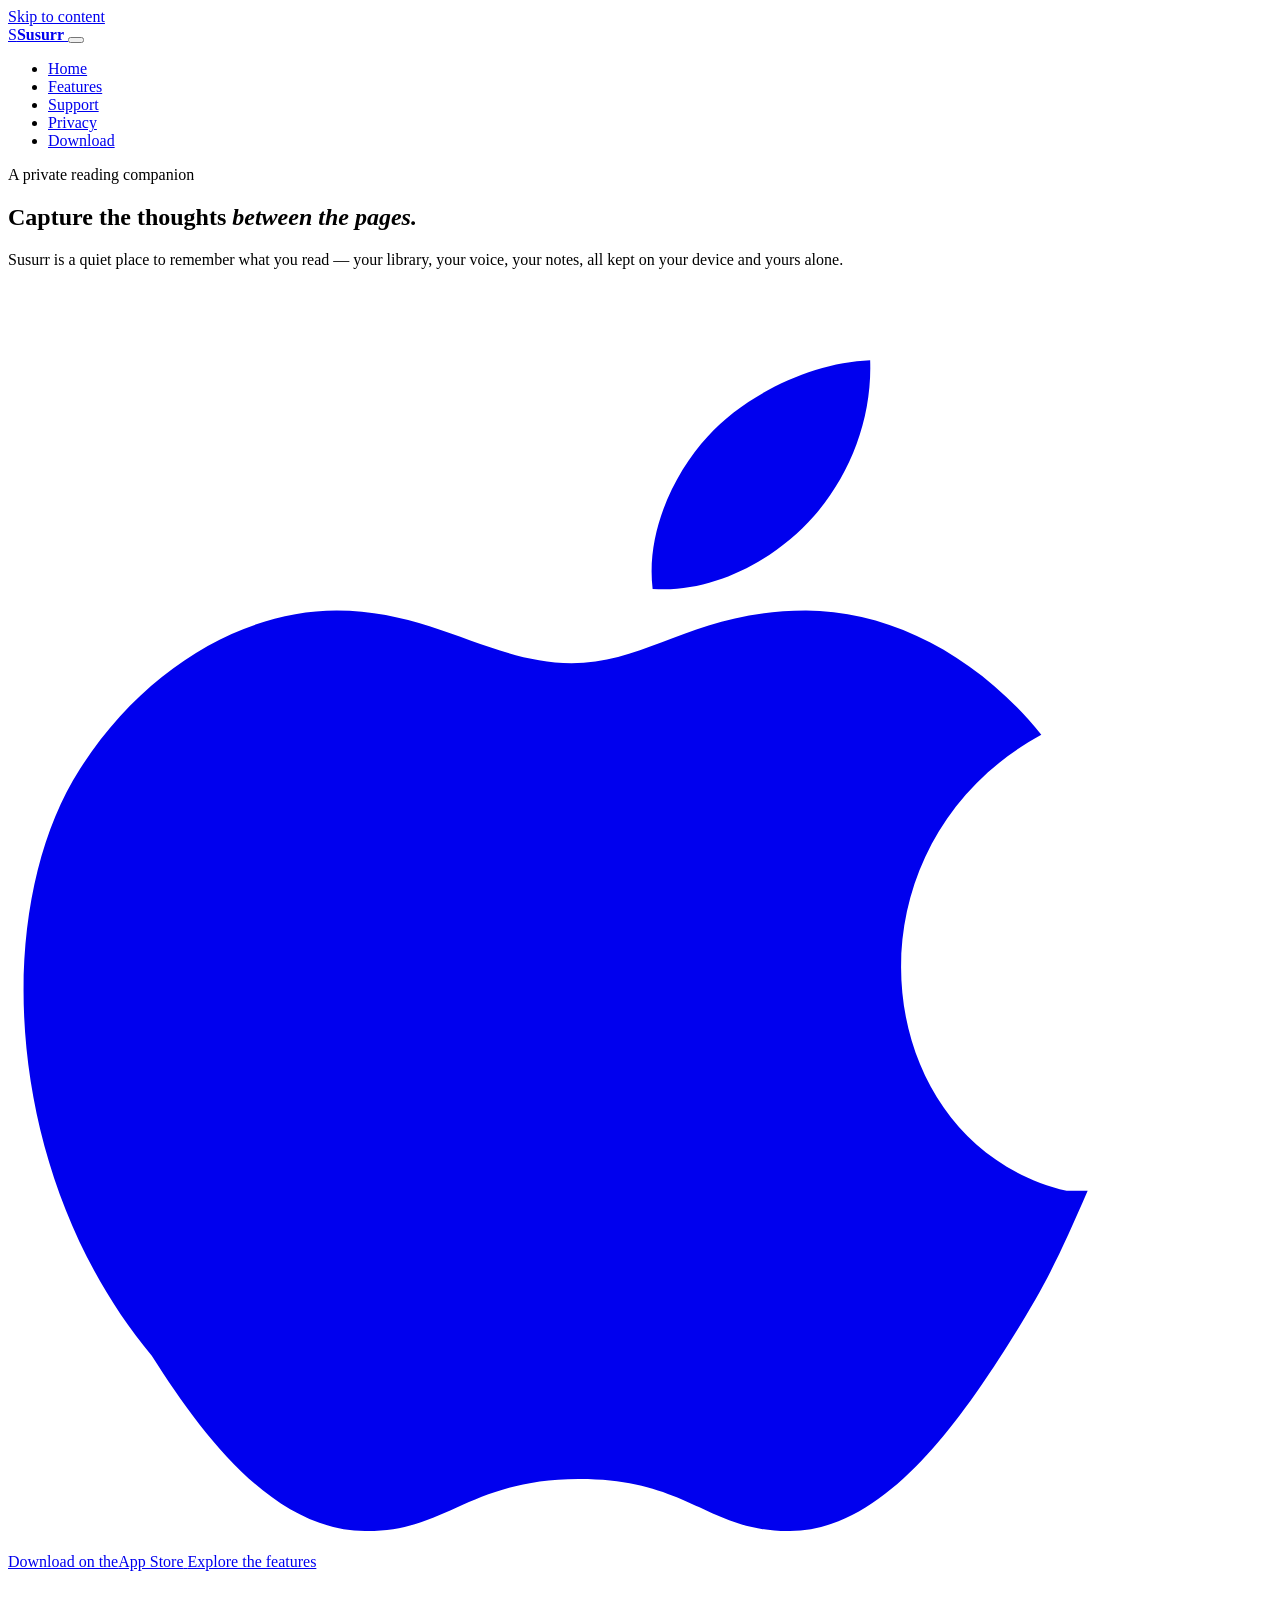
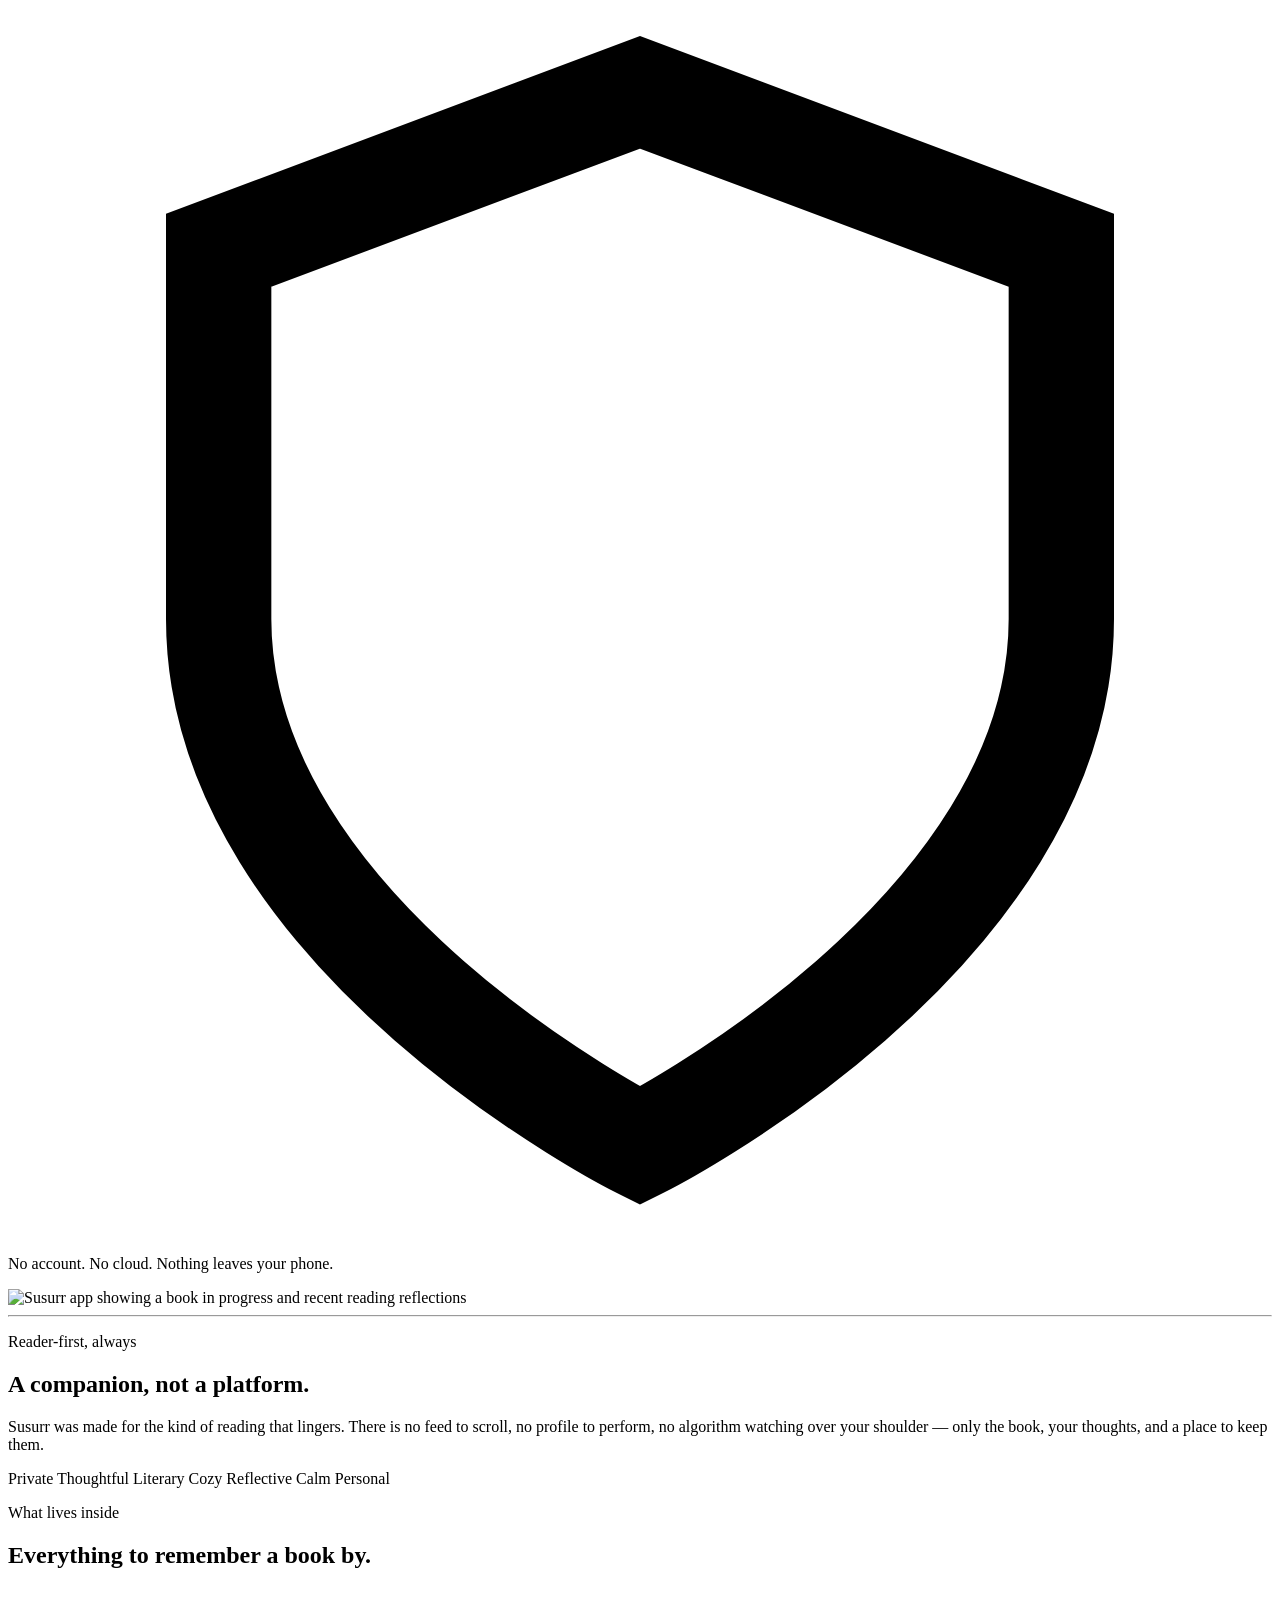
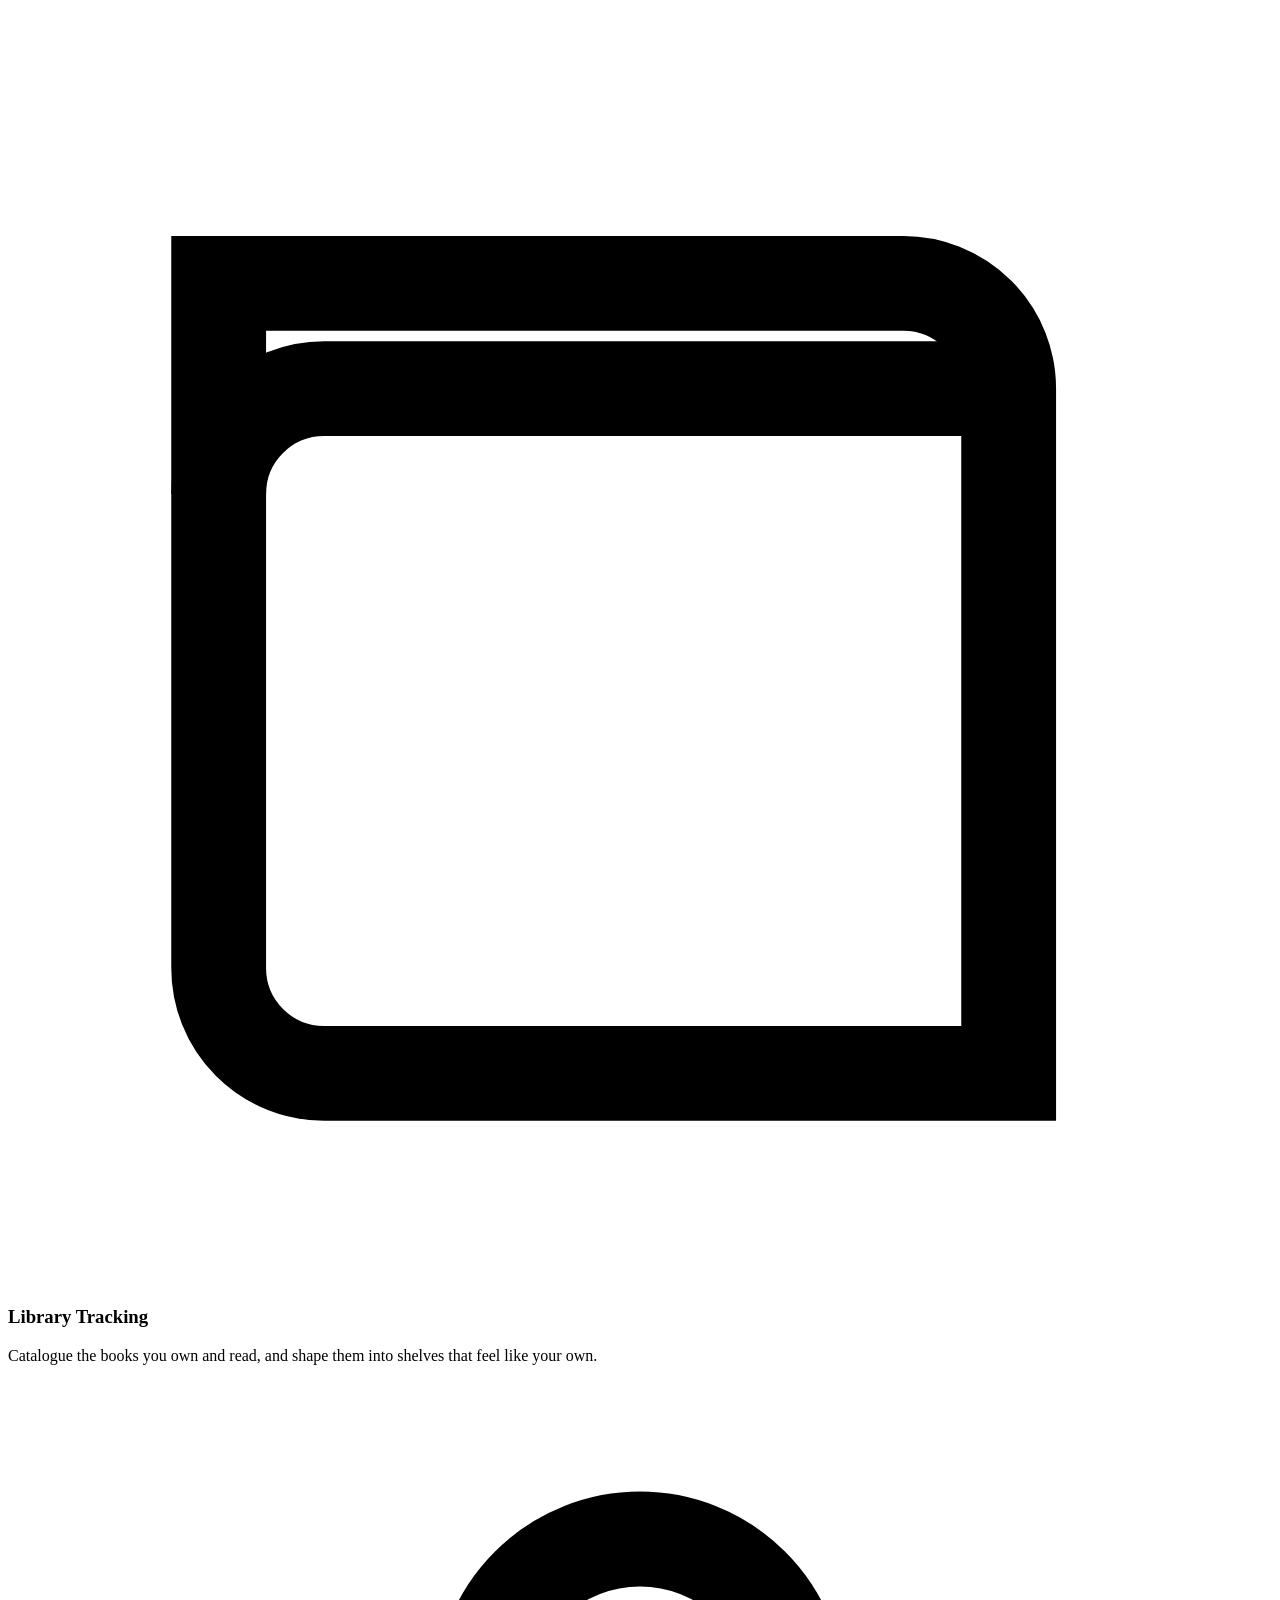
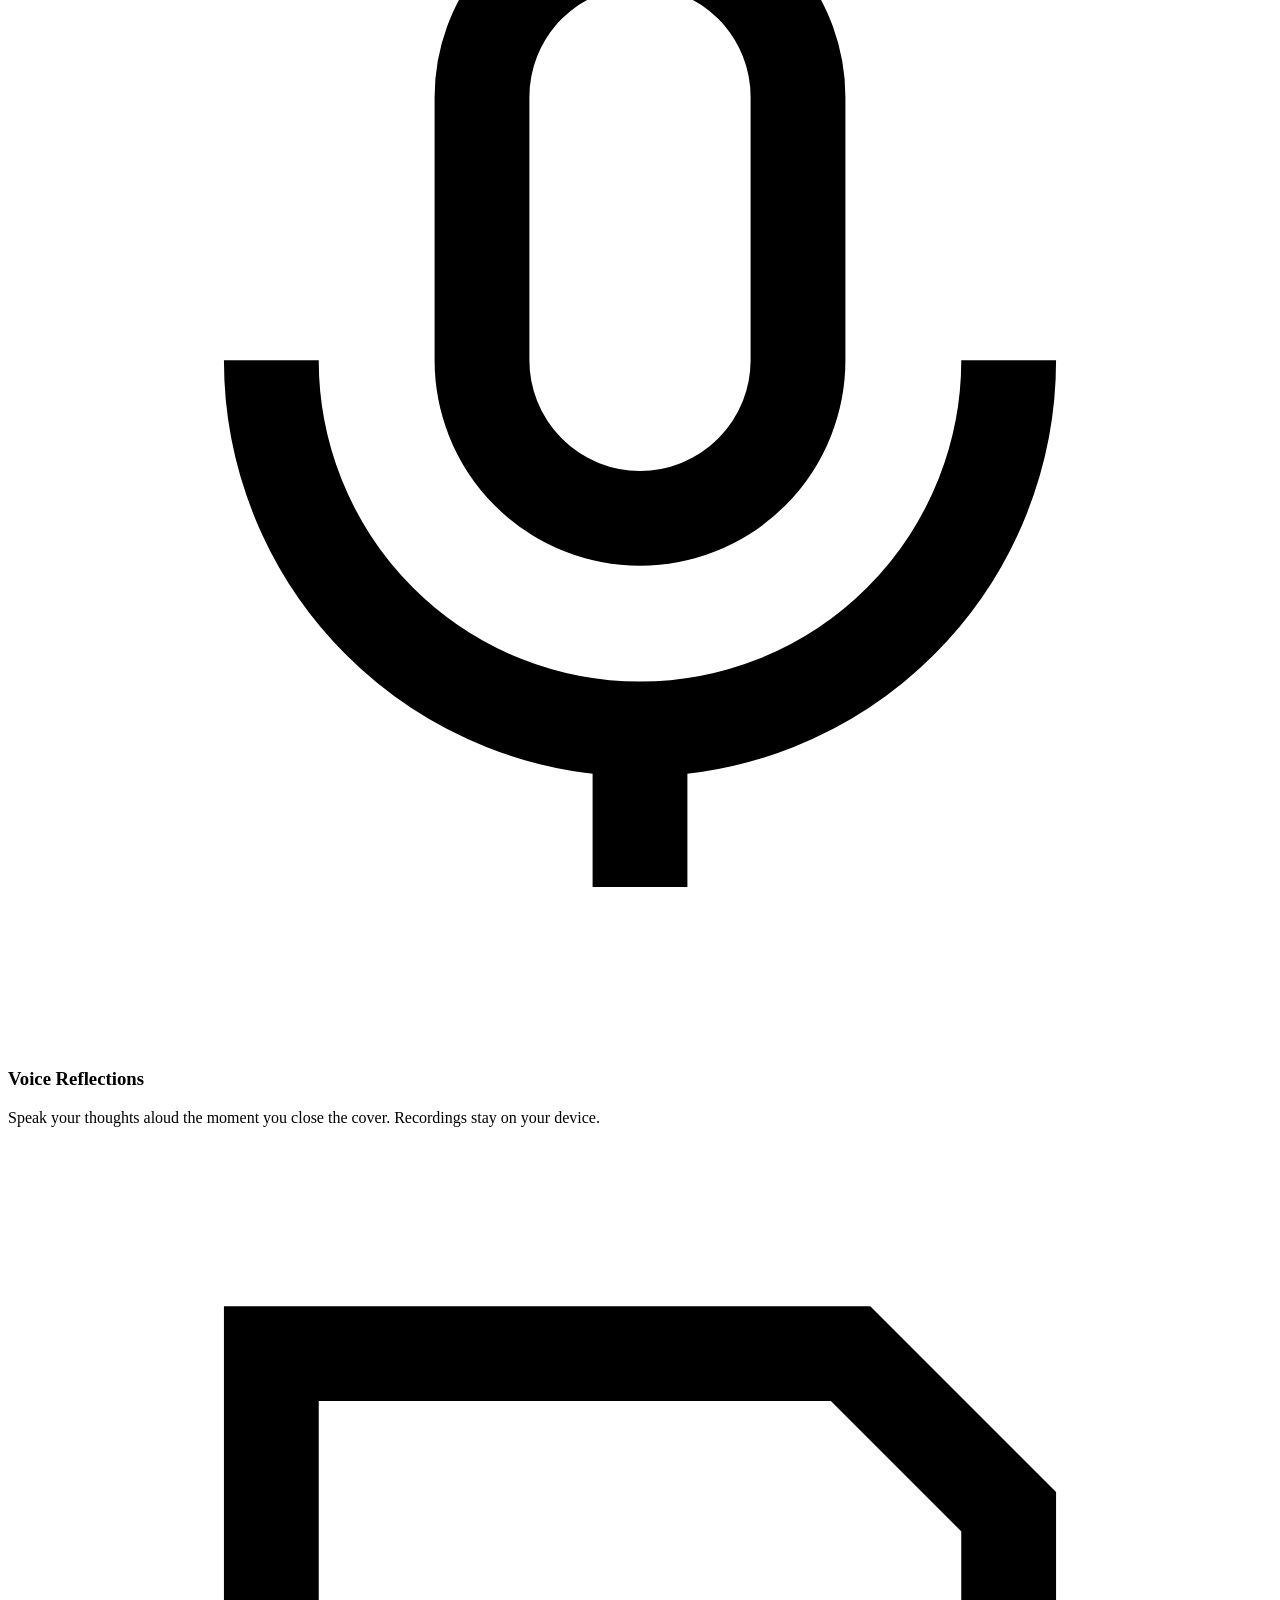
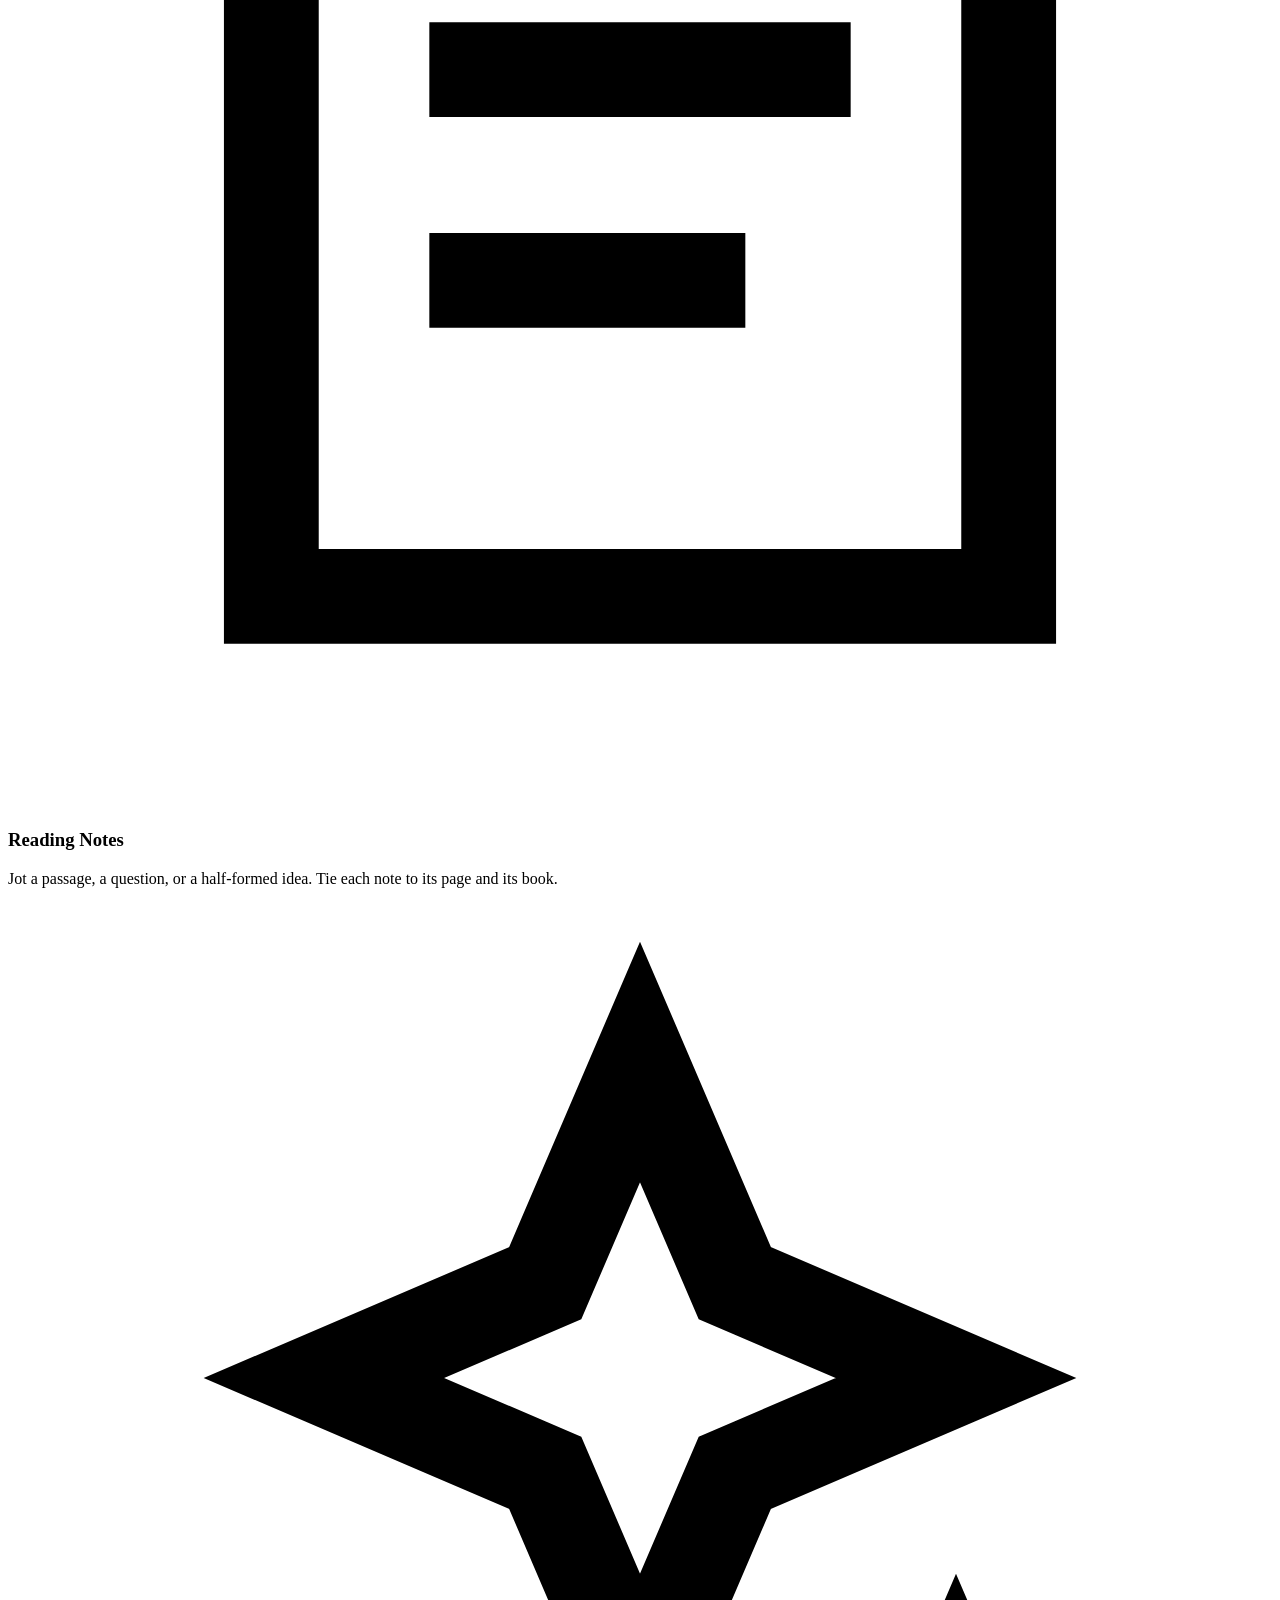
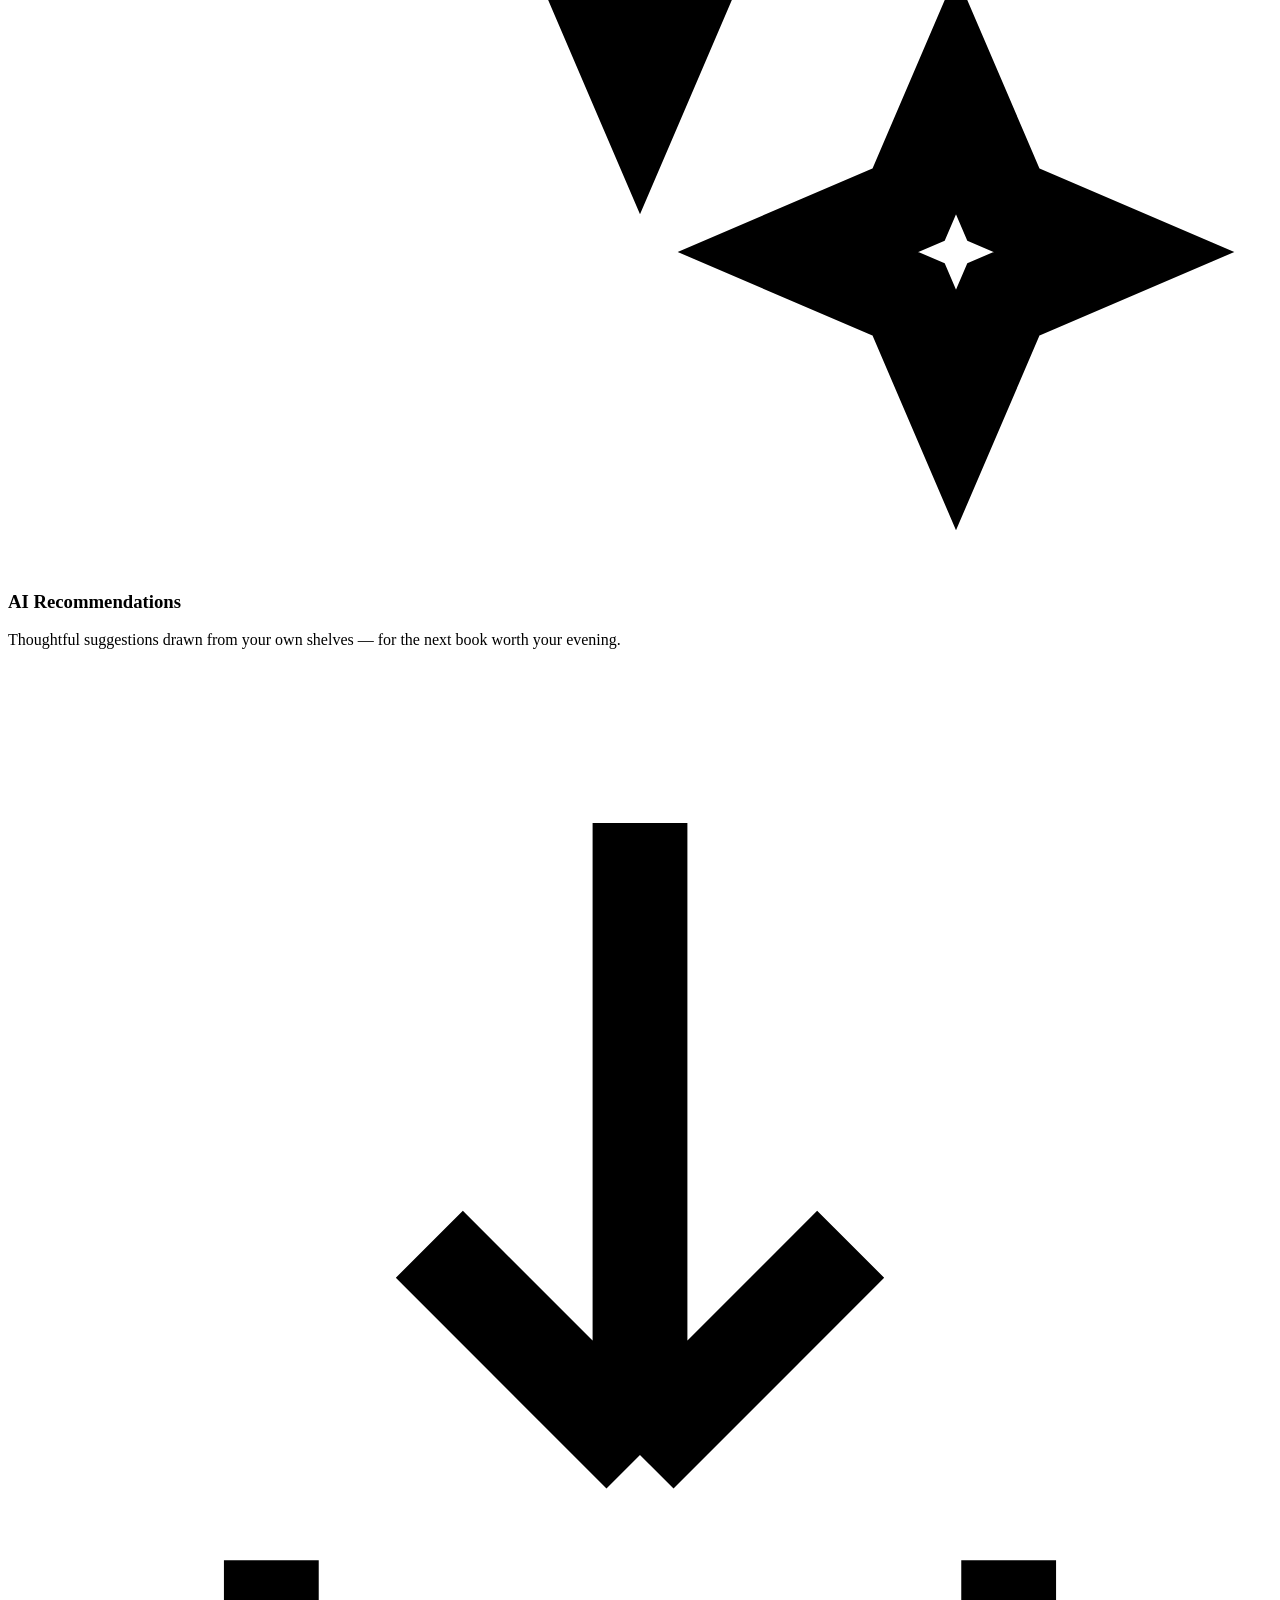
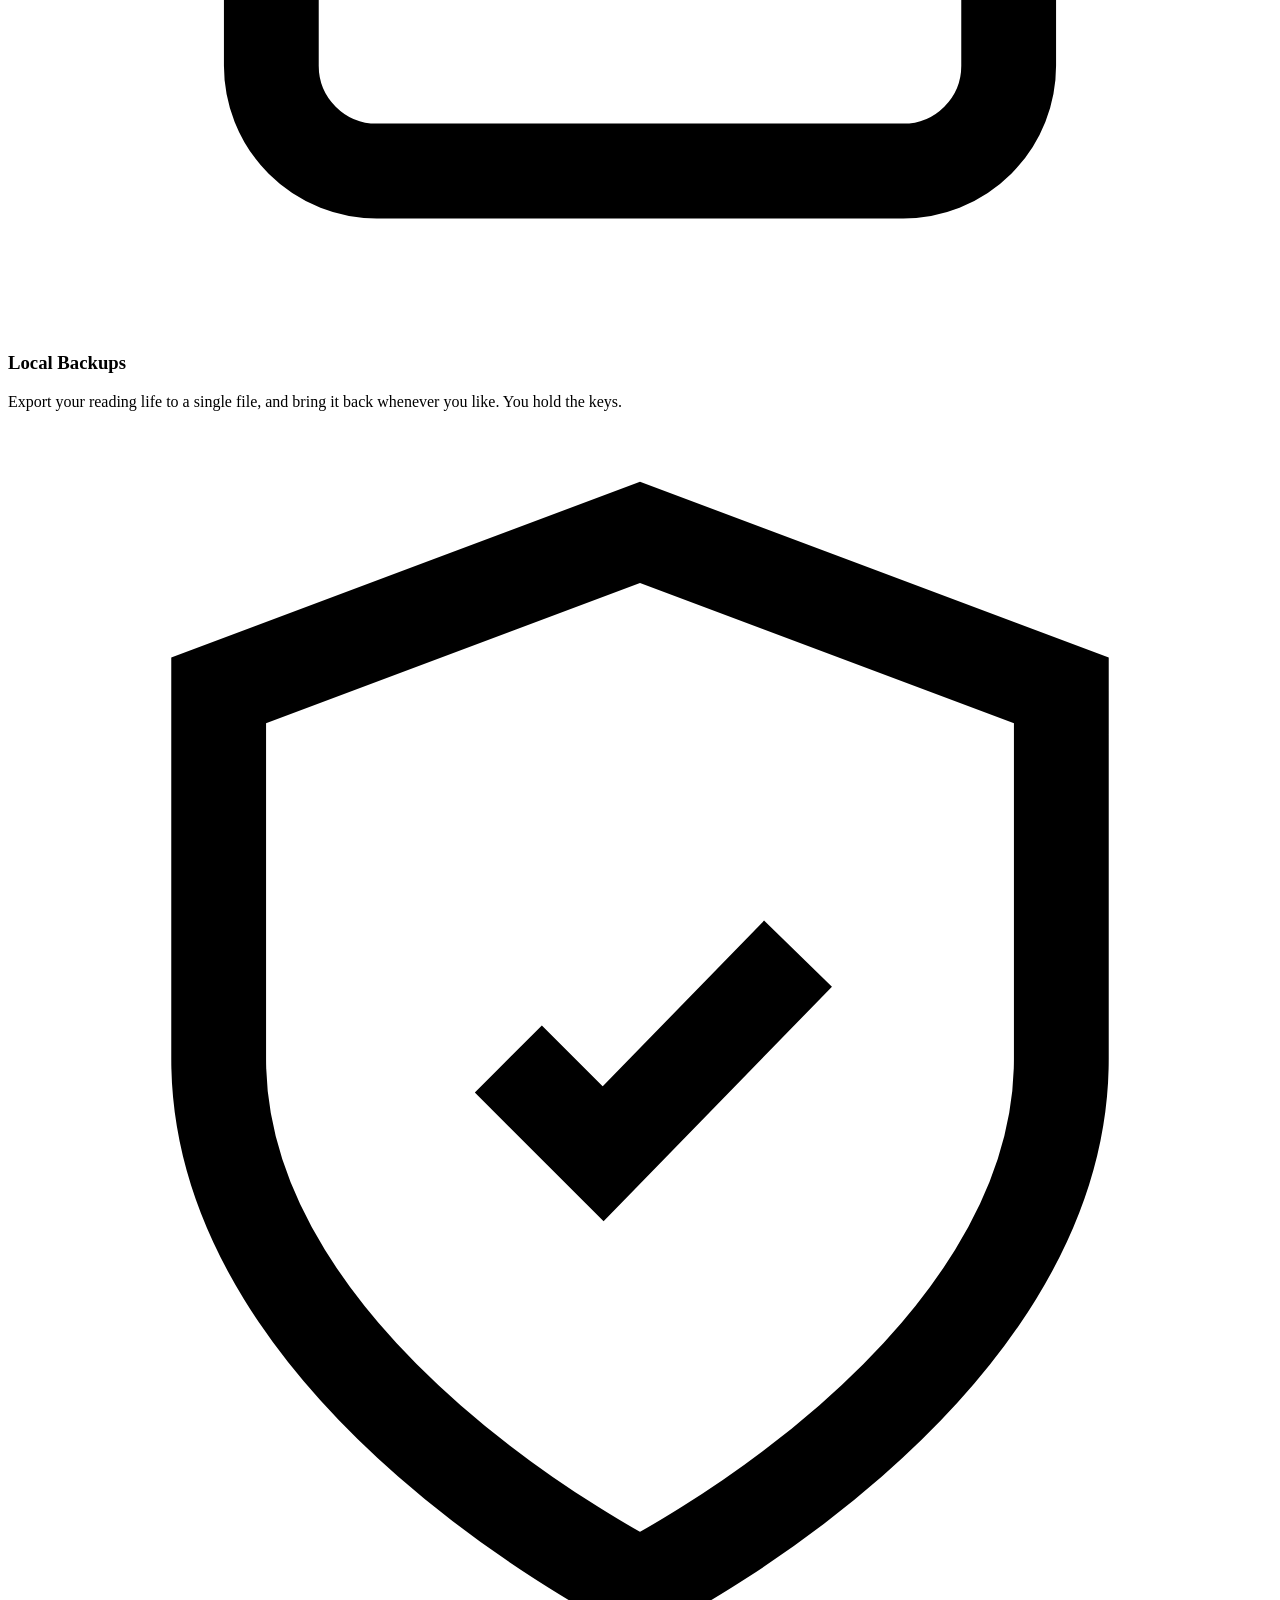
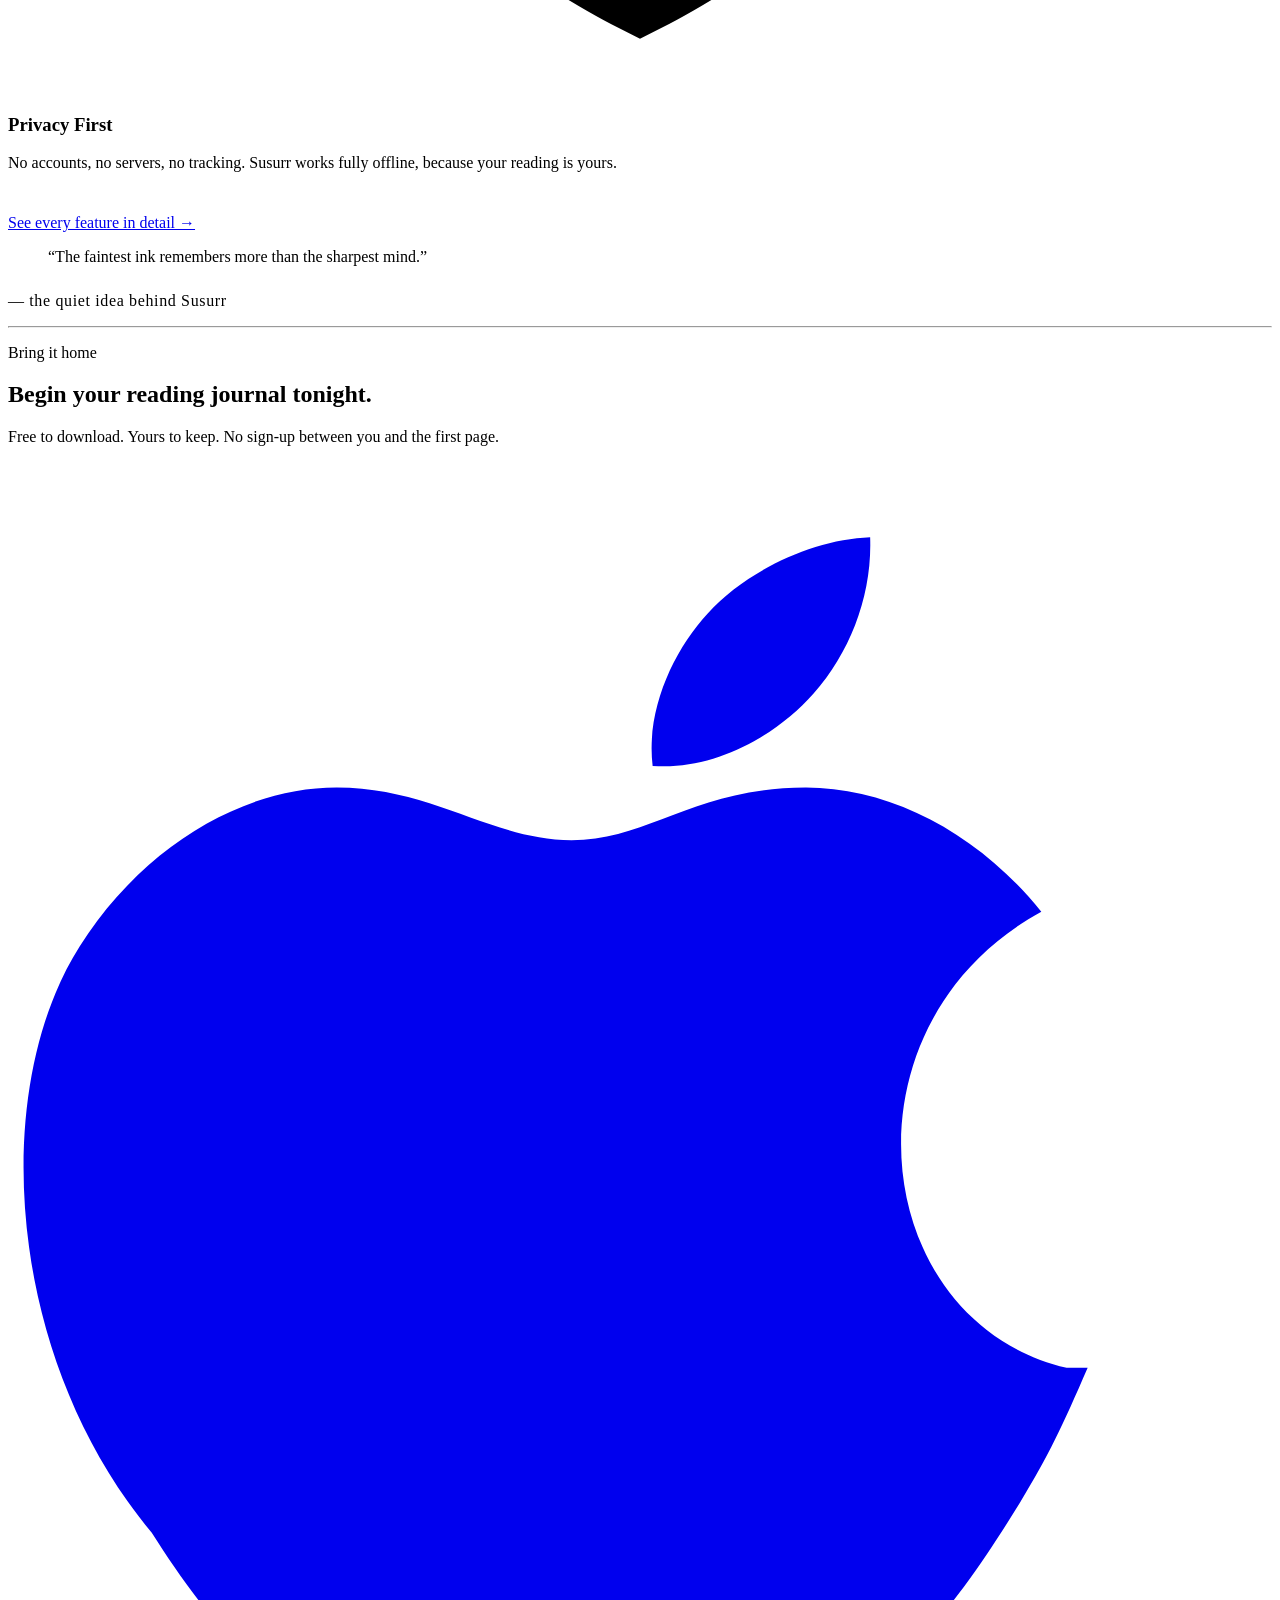
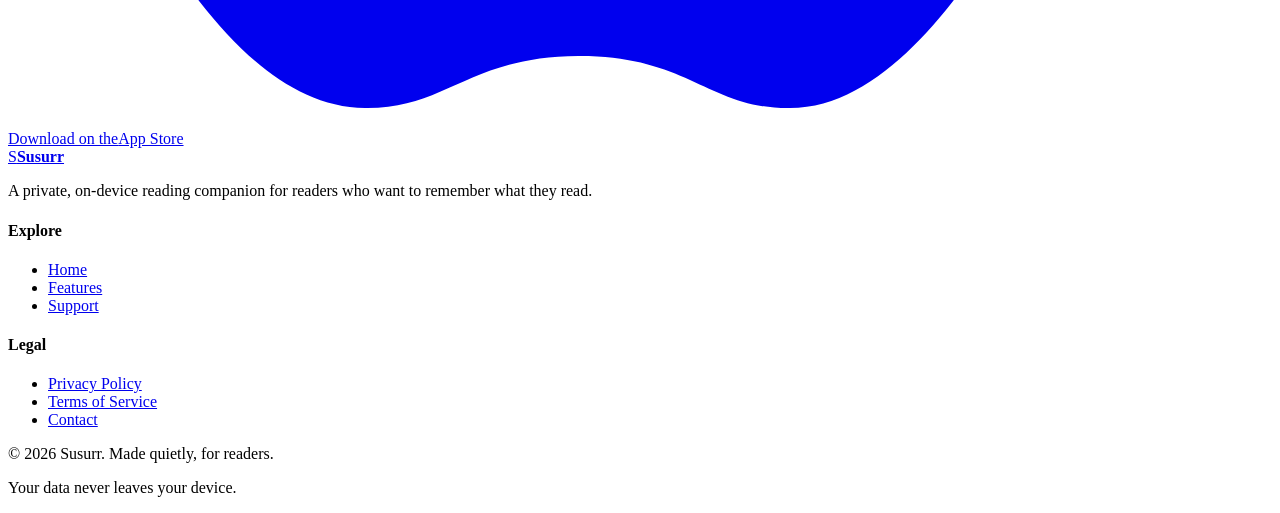
==== features.html @ 5f480835 "Create features.html" ====
<!DOCTYPE html>
<html lang="en">
<head>
  <meta charset="UTF-8" />
  <meta name="viewport" content="width=device-width, initial-scale=1" />
  <title>Susurr — A Private Reading Companion</title>
  <meta name="description" content="Susurr is a private, on-device reading companion. Track your library, record voice reflections, keep written notes, and remember what you read — no account, no cloud." />
  <link rel="canonical" href="https://susurr.app/" />
  <meta name="theme-color" content="#2F231A" />

  <!-- Open Graph -->
  <meta property="og:type" content="website" />
  <meta property="og:title" content="Susurr — A Private Reading Companion" />
  <meta property="og:description" content="Capture the thoughts between the pages. A quiet, private place to remember what you read." />
  <meta property="og:image" content="assets/og-image.svg" />
  <meta property="og:url" content="https://susurr.app/" />
  <meta name="twitter:card" content="summary_large_image" />

  <link rel="icon" href="assets/favicon.svg" type="image/svg+xml" />
  <link rel="preconnect" href="https://fonts.googleapis.com" />
  <link rel="preconnect" href="https://fonts.gstatic.com" crossorigin />
  <link href="https://fonts.googleapis.com/css2?family=Fraunces:ital,opsz,wght@0,9..144,300..600;1,9..144,300..600&family=Hanken+Grotesk:wght@400;500;600;700&display=swap" rel="stylesheet" />
  <link rel="stylesheet" href="styles.css" />

  <script type="application/ld+json">
  {
    "@context": "https://schema.org",
    "@type": "SoftwareApplication",
    "name": "Susurr",
    "applicationCategory": "BookApplication",
    "operatingSystem": "iOS",
    "description": "A private, on-device reading companion for tracking books, recording voice reflections, and keeping reading notes.",
    "offers": { "@type": "Offer", "price": "0", "priceCurrency": "USD" }
  }
  </script>
</head>
<body>
  <a class="skip-link" href="#main">Skip to content</a>

  <!-- ===== HEADER / NAV ===== -->
  <header class="site-header">
    <div class="container">
      <nav class="nav" aria-label="Primary">
        <a class="brand" href="index.html" aria-label="Susurr home">
          <span class="mark" aria-hidden="true">S</span><b>Susurr</b>
        </a>
        <button class="nav-toggle" aria-label="Toggle menu" aria-expanded="false" aria-controls="nav-menu">
          <span></span><span></span><span></span>
        </button>
        <ul class="nav-links" id="nav-menu">
          <li><a href="index.html" class="active" aria-current="page">Home</a></li>
          <li><a href="features.html">Features</a></li>
          <li><a href="support.html">Support</a></li>
          <li><a href="privacy.html">Privacy</a></li>
          <li class="nav-cta"><a class="btn btn--primary" href="#download">Download</a></li>
        </ul>
      </nav>
    </div>
  </header>

  <main id="main">
    <!-- ===== HERO ===== -->
    <section class="hero section">
      <div class="container hero-grid">
        <div class="hero-copy">
          <p class="eyebrow rise rise-1">A private reading companion</p>
          <h1 class="display rise rise-2">Capture the thoughts <em>between the pages.</em></h1>
          <p class="lead rise rise-3">Susurr is a quiet place to remember what you read — your library, your voice, your notes, all kept on your device and yours alone.</p>
          <div class="cta-row rise rise-4">
            <a class="appstore" href="#download" aria-label="Download Susurr on the App Store">
              <svg viewBox="0 0 24 24" fill="currentColor" aria-hidden="true"><path d="M16.37 1.43c.04 1.1-.38 2.18-1.07 2.96-.73.83-1.92 1.47-3.06 1.38-.13-1.07.4-2.2 1.05-2.9.74-.81 2-1.4 3.08-1.44zM20.5 17.2c-.55 1.27-.82 1.83-1.53 2.95-.99 1.56-2.39 3.5-4.12 3.51-1.54.02-1.93-1-4.02-.99-2.08.01-2.51 1.01-4.05.99-1.73-.02-3.06-1.77-4.05-3.33C-.06 16.99-.36 11.9 1.36 9.2c1.2-1.9 3.1-3.02 4.88-3.02 1.82 0 2.96 1 4.46 1 1.46 0 2.35-1 4.45-1 1.59 0 3.27.86 4.47 2.36-3.93 2.15-3.29 7.77.48 8.66z"/></svg>
              <span class="as-text"><span class="as-small">Download on the</span><span class="as-big">App Store</span></span>
            </a>
            <a class="btn btn--ghost" href="features.html">Explore the features</a>
          </div>
          <p class="hero-note rise rise-5">
            <svg viewBox="0 0 24 24" fill="none" stroke="currentColor" stroke-width="2" aria-hidden="true"><path d="M12 22s8-4 8-10V5l-8-3-8 3v7c0 6 8 10 8 10z"/></svg>
            No account. No cloud. Nothing leaves your phone.
          </p>
        </div>
        <div class="hero-visual rise rise-3">
          <!-- Replace with a real screenshot/device mockup later -->
          <img src="assets/hero-shot.svg" width="400" height="820"
               alt="Susurr app showing a book in progress and recent reading reflections" />
        </div>
      </div>
    </section>

    <hr class="rule" />

    <!-- ===== PHILOSOPHY ===== -->
    <section class="philosophy section">
      <div class="container center">
        <p class="eyebrow">Reader-first, always</p>
        <h2>A companion, not a platform.</h2>
        <p class="lead measure">Susurr was made for the kind of reading that lingers. There is no feed to scroll, no profile to perform, no algorithm watching over your shoulder — only the book, your thoughts, and a place to keep them.</p>
        <div class="pill-row">
          <span class="pill">Private</span>
          <span class="pill">Thoughtful</span>
          <span class="pill">Literary</span>
          <span class="pill">Cozy</span>
          <span class="pill">Reflective</span>
          <span class="pill">Calm</span>
          <span class="pill">Personal</span>
        </div>
      </div>
    </section>

    <!-- ===== FEATURE PREVIEW ===== -->
    <section class="section">
      <div class="container">
        <div class="center" style="margin-bottom: clamp(2rem,4vw,3.2rem)">
          <p class="eyebrow">What lives inside</p>
          <h2>Everything to remember a book by.</h2>
        </div>
        <div class="feature-grid">
          <article class="f-card">
            <div class="f-icon" aria-hidden="true"><svg viewBox="0 0 24 24" fill="none" stroke="currentColor" stroke-width="1.8"><path d="M4 5h13a2 2 0 0 1 2 2v13H6a2 2 0 0 1-2-2V5z"/><path d="M19 7H6a2 2 0 0 0-2 2"/></svg></div>
            <h3>Library Tracking</h3>
            <p>Catalogue the books you own and read, and shape them into shelves that feel like your own.</p>
          </article>
          <article class="f-card">
            <div class="f-icon" aria-hidden="true"><svg viewBox="0 0 24 24" fill="none" stroke="currentColor" stroke-width="1.8"><rect x="9" y="3" width="6" height="11" rx="3"/><path d="M5 11a7 7 0 0 0 14 0"/><path d="M12 18v3"/></svg></div>
            <h3>Voice Reflections</h3>
            <p>Speak your thoughts aloud the moment you close the cover. Recordings stay on your device.</p>
          </article>
          <article class="f-card">
            <div class="f-icon" aria-hidden="true"><svg viewBox="0 0 24 24" fill="none" stroke="currentColor" stroke-width="1.8"><path d="M5 4h11l3 3v13H5z"/><path d="M8 10h8M8 14h6"/></svg></div>
            <h3>Reading Notes</h3>
            <p>Jot a passage, a question, or a half-formed idea. Tie each note to its page and its book.</p>
          </article>
          <article class="f-card">
            <div class="f-icon" aria-hidden="true"><svg viewBox="0 0 24 24" fill="none" stroke="currentColor" stroke-width="1.8"><path d="M12 3l1.8 4.2L18 9l-4.2 1.8L12 15l-1.8-4.2L6 9l4.2-1.8z"/><path d="M18 15l.9 2.1L21 18l-2.1.9L18 21l-.9-2.1L15 18l2.1-.9z"/></svg></div>
            <h3>AI Recommendations</h3>
            <p>Thoughtful suggestions drawn from your own shelves — for the next book worth your evening.</p>
          </article>
          <article class="f-card">
            <div class="f-icon" aria-hidden="true"><svg viewBox="0 0 24 24" fill="none" stroke="currentColor" stroke-width="1.8"><path d="M12 3v12m0 0l-4-4m4 4l4-4"/><path d="M5 17v2a2 2 0 0 0 2 2h10a2 2 0 0 0 2-2v-2"/></svg></div>
            <h3>Local Backups</h3>
            <p>Export your reading life to a single file, and bring it back whenever you like. You hold the keys.</p>
          </article>
          <article class="f-card">
            <div class="f-icon" aria-hidden="true"><svg viewBox="0 0 24 24" fill="none" stroke="currentColor" stroke-width="1.8"><path d="M12 22s8-4 8-10V5l-8-3-8 3v7c0 6 8 10 8 10z"/><path d="M9.5 12l1.8 1.8L15 10"/></svg></div>
            <h3>Privacy First</h3>
            <p>No accounts, no servers, no tracking. Susurr works fully offline, because your reading is yours.</p>
          </article>
        </div>
        <p class="center" style="margin-top:2.6rem">
          <a class="btn btn--ghost" href="features.html">See every feature in detail →</a>
        </p>
      </div>
    </section>

    <!-- ===== QUOTE BAND ===== -->
    <section class="quote-band section">
      <div class="container center">
        <blockquote class="pull-quote">
          <span class="dropcap">“</span>The faintest ink remembers more than the sharpest mind.<span class="dropcap">”</span>
        </blockquote>
        <p class="muted" style="margin-top:1.6rem; letter-spacing:0.04em">— the quiet idea behind Susurr</p>
      </div>
    </section>

    <hr class="rule" />

    <!-- ===== DOWNLOAD / CTA ===== -->
    <section class="cta-band section" id="download">
      <div class="container">
        <p class="eyebrow">Bring it home</p>
        <h2 class="display">Begin your reading journal tonight.</h2>
        <p class="lead measure">Free to download. Yours to keep. No sign-up between you and the first page.</p>
        <div class="cta-row">
          <a class="appstore" href="#" aria-label="Download Susurr on the App Store">
            <svg viewBox="0 0 24 24" fill="currentColor" aria-hidden="true"><path d="M16.37 1.43c.04 1.1-.38 2.18-1.07 2.96-.73.83-1.92 1.47-3.06 1.38-.13-1.07.4-2.2 1.05-2.9.74-.81 2-1.4 3.08-1.44zM20.5 17.2c-.55 1.27-.82 1.83-1.53 2.95-.99 1.56-2.39 3.5-4.12 3.51-1.54.02-1.93-1-4.02-.99-2.08.01-2.51 1.01-4.05.99-1.73-.02-3.06-1.77-4.05-3.33C-.06 16.99-.36 11.9 1.36 9.2c1.2-1.9 3.1-3.02 4.88-3.02 1.82 0 2.96 1 4.46 1 1.46 0 2.35-1 4.45-1 1.59 0 3.27.86 4.47 2.36-3.93 2.15-3.29 7.77.48 8.66z"/></svg>
            <span class="as-text"><span class="as-small">Download on the</span><span class="as-big">App Store</span></span>
          </a>
        </div>
      </div>
    </section>
  </main>

  <!-- ===== FOOTER ===== -->
  <footer class="site-footer">
    <div class="container">
      <div class="footer-grid">
        <div>
          <a class="brand" href="index.html"><span class="mark" aria-hidden="true">S</span><b>Susurr</b></a>
          <p class="footer-tag">A private, on-device reading companion for readers who want to remember what they read.</p>
        </div>
        <div class="footer-col">
          <h4>Explore</h4>
          <ul>
            <li><a href="index.html">Home</a></li>
            <li><a href="features.html">Features</a></li>
            <li><a href="support.html">Support</a></li>
          </ul>
        </div>
        <div class="footer-col">
          <h4>Legal</h4>
          <ul>
            <li><a href="privacy.html">Privacy Policy</a></li>
            <li><a href="terms.html">Terms of Service</a></li>
            <li><a href="support.html#contact">Contact</a></li>
          </ul>
        </div>
      </div>
      <div class="footer-bottom">
        <p>&copy; 2026 Susurr. Made quietly, for readers.</p>
        <p>Your data never leaves your device.</p>
      </div>
    </div>
  </footer>

  <script>
    (function () {
      var nav = document.querySelector('.nav');
      var btn = document.querySelector('.nav-toggle');
      if (!nav || !btn) return;
      btn.addEventListener('click', function () {
        var open = nav.getAttribute('data-open') === 'true';
        nav.setAttribute('data-open', String(!open));
        btn.setAttribute('aria-expanded', String(!open));
      });
    })();
  </script>
</body>
</html>
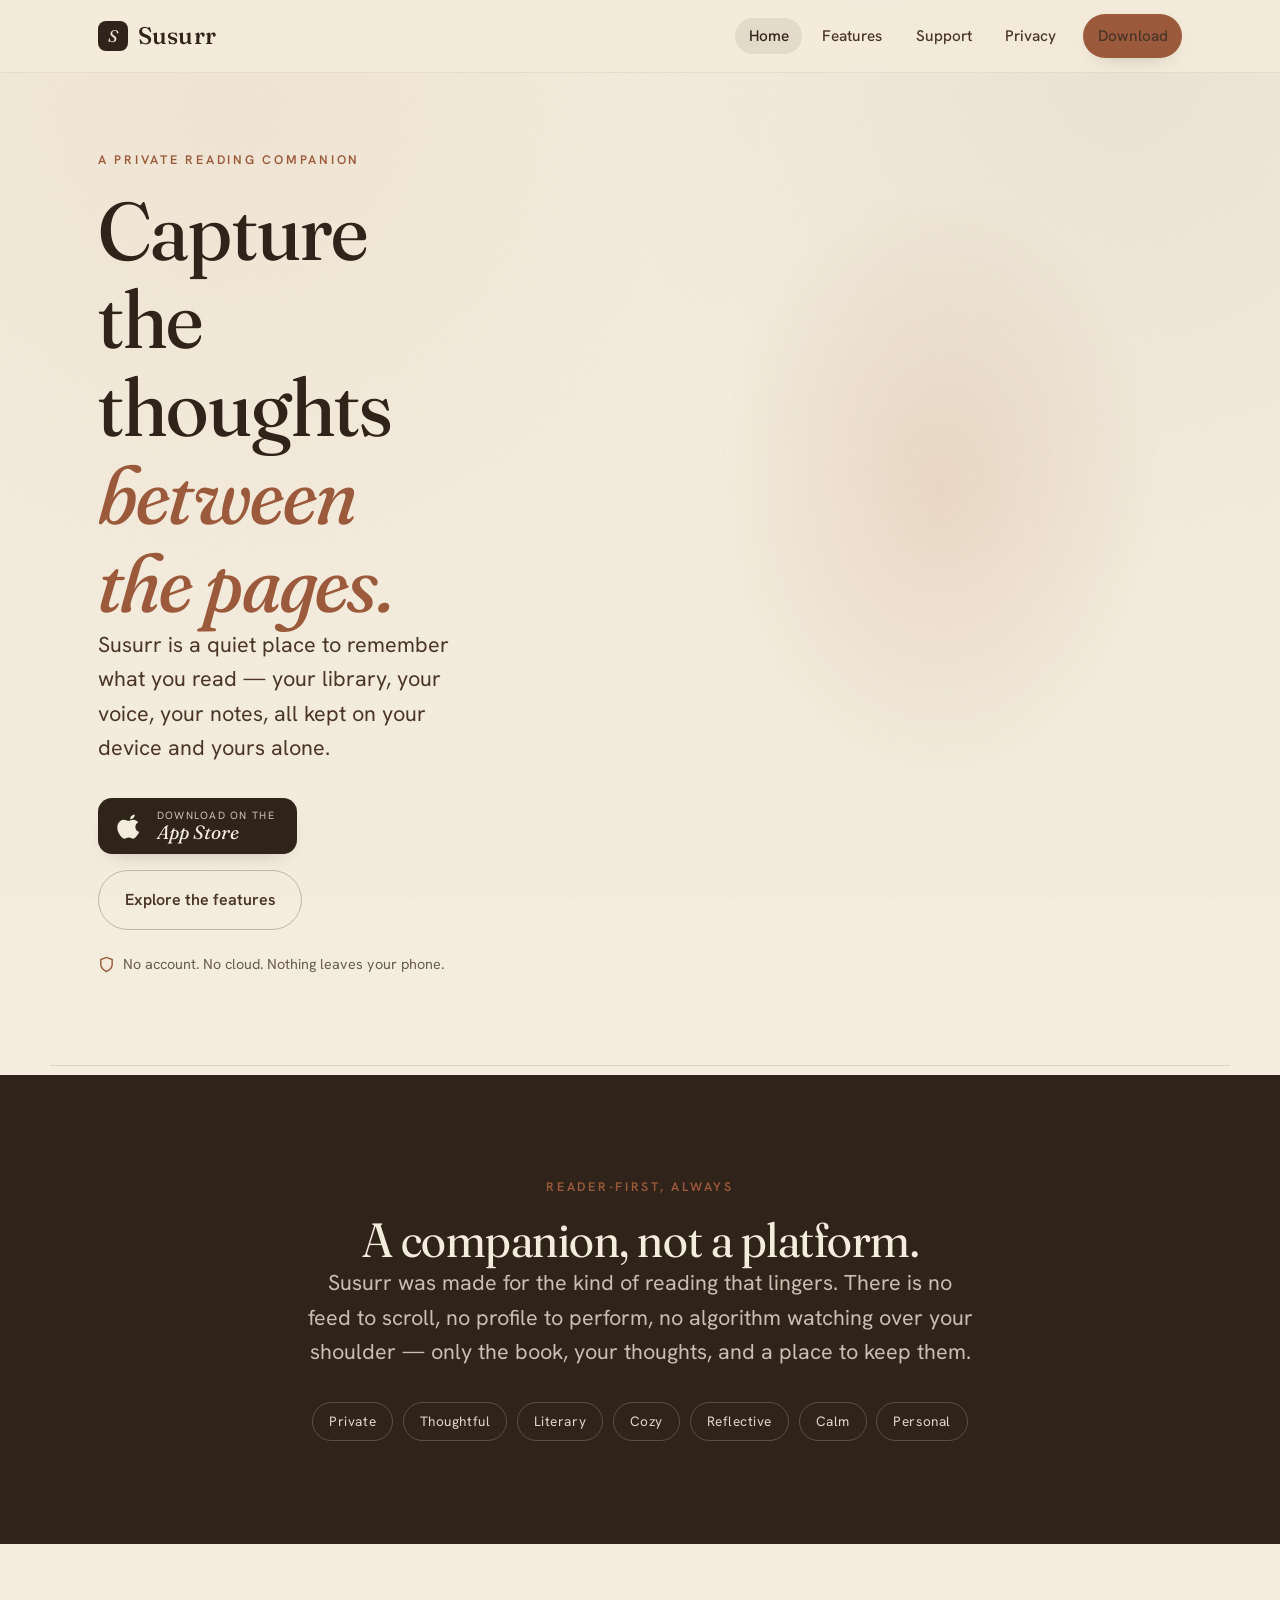
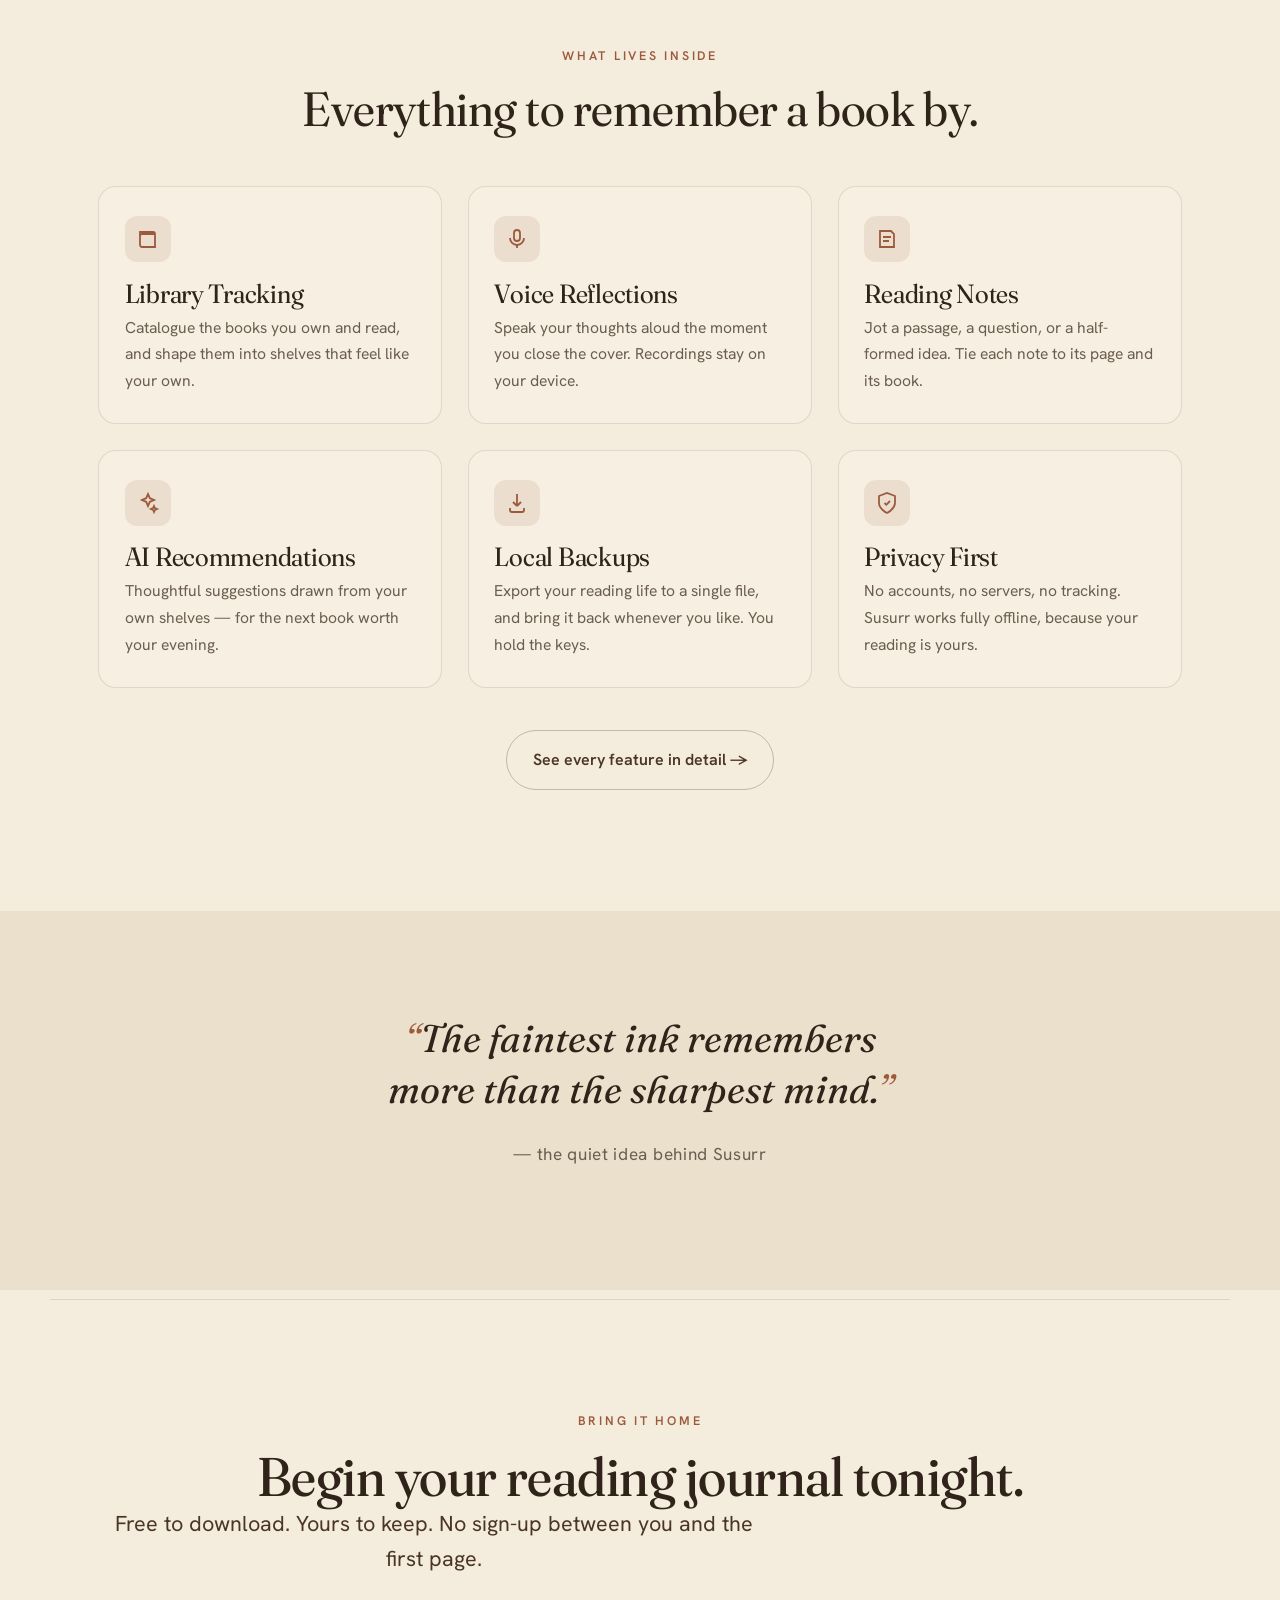
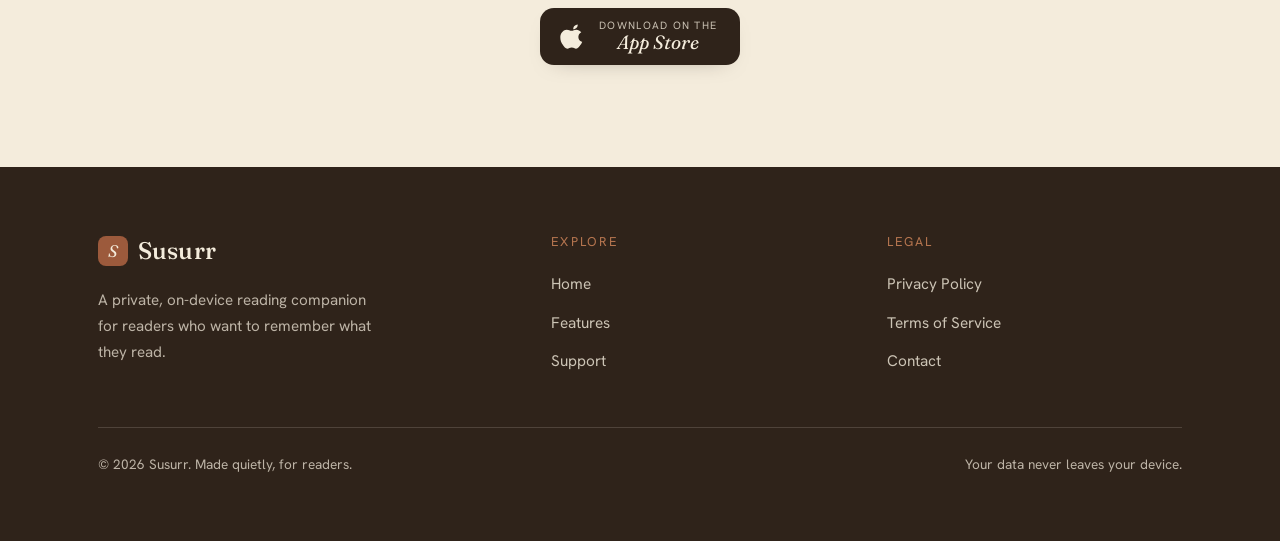
==== commit 4e9722ca: "Update features.html" ====
--- a/features.html
+++ b/features.html
@@ -16,7 +16,7 @@
   <meta property="og:url" content="https://susurr.app/" />
   <meta name="twitter:card" content="summary_large_image" />
 
-  <link rel="icon" href="assets/favicon.svg" type="image/svg+xml" />
+  <link rel="icon" href="assets/susurr_logo.svg" type="image/svg+xml" />
   <link rel="preconnect" href="https://fonts.googleapis.com" />
   <link rel="preconnect" href="https://fonts.gstatic.com" crossorigin />
   <link href="https://fonts.googleapis.com/css2?family=Fraunces:ital,opsz,wght@0,9..144,300..600;1,9..144,300..600&family=Hanken+Grotesk:wght@400;500;600;700&display=swap" rel="stylesheet" />
--- a/styles.css
+++ b/styles.css
@@ -0,0 +1,373 @@
+/* =========================================================================
+   Susurr — shared stylesheet
+   Warm dark-academia / cozy-bookstore aesthetic
+   Fraunces (display serif) + Hanken Grotesk (body sans)
+   ========================================================================= */
+
+:root {
+  /* Paper & ink */
+  --paper:      #F4ECDC;
+  --paper-deep: #EBE0CB;
+  --paper-card: #F7F0E2;
+  --ink:        #2A211A;
+  --cocoa:      #4A3526;
+  --espresso:   #2F231A;
+  --muted:      #6B5D4F;
+  --ember:      #9C5A3C;
+  --ember-soft: #B5754F;
+  --line:       rgba(42, 33, 26, 0.12);
+  --line-soft:  rgba(42, 33, 26, 0.07);
+
+  /* Type */
+  --serif: "Fraunces", "Georgia", "Times New Roman", serif;
+  --sans:  "Hanken Grotesk", -apple-system, BlinkMacSystemFont, "Segoe UI", sans-serif;
+
+  /* Rhythm */
+  --maxw: 1180px;
+  --gutter: clamp(1.25rem, 4vw, 3rem);
+  --radius: 18px;
+  --shadow: 0 22px 48px -28px rgba(42, 33, 26, 0.45);
+  --shadow-sm: 0 8px 22px -16px rgba(42, 33, 26, 0.5);
+}
+
+/* ---------- Reset ---------- */
+*, *::before, *::after { box-sizing: border-box; }
+html { -webkit-text-size-adjust: 100%; scroll-behavior: smooth; }
+body {
+  margin: 0;
+  font-family: var(--sans);
+  font-size: clamp(1rem, 0.55vw + 0.9rem, 1.075rem);
+  line-height: 1.7;
+  color: var(--ink);
+  background-color: var(--paper);
+  /* layered paper texture */
+  background-image:
+    radial-gradient(circle at 18% 12%, rgba(181, 117, 79, 0.06), transparent 42%),
+    radial-gradient(circle at 88% 8%, rgba(74, 53, 38, 0.05), transparent 38%),
+    url("data:image/svg+xml,%3Csvg xmlns='http://www.w3.org/2000/svg' width='160' height='160'%3E%3Cfilter id='n'%3E%3CfeTurbulence type='fractalNoise' baseFrequency='0.85' numOctaves='2' stitchTiles='stitch'/%3E%3CfeColorMatrix type='saturate' values='0'/%3E%3C/filter%3E%3Crect width='160' height='160' filter='url(%23n)' opacity='0.035'/%3E%3C/svg%3E");
+  background-attachment: fixed;
+  -webkit-font-smoothing: antialiased;
+  text-rendering: optimizeLegibility;
+}
+img, svg { max-width: 100%; height: auto; display: block; }
+a { color: inherit; text-decoration: none; }
+button { font: inherit; cursor: pointer; }
+h1, h2, h3, h4 { margin: 0; font-weight: 400; }
+
+/* ---------- Typography ---------- */
+h1, h2, h3 {
+  font-family: var(--serif);
+  color: var(--espresso);
+  line-height: 1.08;
+  letter-spacing: -0.01em;
+  font-variation-settings: "opsz" 80, "SOFT" 30, "WONK" 0;
+}
+.display {
+  font-size: clamp(2.6rem, 6vw + 1rem, 5.1rem);
+  font-weight: 460;
+}
+.display em { font-style: italic; color: var(--ember); font-variation-settings: "opsz" 90, "SOFT" 60; }
+h2 { font-size: clamp(1.9rem, 3vw + 0.8rem, 3rem); }
+h3 { font-size: clamp(1.3rem, 1.4vw + 0.9rem, 1.65rem); }
+p { margin: 0 0 1.1em; }
+.lead {
+  font-size: clamp(1.1rem, 0.8vw + 1rem, 1.35rem);
+  color: var(--cocoa);
+  line-height: 1.6;
+}
+.eyebrow {
+  font-family: var(--sans);
+  font-size: 0.78rem;
+  font-weight: 600;
+  letter-spacing: 0.22em;
+  text-transform: uppercase;
+  color: var(--ember);
+  margin: 0 0 1rem;
+}
+.muted { color: var(--muted); }
+
+/* ---------- Layout helpers ---------- */
+.container { width: 100%; max-width: var(--maxw); margin-inline: auto; padding-inline: var(--gutter); }
+.section { padding-block: clamp(3.5rem, 8vw, 7rem); }
+.section--tight { padding-block: clamp(2.5rem, 5vw, 4rem); }
+.center { text-align: center; }
+.measure { max-width: 56ch; }
+.measure-narrow { max-width: 44ch; }
+.center .measure, .center .measure-narrow { margin-inline: auto; }
+
+.rule {
+  border: 0;
+  height: 1px;
+  background: var(--line);
+  max-width: var(--maxw);
+  margin-inline: auto;
+}
+.divider-mark {
+  display: flex; align-items: center; justify-content: center;
+  gap: 0.9rem; color: var(--ember); margin: 0 auto;
+}
+.divider-mark::before, .divider-mark::after {
+  content: ""; height: 1px; width: min(28vw, 220px); background: var(--line);
+}
+
+/* ---------- Buttons ---------- */
+.btn {
+  display: inline-flex; align-items: center; gap: 0.6rem;
+  font-family: var(--sans); font-weight: 600; font-size: 1rem;
+  padding: 0.95rem 1.6rem; border-radius: 999px; border: 1.5px solid transparent;
+  transition: transform 0.18s ease, box-shadow 0.18s ease, background 0.18s ease, color 0.18s ease;
+  will-change: transform;
+}
+.btn--primary { background: var(--ember); color: var(--paper); box-shadow: var(--shadow-sm); }
+.btn--primary:hover { transform: translateY(-2px); background: #8a4d31; box-shadow: 0 16px 30px -18px rgba(156,90,60,0.9); }
+.btn--ghost { background: transparent; color: var(--cocoa); border-color: rgba(42,33,26,0.25); }
+.btn--ghost:hover { transform: translateY(-2px); border-color: var(--cocoa); background: rgba(74,53,38,0.05); }
+
+/* App Store button (custom — not the trademarked Apple badge) */
+.appstore {
+  display: inline-flex; align-items: center; gap: 0.85rem;
+  background: var(--espresso); color: var(--paper);
+  padding: 0.7rem 1.4rem 0.7rem 1.2rem; border-radius: 14px;
+  box-shadow: var(--shadow-sm);
+  transition: transform 0.18s ease, box-shadow 0.18s ease;
+}
+.appstore:hover { transform: translateY(-2px); box-shadow: 0 18px 32px -18px rgba(47,35,26,0.8); }
+.appstore svg { width: 26px; height: 26px; flex: none; }
+.appstore .as-text { display: flex; flex-direction: column; line-height: 1.15; }
+.appstore .as-small { font-size: 0.66rem; letter-spacing: 0.12em; text-transform: uppercase; opacity: 0.78; }
+.appstore .as-big { font-family: var(--serif); font-size: 1.2rem; font-style: italic; }
+
+/* ---------- Header / nav ---------- */
+.site-header {
+  position: sticky; top: 0; z-index: 50;
+  background: rgba(244, 236, 220, 0.82);
+  backdrop-filter: saturate(1.2) blur(10px);
+  -webkit-backdrop-filter: saturate(1.2) blur(10px);
+  border-bottom: 1px solid var(--line-soft);
+}
+.nav { display: flex; align-items: center; justify-content: space-between; min-height: 72px; }
+.brand { display: inline-flex; align-items: center; gap: 0.6rem; font-family: var(--serif); font-size: 1.5rem; color: var(--espresso); }
+.brand .mark {
+  width: 30px; height: 30px; border-radius: 8px; background: var(--espresso);
+  color: var(--paper); display: grid; place-items: center; font-style: italic; font-size: 1.05rem;
+}
+.brand b { font-weight: 500; letter-spacing: 0.01em; }
+.nav-links { display: flex; align-items: center; gap: 0.4rem; list-style: none; margin: 0; padding: 0; }
+.nav-links a {
+  padding: 0.5rem 0.85rem; border-radius: 999px; font-size: 0.96rem; font-weight: 500;
+  color: var(--cocoa); transition: background 0.16s ease, color 0.16s ease;
+}
+.nav-links a:hover { background: rgba(74,53,38,0.07); }
+.nav-links a.active { color: var(--espresso); background: rgba(74,53,38,0.09); }
+.nav-cta { margin-left: 0.4rem; }
+
+.nav-toggle {
+  display: none; background: none; border: 0; padding: 0.4rem; border-radius: 8px;
+}
+.nav-toggle span { display: block; width: 24px; height: 2px; background: var(--espresso); margin: 5px 0; transition: transform 0.25s ease, opacity 0.25s ease; }
+
+/* ---------- Hero ---------- */
+.hero { position: relative; overflow: hidden; padding-top: clamp(3rem, 6vw, 5rem); padding-bottom: clamp(2rem, 5vw, 4rem); }
+.hero-grid { display: grid; grid-template-columns: 1.05fr 0.95fr; gap: clamp(2rem, 5vw, 4rem); align-items: center; }
+.hero-copy { max-width: 36ch; }
+.hero .cta-row { display: flex; flex-wrap: wrap; gap: 1rem; margin-top: 2rem; align-items: center; }
+.hero-note { font-size: 0.9rem; color: var(--muted); margin-top: 1.4rem; display: flex; align-items: center; gap: 0.5rem; }
+.hero-note svg { width: 17px; height: 17px; color: var(--ember); }
+.hero-visual { position: relative; display: grid; place-items: center; }
+.hero-visual::before {
+  content: ""; position: absolute; inset: -8% -4% -4% -4%;
+  background: radial-gradient(60% 60% at 50% 40%, rgba(181,117,79,0.16), transparent 70%);
+  filter: blur(6px); z-index: 0;
+}
+.hero-visual img { position: relative; z-index: 1; width: min(310px, 78%); filter: drop-shadow(0 30px 50px rgba(42,33,26,0.3)); }
+
+/* staggered load-in */
+@keyframes rise { from { opacity: 0; transform: translateY(16px); } to { opacity: 1; transform: none; } }
+.rise { opacity: 0; animation: rise 0.8s cubic-bezier(0.2,0.7,0.2,1) forwards; }
+.rise-1 { animation-delay: 0.05s; }
+.rise-2 { animation-delay: 0.18s; }
+.rise-3 { animation-delay: 0.31s; }
+.rise-4 { animation-delay: 0.44s; }
+.rise-5 { animation-delay: 0.57s; }
+
+/* ---------- Philosophy strip ---------- */
+.philosophy { background: var(--espresso); color: var(--paper); }
+.philosophy h2 { color: var(--paper); }
+.philosophy .lead { color: rgba(244,236,220,0.78); }
+.pill-row { display: flex; flex-wrap: wrap; gap: 0.6rem; justify-content: center; margin-top: 2rem; }
+.pill {
+  font-size: 0.85rem; letter-spacing: 0.04em; padding: 0.45rem 1rem; border-radius: 999px;
+  border: 1px solid rgba(244,236,220,0.22); color: rgba(244,236,220,0.9);
+}
+
+/* ---------- Feature grid (home preview) ---------- */
+.feature-grid { display: grid; grid-template-columns: repeat(3, 1fr); gap: clamp(1rem, 2vw, 1.6rem); }
+.f-card {
+  background: var(--paper-card); border: 1px solid var(--line); border-radius: var(--radius);
+  padding: 1.8rem 1.6rem; transition: transform 0.2s ease, box-shadow 0.2s ease, border-color 0.2s ease;
+}
+.f-card:hover { transform: translateY(-4px); box-shadow: var(--shadow); border-color: rgba(156,90,60,0.35); }
+.f-icon {
+  width: 46px; height: 46px; border-radius: 12px; display: grid; place-items: center;
+  background: rgba(156,90,60,0.12); color: var(--ember); margin-bottom: 1.1rem;
+}
+.f-icon svg { width: 24px; height: 24px; }
+.f-card h3 { margin-bottom: 0.4rem; }
+.f-card p { color: var(--muted); font-size: 0.98rem; margin: 0; }
+
+/* ---------- Quote band ---------- */
+.quote-band { background: var(--paper-deep); }
+.pull-quote {
+  font-family: var(--serif); font-style: italic; font-size: clamp(1.5rem, 2.6vw + 0.6rem, 2.4rem);
+  line-height: 1.32; color: var(--espresso); max-width: 22ch; margin: 0 auto; position: relative;
+}
+.pull-quote .dropcap { color: var(--ember); }
+
+/* ---------- Detailed feature rows (features page) ---------- */
+.feature-row { display: grid; grid-template-columns: 1fr 1fr; gap: clamp(2rem, 5vw, 4.5rem); align-items: center; }
+.feature-row + .feature-row { margin-top: clamp(3.5rem, 7vw, 6rem); }
+.feature-row:nth-child(even) .feature-media { order: -1; }
+.feature-media { display: grid; place-items: center; position: relative; }
+.feature-media::before {
+  content: ""; position: absolute; width: 78%; aspect-ratio: 1; border-radius: 50%;
+  background: radial-gradient(circle, rgba(181,117,79,0.14), transparent 68%);
+}
+.feature-media img { position: relative; width: min(280px, 72%); filter: drop-shadow(0 24px 44px rgba(42,33,26,0.28)); }
+.feature-text .num {
+  font-family: var(--serif); font-style: italic; font-size: 1.1rem; color: var(--ember); display: block; margin-bottom: 0.5rem;
+}
+.feature-text ul { list-style: none; padding: 0; margin: 1.2rem 0 0; }
+.feature-text li { display: flex; gap: 0.7rem; align-items: flex-start; padding: 0.4rem 0; color: var(--cocoa); }
+.feature-text li svg { width: 18px; height: 18px; color: var(--ember); flex: none; margin-top: 0.35em; }
+
+/* ---------- Support / FAQ ---------- */
+.support-grid { display: grid; grid-template-columns: 0.85fr 1.15fr; gap: clamp(2rem, 5vw, 4rem); align-items: start; }
+.contact-card {
+  background: var(--espresso); color: var(--paper); border-radius: var(--radius);
+  padding: 2rem 1.9rem; box-shadow: var(--shadow); position: sticky; top: 96px;
+}
+.contact-card h3 { color: var(--paper); }
+.contact-card p { color: rgba(244,236,220,0.75); }
+.contact-card a.email {
+  display: inline-flex; align-items: center; gap: 0.5rem; margin-top: 0.6rem;
+  font-family: var(--serif); font-style: italic; font-size: 1.3rem; color: var(--ember-soft);
+}
+.contact-card a.email:hover { color: var(--paper); }
+.contact-meta { margin-top: 1.6rem; padding-top: 1.4rem; border-top: 1px solid rgba(244,236,220,0.18); font-size: 0.9rem; }
+
+.faq-section + .faq-section { margin-top: 2.6rem; }
+.faq-section h3 { margin-bottom: 0.4rem; }
+.faq-section > p.muted { margin-top: 0; }
+details.faq {
+  border-bottom: 1px solid var(--line); padding: 0.2rem 0;
+}
+details.faq summary {
+  list-style: none; cursor: pointer; padding: 1.05rem 2.2rem 1.05rem 0; position: relative;
+  font-weight: 600; color: var(--espresso); font-size: 1.04rem;
+}
+details.faq summary::-webkit-details-marker { display: none; }
+details.faq summary::after {
+  content: "+"; position: absolute; right: 0.2rem; top: 50%; transform: translateY(-50%);
+  font-size: 1.5rem; color: var(--ember); transition: transform 0.25s ease; font-weight: 400;
+}
+details.faq[open] summary::after { transform: translateY(-50%) rotate(45deg); }
+details.faq .answer { padding: 0 0 1.2rem; color: var(--muted); max-width: 64ch; }
+details.faq .answer p:last-child { margin-bottom: 0; }
+
+/* ---------- Legal / prose pages ---------- */
+.legal { max-width: 72ch; margin-inline: auto; }
+.legal .placeholder-note {
+  background: rgba(156,90,60,0.08); border: 1px dashed rgba(156,90,60,0.45);
+  border-radius: 12px; padding: 1rem 1.2rem; color: var(--cocoa); font-size: 0.95rem; margin-bottom: 2.4rem;
+}
+.legal h2 { margin-top: 2.4rem; margin-bottom: 0.6rem; font-size: 1.5rem; scroll-margin-top: 90px; }
+.legal h2:first-of-type { margin-top: 0; }
+.legal h3 { font-family: var(--serif); color: var(--espresso); font-size: 1.2rem; margin-top: 1.8rem; margin-bottom: 0.4rem; scroll-margin-top: 90px; }
+.legal p { color: var(--cocoa); }
+.legal .updated { font-size: 0.85rem; letter-spacing: 0.04em; color: var(--muted); }
+.legal a { color: var(--ember); text-decoration: underline; text-underline-offset: 2px; word-break: break-word; }
+.legal a:hover { color: var(--cocoa); }
+.legal ul { margin: 0.4rem 0 1.2em; padding-left: 1.3rem; color: var(--cocoa); }
+.legal li { margin-bottom: 0.45rem; }
+.legal li > ul { margin-top: 0.45rem; }
+.legal .toc { list-style: none; padding-left: 0; }
+.legal .toc li { margin-bottom: 0.55rem; }
+.legal .lead-note {
+  background: var(--paper-deep); border-left: 3px solid var(--ember);
+  border-radius: 0 10px 10px 0; padding: 0.9rem 1.1rem; margin: 1.2rem 0;
+}
+.legal table { width: 100%; border-collapse: collapse; margin: 1.4rem 0; font-size: 0.92rem; }
+.legal th, .legal td { border: 1px solid var(--line); padding: 0.7rem 0.85rem; text-align: left; vertical-align: top; color: var(--cocoa); }
+.legal th { background: var(--paper-deep); color: var(--espresso); font-family: var(--sans); font-weight: 600; }
+.legal td.yn { text-align: center; font-weight: 600; color: var(--espresso); white-space: nowrap; }
+.legal .back-to-top { font-size: 0.82rem; }
+
+/* ---------- CTA band ---------- */
+.cta-band { text-align: center; }
+.cta-band .display { font-size: clamp(2rem, 4vw + 0.8rem, 3.4rem); }
+.cta-band .cta-row { display: flex; justify-content: center; flex-wrap: wrap; gap: 1rem; margin-top: 2rem; }
+
+/* ---------- Footer ---------- */
+.site-footer { background: var(--espresso); color: rgba(244,236,220,0.72); padding-block: clamp(2.6rem, 5vw, 4rem); }
+.footer-grid { display: grid; grid-template-columns: 1.4fr 1fr 1fr; gap: 2.5rem; }
+.site-footer .brand { color: var(--paper); }
+.site-footer .brand .mark { background: var(--ember); }
+.footer-tag { max-width: 32ch; margin-top: 1rem; font-size: 0.95rem; }
+.footer-col h4 { font-family: var(--sans); font-size: 0.8rem; letter-spacing: 0.16em; text-transform: uppercase; color: var(--ember-soft); margin-bottom: 1rem; }
+.footer-col ul { list-style: none; margin: 0; padding: 0; }
+.footer-col li { margin-bottom: 0.6rem; }
+.footer-col a { color: rgba(244,236,220,0.8); font-size: 0.96rem; }
+.footer-col a:hover { color: var(--paper); }
+.footer-bottom { display: flex; flex-wrap: wrap; gap: 0.6rem; justify-content: space-between; align-items: center; margin-top: 2.6rem; padding-top: 1.6rem; border-top: 1px solid rgba(244,236,220,0.16); font-size: 0.85rem; }
+.footer-bottom p { margin: 0; }
+
+/* ---------- Responsive ---------- */
+@media (max-width: 880px) {
+  .hero-grid { grid-template-columns: 1fr; text-align: center; }
+  .hero-copy { max-width: 100%; }
+  .hero .cta-row, .hero-note { justify-content: center; }
+  .hero-visual { order: -1; margin-bottom: 1rem; }
+  .hero-copy .eyebrow { margin-inline: auto; }
+  .feature-grid { grid-template-columns: 1fr 1fr; }
+  .feature-row { grid-template-columns: 1fr; text-align: center; }
+  .feature-row .feature-media { order: -1 !important; margin-bottom: 0.5rem; }
+  .feature-text ul { display: inline-block; text-align: left; }
+  .support-grid { grid-template-columns: 1fr; }
+  .contact-card { position: static; }
+  .footer-grid { grid-template-columns: 1fr 1fr; }
+
+  .nav-toggle { display: block; }
+  .nav-links {
+    position: absolute; top: 100%; left: 0; right: 0;
+    flex-direction: column; align-items: stretch; gap: 0.2rem;
+    background: var(--paper); border-bottom: 1px solid var(--line);
+    padding: 0.8rem var(--gutter) 1.2rem;
+    box-shadow: var(--shadow-sm);
+    transform: translateY(-10px); opacity: 0; pointer-events: none;
+    transition: transform 0.22s ease, opacity 0.22s ease;
+  }
+  .nav-links a { padding: 0.8rem 0.6rem; border-radius: 10px; }
+  .nav[data-open="true"] .nav-links { transform: none; opacity: 1; pointer-events: auto; }
+  .nav[data-open="true"] .nav-toggle span:nth-child(1) { transform: translateY(7px) rotate(45deg); }
+  .nav[data-open="true"] .nav-toggle span:nth-child(2) { opacity: 0; }
+  .nav[data-open="true"] .nav-toggle span:nth-child(3) { transform: translateY(-7px) rotate(-45deg); }
+  .nav-cta { margin: 0.4rem 0 0; }
+}
+
+@media (max-width: 520px) {
+  .feature-grid { grid-template-columns: 1fr; }
+  .footer-grid { grid-template-columns: 1fr; gap: 1.8rem; }
+  .divider-mark::before, .divider-mark::after { width: 22vw; }
+}
+
+/* ---------- Accessibility ---------- */
+@media (prefers-reduced-motion: reduce) {
+  *, *::before, *::after { animation-duration: 0.001ms !important; animation-iteration-count: 1 !important; transition-duration: 0.001ms !important; scroll-behavior: auto !important; }
+  .rise { opacity: 1; }
+}
+:focus-visible { outline: 2.5px solid var(--ember); outline-offset: 3px; border-radius: 4px; }
+.skip-link {
+  position: absolute; left: 1rem; top: -3rem; background: var(--espresso); color: var(--paper);
+  padding: 0.6rem 1rem; border-radius: 8px; z-index: 100; transition: top 0.2s ease;
+}
+.skip-link:focus { top: 1rem; }
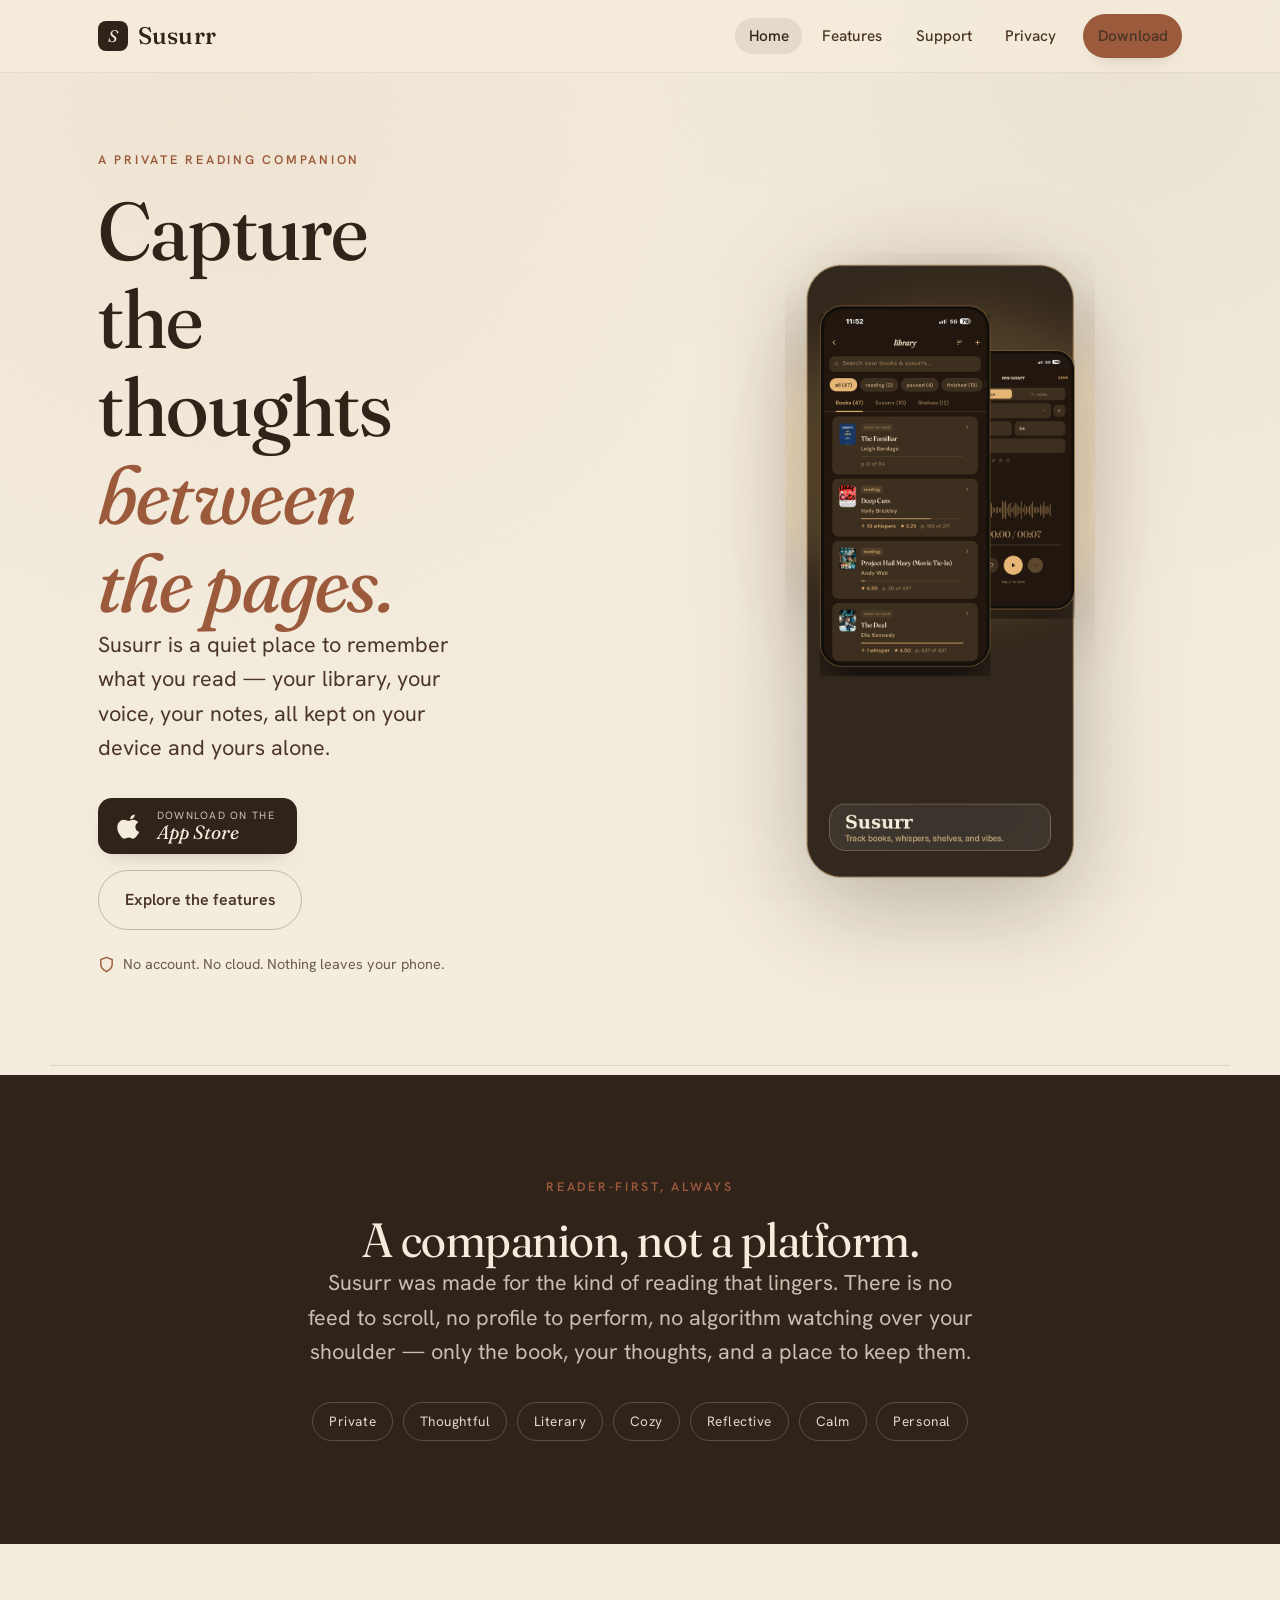
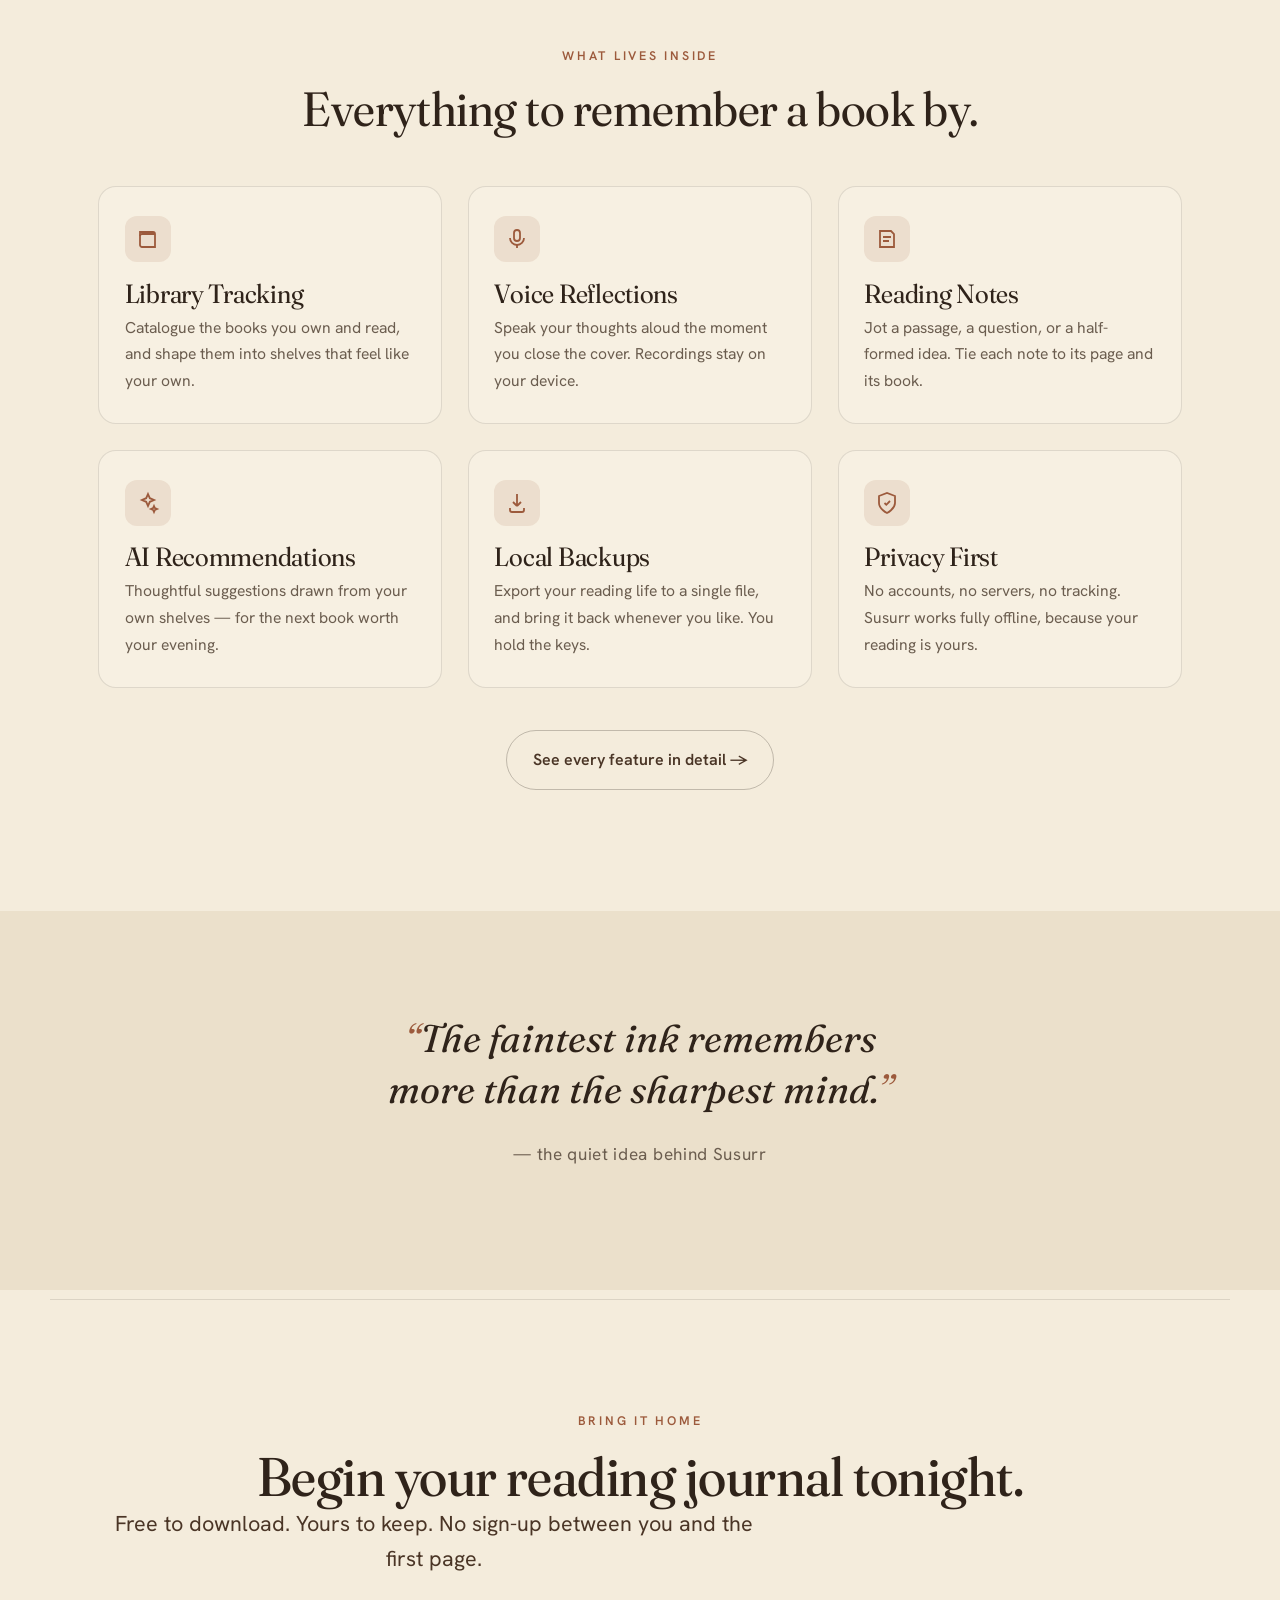
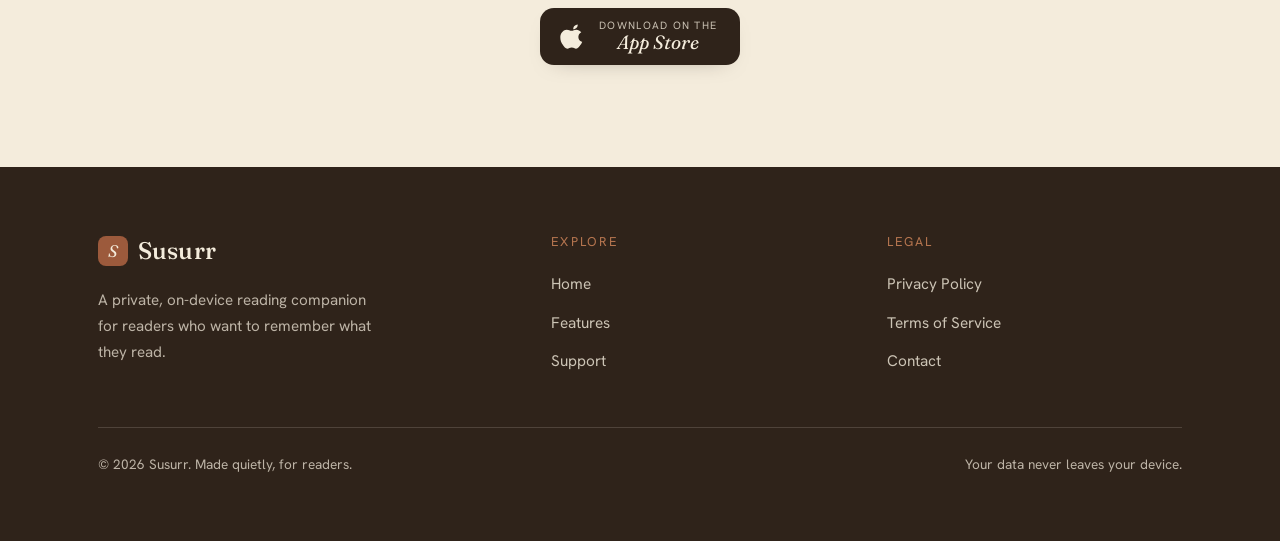
==== commit a8c824d4: "Update features.html" ====
--- a/features.html
+++ b/features.html
@@ -80,8 +80,8 @@
         </div>
         <div class="hero-visual rise rise-3">
           <!-- Replace with a real screenshot/device mockup later -->
-          <img src="assets/hero-shot.svg" width="400" height="820"
-               alt="Susurr app showing a book in progress and recent reading reflections" />
+          <img src="assets/hero-shot.png" width="400" height="820"
+     alt="Susurr app showing the reading library and voice reflections" />
         </div>
       </div>
     </section>
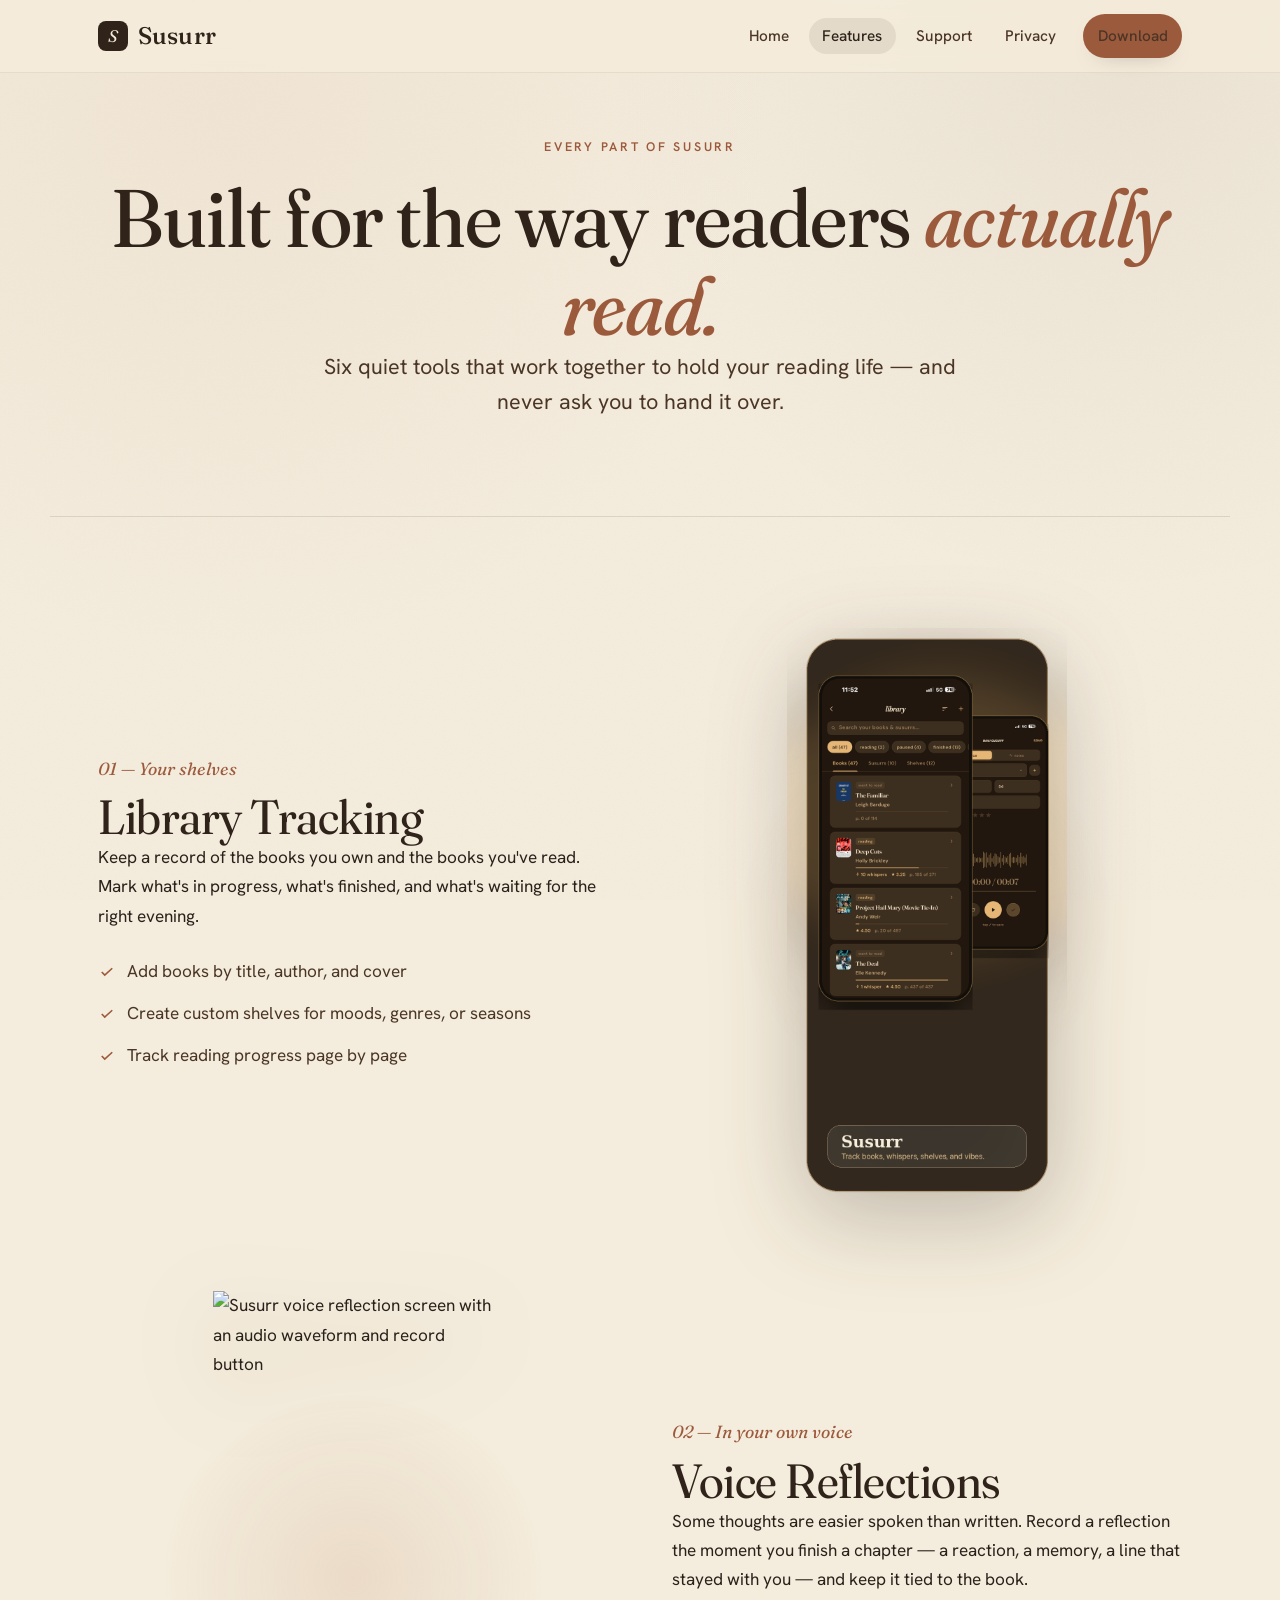
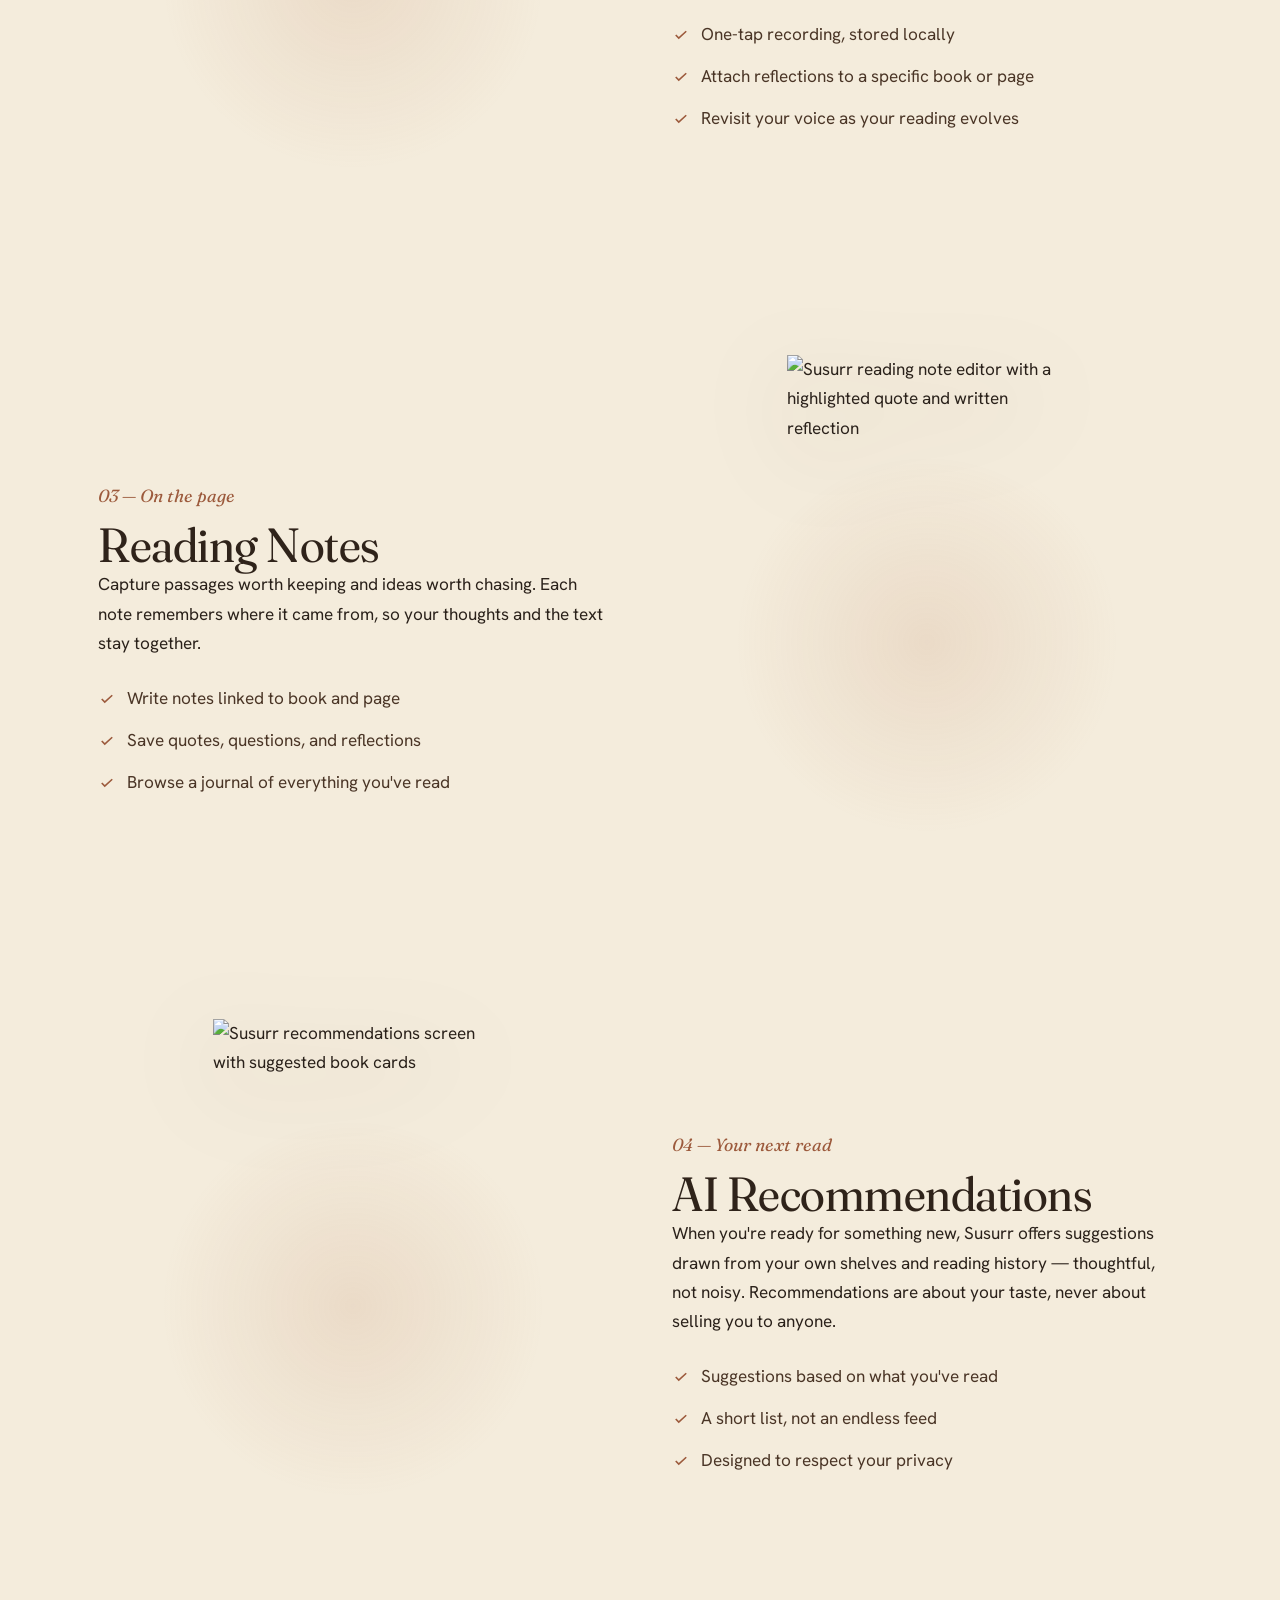
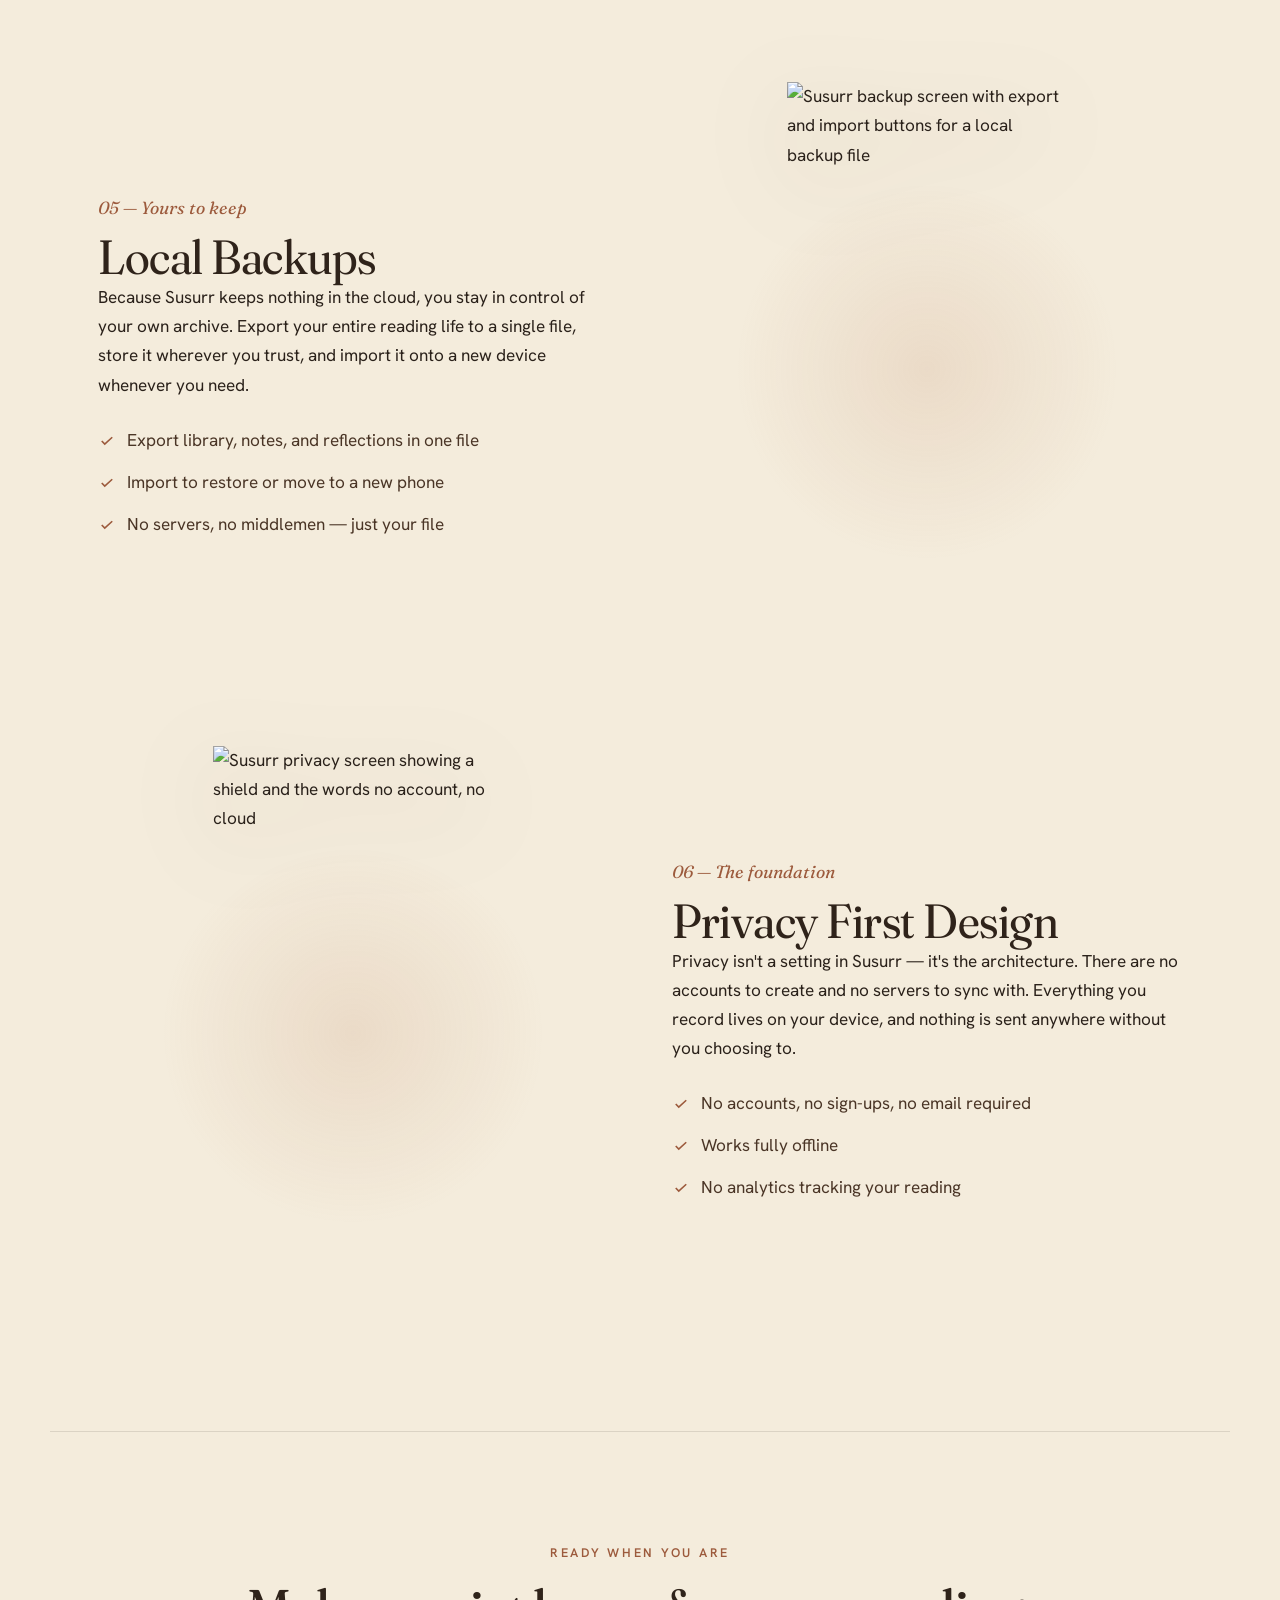
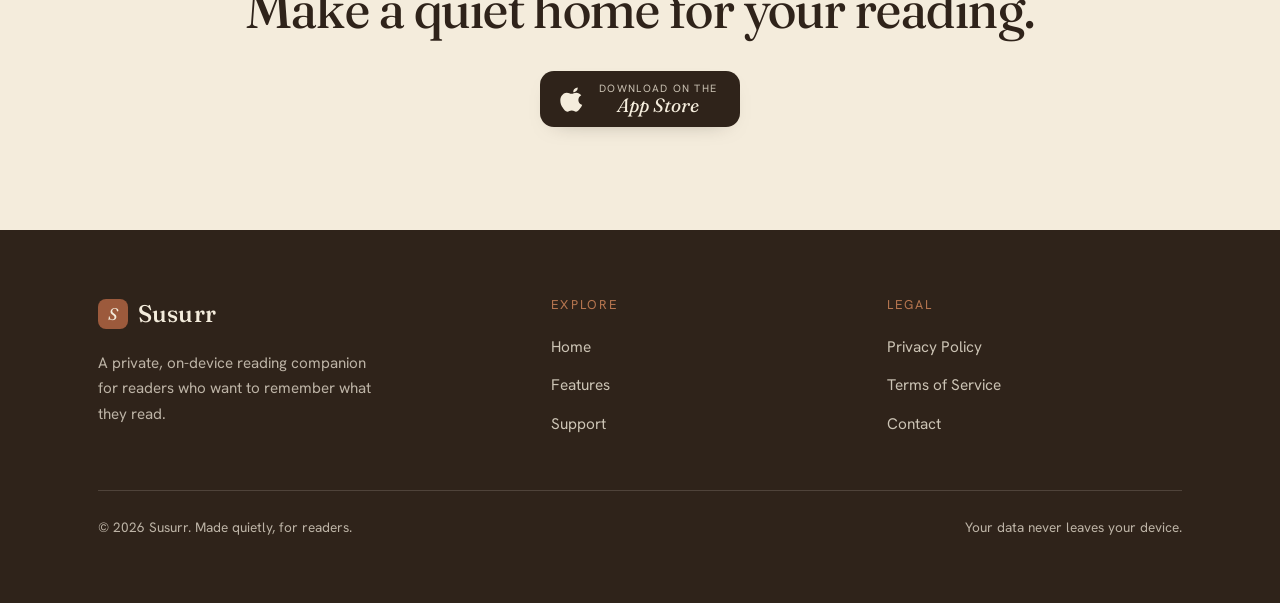
==== commit 73920b24: "Update features.html" ====
--- a/features.html
+++ b/features.html
@@ -3,41 +3,29 @@
 <head>
   <meta charset="UTF-8" />
   <meta name="viewport" content="width=device-width, initial-scale=1" />
-  <title>Susurr — A Private Reading Companion</title>
-  <meta name="description" content="Susurr is a private, on-device reading companion. Track your library, record voice reflections, keep written notes, and remember what you read — no account, no cloud." />
-  <link rel="canonical" href="https://susurr.app/" />
+  <title>Features — Susurr</title>
+  <meta name="description" content="Explore Susurr's features: library tracking, voice reflections, reading notes, AI recommendations, local backups, and a privacy-first design that keeps everything on your device." />
+  <link rel="canonical" href="https://susurrapp.com/features.html" />
   <meta name="theme-color" content="#2F231A" />
 
-  <!-- Open Graph -->
   <meta property="og:type" content="website" />
-  <meta property="og:title" content="Susurr — A Private Reading Companion" />
-  <meta property="og:description" content="Capture the thoughts between the pages. A quiet, private place to remember what you read." />
-  <meta property="og:image" content="assets/og-image.svg" />
-  <meta property="og:url" content="https://susurr.app/" />
+  <meta property="og:title" content="Features — Susurr" />
+  <meta property="og:description" content="Library tracking, voice reflections, notes, recommendations, and backups — all private, all on-device." />
+  <meta property="og:image" content="https://susurrapp.com/assets/og-image.png" />
+  <meta property="og:url" content="https://susurrapp.com/features.html" />
   <meta name="twitter:card" content="summary_large_image" />
 
+  <link rel="icon" href="favicon.ico" sizes="any" />
   <link rel="icon" href="assets/susurr_logo.svg" type="image/svg+xml" />
+  <link rel="apple-touch-icon" href="apple-touch-icon.png" />
   <link rel="preconnect" href="https://fonts.googleapis.com" />
   <link rel="preconnect" href="https://fonts.gstatic.com" crossorigin />
   <link href="https://fonts.googleapis.com/css2?family=Fraunces:ital,opsz,wght@0,9..144,300..600;1,9..144,300..600&family=Hanken+Grotesk:wght@400;500;600;700&display=swap" rel="stylesheet" />
   <link rel="stylesheet" href="styles.css" />
-
-  <script type="application/ld+json">
-  {
-    "@context": "https://schema.org",
-    "@type": "SoftwareApplication",
-    "name": "Susurr",
-    "applicationCategory": "BookApplication",
-    "operatingSystem": "iOS",
-    "description": "A private, on-device reading companion for tracking books, recording voice reflections, and keeping reading notes.",
-    "offers": { "@type": "Offer", "price": "0", "priceCurrency": "USD" }
-  }
-  </script>
 </head>
 <body>
   <a class="skip-link" href="#main">Skip to content</a>
 
-  <!-- ===== HEADER / NAV ===== -->
   <header class="site-header">
     <div class="container">
       <nav class="nav" aria-label="Primary">
@@ -48,129 +36,147 @@
           <span></span><span></span><span></span>
         </button>
         <ul class="nav-links" id="nav-menu">
-          <li><a href="index.html" class="active" aria-current="page">Home</a></li>
-          <li><a href="features.html">Features</a></li>
+          <li><a href="index.html">Home</a></li>
+          <li><a href="features.html" class="active" aria-current="page">Features</a></li>
           <li><a href="support.html">Support</a></li>
           <li><a href="privacy.html">Privacy</a></li>
-          <li class="nav-cta"><a class="btn btn--primary" href="#download">Download</a></li>
+          <li class="nav-cta"><a class="btn btn--primary" href="index.html#download">Download</a></li>
         </ul>
       </nav>
     </div>
   </header>
 
   <main id="main">
-    <!-- ===== HERO ===== -->
-    <section class="hero section">
-      <div class="container hero-grid">
-        <div class="hero-copy">
-          <p class="eyebrow rise rise-1">A private reading companion</p>
-          <h1 class="display rise rise-2">Capture the thoughts <em>between the pages.</em></h1>
-          <p class="lead rise rise-3">Susurr is a quiet place to remember what you read — your library, your voice, your notes, all kept on your device and yours alone.</p>
-          <div class="cta-row rise rise-4">
-            <a class="appstore" href="#download" aria-label="Download Susurr on the App Store">
-              <svg viewBox="0 0 24 24" fill="currentColor" aria-hidden="true"><path d="M16.37 1.43c.04 1.1-.38 2.18-1.07 2.96-.73.83-1.92 1.47-3.06 1.38-.13-1.07.4-2.2 1.05-2.9.74-.81 2-1.4 3.08-1.44zM20.5 17.2c-.55 1.27-.82 1.83-1.53 2.95-.99 1.56-2.39 3.5-4.12 3.51-1.54.02-1.93-1-4.02-.99-2.08.01-2.51 1.01-4.05.99-1.73-.02-3.06-1.77-4.05-3.33C-.06 16.99-.36 11.9 1.36 9.2c1.2-1.9 3.1-3.02 4.88-3.02 1.82 0 2.96 1 4.46 1 1.46 0 2.35-1 4.45-1 1.59 0 3.27.86 4.47 2.36-3.93 2.15-3.29 7.77.48 8.66z"/></svg>
-              <span class="as-text"><span class="as-small">Download on the</span><span class="as-big">App Store</span></span>
-            </a>
-            <a class="btn btn--ghost" href="features.html">Explore the features</a>
-          </div>
-          <p class="hero-note rise rise-5">
-            <svg viewBox="0 0 24 24" fill="none" stroke="currentColor" stroke-width="2" aria-hidden="true"><path d="M12 22s8-4 8-10V5l-8-3-8 3v7c0 6 8 10 8 10z"/></svg>
-            No account. No cloud. Nothing leaves your phone.
-          </p>
-        </div>
-        <div class="hero-visual rise rise-3">
-          <!-- Replace with a real screenshot/device mockup later -->
-          <img src="assets/hero-shot.png" width="400" height="820"
-     alt="Susurr app showing the reading library and voice reflections" />
-        </div>
+    <!-- ===== PAGE HEADER ===== -->
+    <section class="section section--tight">
+      <div class="container center">
+        <p class="eyebrow rise rise-1">Every part of Susurr</p>
+        <h1 class="display rise rise-2">Built for the way readers <em>actually read.</em></h1>
+        <p class="lead measure rise rise-3">Six quiet tools that work together to hold your reading life — and never ask you to hand it over.</p>
       </div>
     </section>
 
     <hr class="rule" />
 
-    <!-- ===== PHILOSOPHY ===== -->
-    <section class="philosophy section">
-      <div class="container center">
-        <p class="eyebrow">Reader-first, always</p>
-        <h2>A companion, not a platform.</h2>
-        <p class="lead measure">Susurr was made for the kind of reading that lingers. There is no feed to scroll, no profile to perform, no algorithm watching over your shoulder — only the book, your thoughts, and a place to keep them.</p>
-        <div class="pill-row">
-          <span class="pill">Private</span>
-          <span class="pill">Thoughtful</span>
-          <span class="pill">Literary</span>
-          <span class="pill">Cozy</span>
-          <span class="pill">Reflective</span>
-          <span class="pill">Calm</span>
-          <span class="pill">Personal</span>
-        </div>
-      </div>
-    </section>
-
-    <!-- ===== FEATURE PREVIEW ===== -->
+    <!-- ===== FEATURE ROWS ===== -->
     <section class="section">
       <div class="container">
-        <div class="center" style="margin-bottom: clamp(2rem,4vw,3.2rem)">
-          <p class="eyebrow">What lives inside</p>
-          <h2>Everything to remember a book by.</h2>
-        </div>
-        <div class="feature-grid">
-          <article class="f-card">
-            <div class="f-icon" aria-hidden="true"><svg viewBox="0 0 24 24" fill="none" stroke="currentColor" stroke-width="1.8"><path d="M4 5h13a2 2 0 0 1 2 2v13H6a2 2 0 0 1-2-2V5z"/><path d="M19 7H6a2 2 0 0 0-2 2"/></svg></div>
-            <h3>Library Tracking</h3>
-            <p>Catalogue the books you own and read, and shape them into shelves that feel like your own.</p>
-          </article>
-          <article class="f-card">
-            <div class="f-icon" aria-hidden="true"><svg viewBox="0 0 24 24" fill="none" stroke="currentColor" stroke-width="1.8"><rect x="9" y="3" width="6" height="11" rx="3"/><path d="M5 11a7 7 0 0 0 14 0"/><path d="M12 18v3"/></svg></div>
-            <h3>Voice Reflections</h3>
-            <p>Speak your thoughts aloud the moment you close the cover. Recordings stay on your device.</p>
-          </article>
-          <article class="f-card">
-            <div class="f-icon" aria-hidden="true"><svg viewBox="0 0 24 24" fill="none" stroke="currentColor" stroke-width="1.8"><path d="M5 4h11l3 3v13H5z"/><path d="M8 10h8M8 14h6"/></svg></div>
-            <h3>Reading Notes</h3>
-            <p>Jot a passage, a question, or a half-formed idea. Tie each note to its page and its book.</p>
-          </article>
-          <article class="f-card">
-            <div class="f-icon" aria-hidden="true"><svg viewBox="0 0 24 24" fill="none" stroke="currentColor" stroke-width="1.8"><path d="M12 3l1.8 4.2L18 9l-4.2 1.8L12 15l-1.8-4.2L6 9l4.2-1.8z"/><path d="M18 15l.9 2.1L21 18l-2.1.9L18 21l-.9-2.1L15 18l2.1-.9z"/></svg></div>
-            <h3>AI Recommendations</h3>
-            <p>Thoughtful suggestions drawn from your own shelves — for the next book worth your evening.</p>
-          </article>
-          <article class="f-card">
-            <div class="f-icon" aria-hidden="true"><svg viewBox="0 0 24 24" fill="none" stroke="currentColor" stroke-width="1.8"><path d="M12 3v12m0 0l-4-4m4 4l4-4"/><path d="M5 17v2a2 2 0 0 0 2 2h10a2 2 0 0 0 2-2v-2"/></svg></div>
-            <h3>Local Backups</h3>
-            <p>Export your reading life to a single file, and bring it back whenever you like. You hold the keys.</p>
-          </article>
-          <article class="f-card">
-            <div class="f-icon" aria-hidden="true"><svg viewBox="0 0 24 24" fill="none" stroke="currentColor" stroke-width="1.8"><path d="M12 22s8-4 8-10V5l-8-3-8 3v7c0 6 8 10 8 10z"/><path d="M9.5 12l1.8 1.8L15 10"/></svg></div>
-            <h3>Privacy First</h3>
-            <p>No accounts, no servers, no tracking. Susurr works fully offline, because your reading is yours.</p>
-          </article>
-        </div>
-        <p class="center" style="margin-top:2.6rem">
-          <a class="btn btn--ghost" href="features.html">See every feature in detail →</a>
-        </p>
+
+        <!-- 1. Library -->
+        <article class="feature-row">
+          <div class="feature-text">
+            <span class="num">01 — Your shelves</span>
+            <h2>Library Tracking</h2>
+            <p>Keep a record of the books you own and the books you've read. Mark what's in progress, what's finished, and what's waiting for the right evening.</p>
+            <ul>
+              <li><svg viewBox="0 0 24 24" fill="none" stroke="currentColor" stroke-width="2.2"><path d="M5 12l4 4L19 7"/></svg>Add books by title, author, and cover</li>
+              <li><svg viewBox="0 0 24 24" fill="none" stroke="currentColor" stroke-width="2.2"><path d="M5 12l4 4L19 7"/></svg>Create custom shelves for moods, genres, or seasons</li>
+              <li><svg viewBox="0 0 24 24" fill="none" stroke="currentColor" stroke-width="2.2"><path d="M5 12l4 4L19 7"/></svg>Track reading progress page by page</li>
+            </ul>
+          </div>
+          <div class="feature-media">
+            <img src="assets/hero-shot.png" width="400" height="820"
+     alt="Susurr app showing the reading library and voice reflections" />
+          </div>
+        </article>
+
+        <!-- 2. Voice -->
+        <article class="feature-row">
+          <div class="feature-text">
+            <span class="num">02 — In your own voice</span>
+            <h2>Voice Reflections</h2>
+            <p>Some thoughts are easier spoken than written. Record a reflection the moment you finish a chapter — a reaction, a memory, a line that stayed with you — and keep it tied to the book.</p>
+            <ul>
+              <li><svg viewBox="0 0 24 24" fill="none" stroke="currentColor" stroke-width="2.2"><path d="M5 12l4 4L19 7"/></svg>One-tap recording, stored locally</li>
+              <li><svg viewBox="0 0 24 24" fill="none" stroke="currentColor" stroke-width="2.2"><path d="M5 12l4 4L19 7"/></svg>Attach reflections to a specific book or page</li>
+              <li><svg viewBox="0 0 24 24" fill="none" stroke="currentColor" stroke-width="2.2"><path d="M5 12l4 4L19 7"/></svg>Revisit your voice as your reading evolves</li>
+            </ul>
+          </div>
+          <div class="feature-media">
+            <img src="assets/shot-voice.svg" width="400" height="820" alt="Susurr voice reflection screen with an audio waveform and record button" loading="lazy" />
+          </div>
+        </article>
+
+        <!-- 3. Notes -->
+        <article class="feature-row">
+          <div class="feature-text">
+            <span class="num">03 — On the page</span>
+            <h2>Reading Notes</h2>
+            <p>Capture passages worth keeping and ideas worth chasing. Each note remembers where it came from, so your thoughts and the text stay together.</p>
+            <ul>
+              <li><svg viewBox="0 0 24 24" fill="none" stroke="currentColor" stroke-width="2.2"><path d="M5 12l4 4L19 7"/></svg>Write notes linked to book and page</li>
+              <li><svg viewBox="0 0 24 24" fill="none" stroke="currentColor" stroke-width="2.2"><path d="M5 12l4 4L19 7"/></svg>Save quotes, questions, and reflections</li>
+              <li><svg viewBox="0 0 24 24" fill="none" stroke="currentColor" stroke-width="2.2"><path d="M5 12l4 4L19 7"/></svg>Browse a journal of everything you've read</li>
+            </ul>
+          </div>
+          <div class="feature-media">
+            <img src="assets/shot-notes.svg" width="400" height="820" alt="Susurr reading note editor with a highlighted quote and written reflection" loading="lazy" />
+          </div>
+        </article>
+
+        <!-- 4. AI -->
+        <article class="feature-row">
+          <div class="feature-text">
+            <span class="num">04 — Your next read</span>
+            <h2>AI Recommendations</h2>
+            <p>When you're ready for something new, Susurr offers suggestions drawn from your own shelves and reading history — thoughtful, not noisy. Recommendations are about your taste, never about selling you to anyone.</p>
+            <ul>
+              <li><svg viewBox="0 0 24 24" fill="none" stroke="currentColor" stroke-width="2.2"><path d="M5 12l4 4L19 7"/></svg>Suggestions based on what you've read</li>
+              <li><svg viewBox="0 0 24 24" fill="none" stroke="currentColor" stroke-width="2.2"><path d="M5 12l4 4L19 7"/></svg>A short list, not an endless feed</li>
+              <li><svg viewBox="0 0 24 24" fill="none" stroke="currentColor" stroke-width="2.2"><path d="M5 12l4 4L19 7"/></svg>Designed to respect your privacy</li>
+            </ul>
+          </div>
+          <div class="feature-media">
+            <img src="assets/shot-ai.svg" width="400" height="820" alt="Susurr recommendations screen with suggested book cards" loading="lazy" />
+          </div>
+        </article>
+
+        <!-- 5. Backups -->
+        <article class="feature-row">
+          <div class="feature-text">
+            <span class="num">05 — Yours to keep</span>
+            <h2>Local Backups</h2>
+            <p>Because Susurr keeps nothing in the cloud, you stay in control of your own archive. Export your entire reading life to a single file, store it wherever you trust, and import it onto a new device whenever you need.</p>
+            <ul>
+              <li><svg viewBox="0 0 24 24" fill="none" stroke="currentColor" stroke-width="2.2"><path d="M5 12l4 4L19 7"/></svg>Export library, notes, and reflections in one file</li>
+              <li><svg viewBox="0 0 24 24" fill="none" stroke="currentColor" stroke-width="2.2"><path d="M5 12l4 4L19 7"/></svg>Import to restore or move to a new phone</li>
+              <li><svg viewBox="0 0 24 24" fill="none" stroke="currentColor" stroke-width="2.2"><path d="M5 12l4 4L19 7"/></svg>No servers, no middlemen — just your file</li>
+            </ul>
+          </div>
+          <div class="feature-media">
+            <img src="assets/shot-backup.svg" width="400" height="820" alt="Susurr backup screen with export and import buttons for a local backup file" loading="lazy" />
+          </div>
+        </article>
+
+        <!-- 6. Privacy -->
+        <article class="feature-row">
+          <div class="feature-text">
+            <span class="num">06 — The foundation</span>
+            <h2>Privacy First Design</h2>
+            <p>Privacy isn't a setting in Susurr — it's the architecture. There are no accounts to create and no servers to sync with. Everything you record lives on your device, and nothing is sent anywhere without you choosing to.</p>
+            <ul>
+              <li><svg viewBox="0 0 24 24" fill="none" stroke="currentColor" stroke-width="2.2"><path d="M5 12l4 4L19 7"/></svg>No accounts, no sign-ups, no email required</li>
+              <li><svg viewBox="0 0 24 24" fill="none" stroke="currentColor" stroke-width="2.2"><path d="M5 12l4 4L19 7"/></svg>Works fully offline</li>
+              <li><svg viewBox="0 0 24 24" fill="none" stroke="currentColor" stroke-width="2.2"><path d="M5 12l4 4L19 7"/></svg>No analytics tracking your reading</li>
+            </ul>
+          </div>
+          <div class="feature-media">
+            <img src="assets/shot-privacy.svg" width="400" height="820" alt="Susurr privacy screen showing a shield and the words no account, no cloud" loading="lazy" />
+          </div>
+        </article>
+
       </div>
     </section>
 
-    <!-- ===== QUOTE BAND ===== -->
-    <section class="quote-band section">
-      <div class="container center">
-        <blockquote class="pull-quote">
-          <span class="dropcap">“</span>The faintest ink remembers more than the sharpest mind.<span class="dropcap">”</span>
-        </blockquote>
-        <p class="muted" style="margin-top:1.6rem; letter-spacing:0.04em">— the quiet idea behind Susurr</p>
-      </div>
-    </section>
-
     <hr class="rule" />
 
-    <!-- ===== DOWNLOAD / CTA ===== -->
-    <section class="cta-band section" id="download">
+    <!-- ===== CTA ===== -->
+    <section class="cta-band section">
       <div class="container">
-        <p class="eyebrow">Bring it home</p>
-        <h2 class="display">Begin your reading journal tonight.</h2>
-        <p class="lead measure">Free to download. Yours to keep. No sign-up between you and the first page.</p>
+        <p class="eyebrow">Ready when you are</p>
+        <h2 class="display">Make a quiet home for your reading.</h2>
         <div class="cta-row">
-          <a class="appstore" href="#" aria-label="Download Susurr on the App Store">
+          <a class="appstore" href="index.html#download" aria-label="Download Susurr on the App Store">
             <svg viewBox="0 0 24 24" fill="currentColor" aria-hidden="true"><path d="M16.37 1.43c.04 1.1-.38 2.18-1.07 2.96-.73.83-1.92 1.47-3.06 1.38-.13-1.07.4-2.2 1.05-2.9.74-.81 2-1.4 3.08-1.44zM20.5 17.2c-.55 1.27-.82 1.83-1.53 2.95-.99 1.56-2.39 3.5-4.12 3.51-1.54.02-1.93-1-4.02-.99-2.08.01-2.51 1.01-4.05.99-1.73-.02-3.06-1.77-4.05-3.33C-.06 16.99-.36 11.9 1.36 9.2c1.2-1.9 3.1-3.02 4.88-3.02 1.82 0 2.96 1 4.46 1 1.46 0 2.35-1 4.45-1 1.59 0 3.27.86 4.47 2.36-3.93 2.15-3.29 7.77.48 8.66z"/></svg>
             <span class="as-text"><span class="as-small">Download on the</span><span class="as-big">App Store</span></span>
           </a>
@@ -179,7 +185,6 @@
     </section>
   </main>
 
-  <!-- ===== FOOTER ===== -->
   <footer class="site-footer">
     <div class="container">
       <div class="footer-grid">
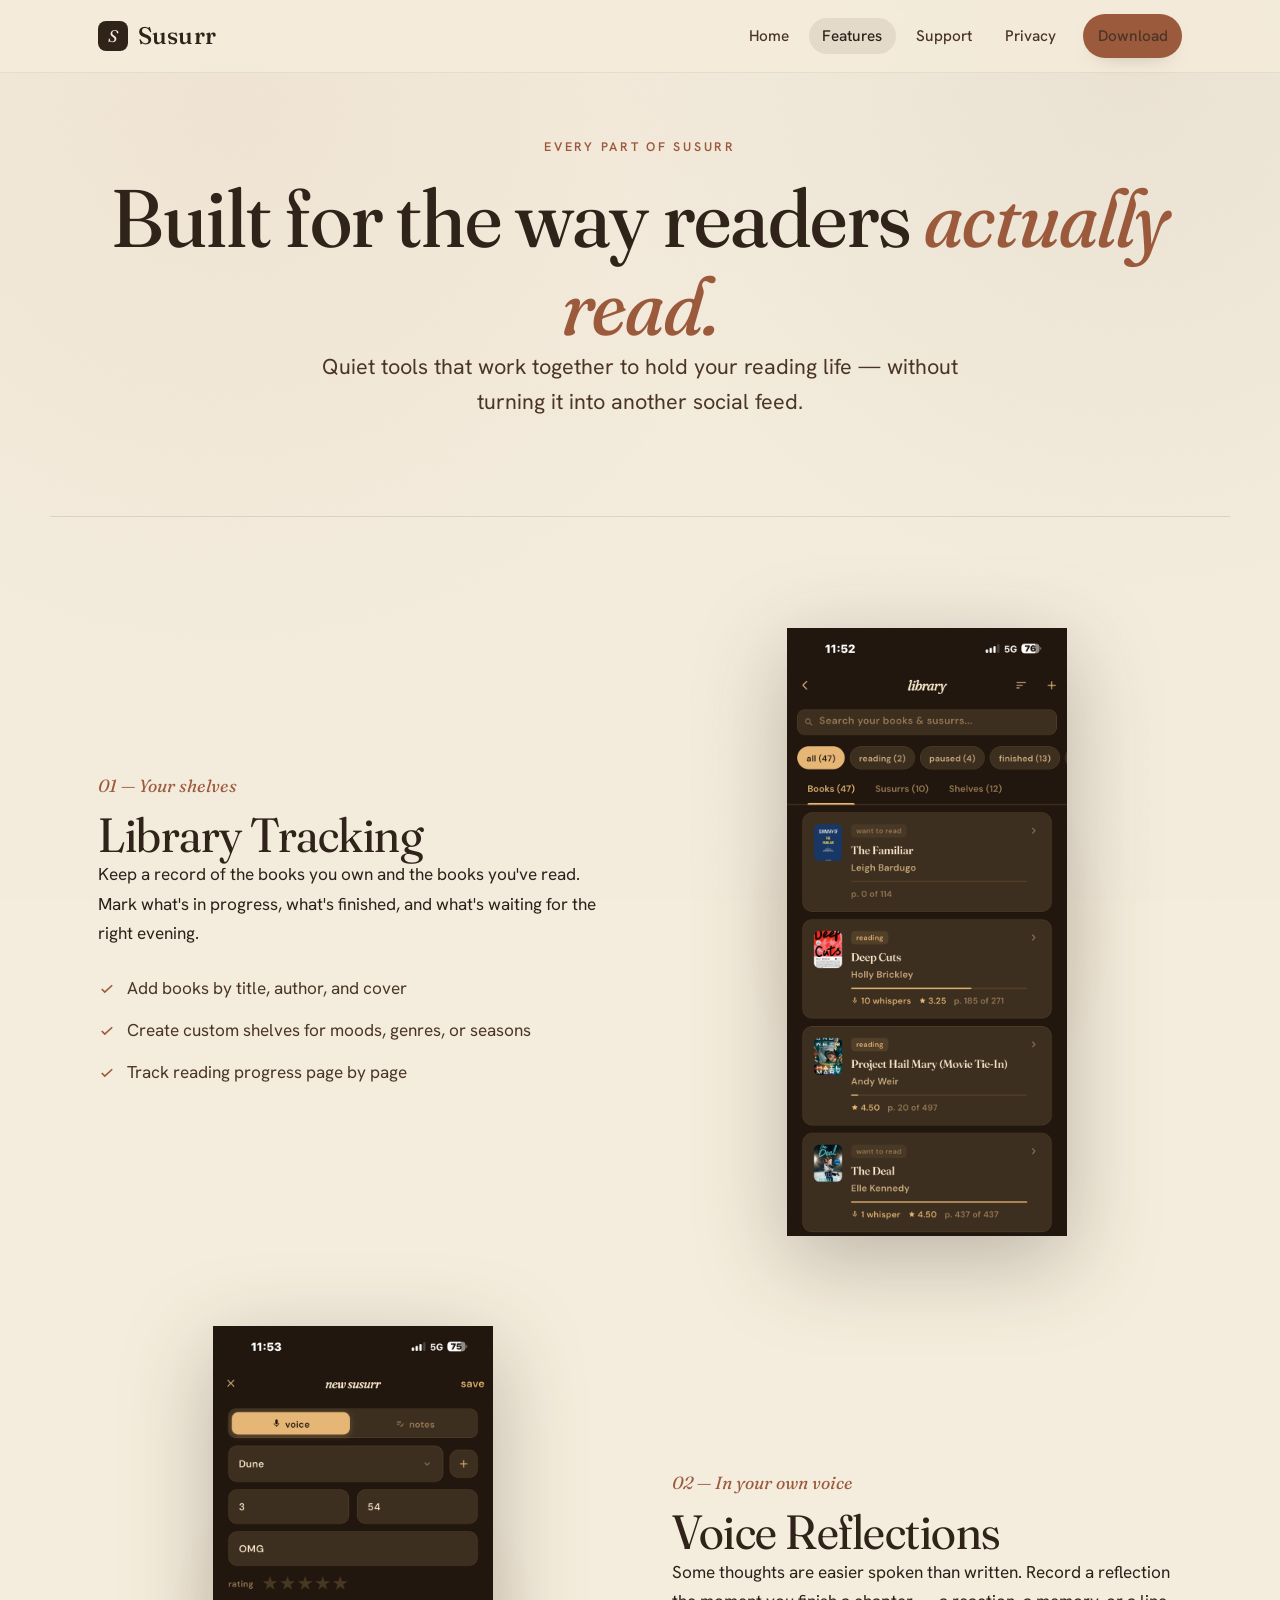
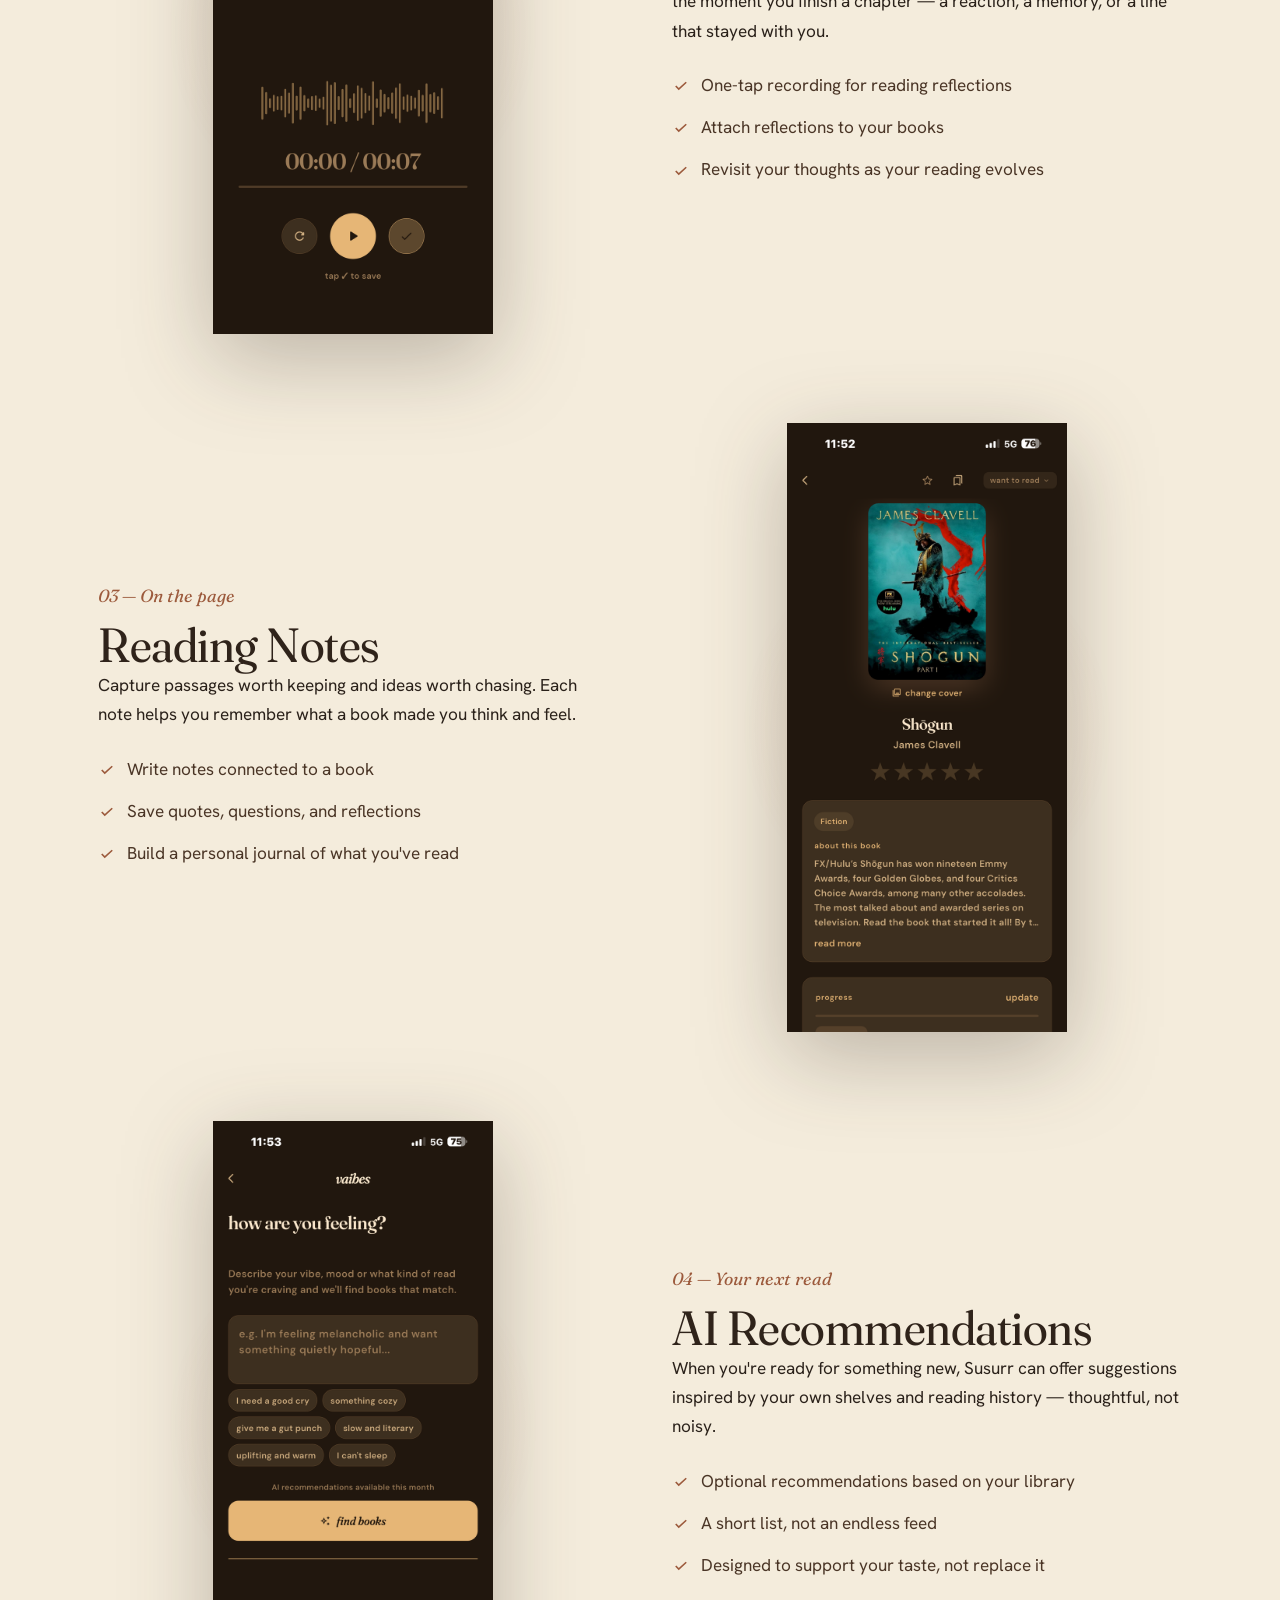
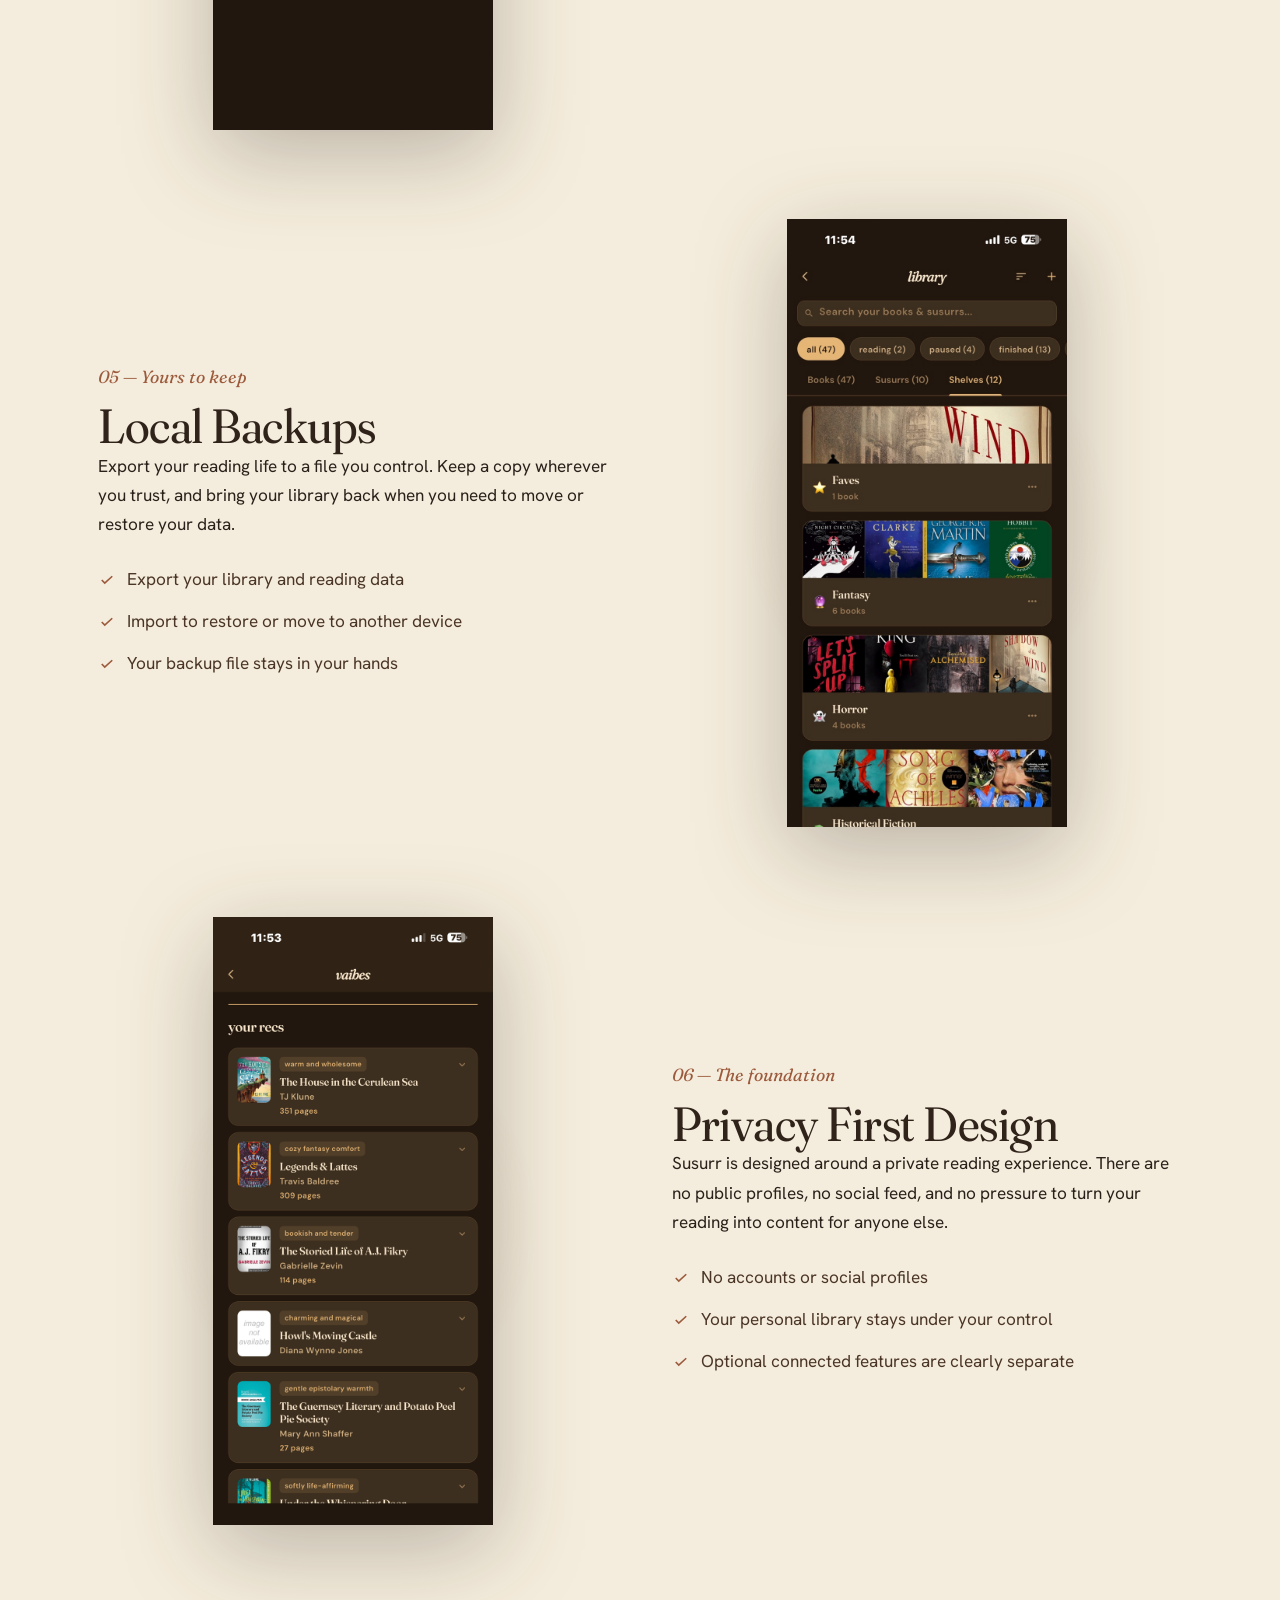
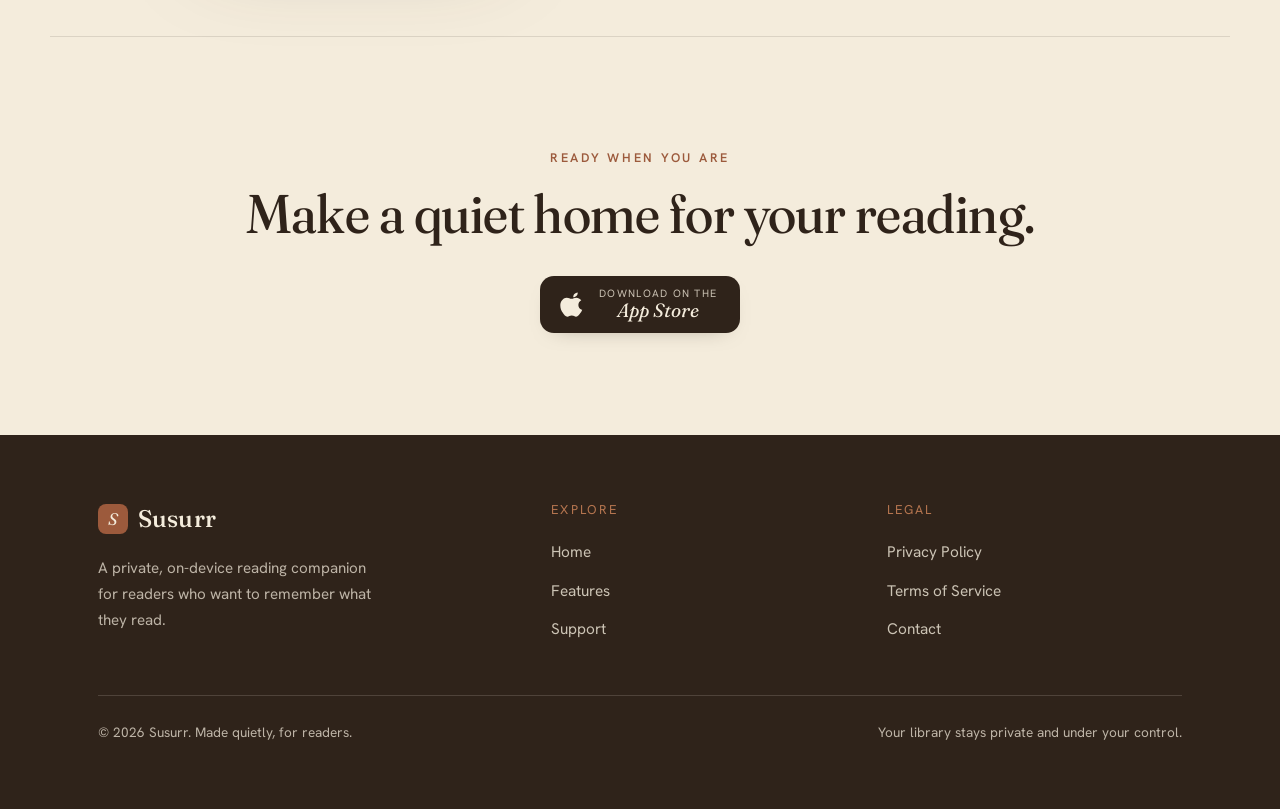
==== commit 8b631e2a: "Update features.html" ====
--- a/features.html
+++ b/features.html
@@ -4,20 +4,21 @@
   <meta charset="UTF-8" />
   <meta name="viewport" content="width=device-width, initial-scale=1" />
   <title>Features — Susurr</title>
-  <meta name="description" content="Explore Susurr's features: library tracking, voice reflections, reading notes, AI recommendations, local backups, and a privacy-first design that keeps everything on your device." />
+  <meta name="description" content="Explore Susurr's features: library tracking, voice reflections, reading notes, AI recommendations, local backups, and a privacy-first design for your personal reading life." />
   <link rel="canonical" href="https://susurrapp.com/features.html" />
   <meta name="theme-color" content="#2F231A" />
 
   <meta property="og:type" content="website" />
   <meta property="og:title" content="Features — Susurr" />
-  <meta property="og:description" content="Library tracking, voice reflections, notes, recommendations, and backups — all private, all on-device." />
+  <meta property="og:description" content="Library tracking, voice reflections, notes, recommendations, and backups — all designed around a private reading experience." />
   <meta property="og:image" content="https://susurrapp.com/assets/og-image.png" />
   <meta property="og:url" content="https://susurrapp.com/features.html" />
   <meta name="twitter:card" content="summary_large_image" />
 
   <link rel="icon" href="favicon.ico" sizes="any" />
-  <link rel="icon" href="assets/susurr_logo.svg" type="image/svg+xml" />
+  <link rel="icon" href="assets/susurr.logo.svg" type="image/svg+xml" />
   <link rel="apple-touch-icon" href="apple-touch-icon.png" />
+
   <link rel="preconnect" href="https://fonts.googleapis.com" />
   <link rel="preconnect" href="https://fonts.gstatic.com" crossorigin />
   <link href="https://fonts.googleapis.com/css2?family=Fraunces:ital,opsz,wght@0,9..144,300..600;1,9..144,300..600&family=Hanken+Grotesk:wght@400;500;600;700&display=swap" rel="stylesheet" />
@@ -32,9 +33,11 @@
         <a class="brand" href="index.html" aria-label="Susurr home">
           <span class="mark" aria-hidden="true">S</span><b>Susurr</b>
         </a>
+
         <button class="nav-toggle" aria-label="Toggle menu" aria-expanded="false" aria-controls="nav-menu">
           <span></span><span></span><span></span>
         </button>
+
         <ul class="nav-links" id="nav-menu">
           <li><a href="index.html">Home</a></li>
           <li><a href="features.html" class="active" aria-current="page">Features</a></li>
@@ -52,7 +55,7 @@
       <div class="container center">
         <p class="eyebrow rise rise-1">Every part of Susurr</p>
         <h1 class="display rise rise-2">Built for the way readers <em>actually read.</em></h1>
-        <p class="lead measure rise rise-3">Six quiet tools that work together to hold your reading life — and never ask you to hand it over.</p>
+        <p class="lead measure rise rise-3">Quiet tools that work together to hold your reading life — without turning it into another social feed.</p>
       </div>
     </section>
 
@@ -75,8 +78,7 @@
             </ul>
           </div>
           <div class="feature-media">
-            <img src="assets/hero-shot.png" width="400" height="820"
-     alt="Susurr app showing the reading library and voice reflections" />
+            <img src="assets/shot-library.png" width="400" height="820" alt="Susurr library screen showing saved books and reading progress" loading="lazy" />
           </div>
         </article>
 
@@ -85,15 +87,15 @@
           <div class="feature-text">
             <span class="num">02 — In your own voice</span>
             <h2>Voice Reflections</h2>
-            <p>Some thoughts are easier spoken than written. Record a reflection the moment you finish a chapter — a reaction, a memory, a line that stayed with you — and keep it tied to the book.</p>
-            <ul>
-              <li><svg viewBox="0 0 24 24" fill="none" stroke="currentColor" stroke-width="2.2"><path d="M5 12l4 4L19 7"/></svg>One-tap recording, stored locally</li>
-              <li><svg viewBox="0 0 24 24" fill="none" stroke="currentColor" stroke-width="2.2"><path d="M5 12l4 4L19 7"/></svg>Attach reflections to a specific book or page</li>
-              <li><svg viewBox="0 0 24 24" fill="none" stroke="currentColor" stroke-width="2.2"><path d="M5 12l4 4L19 7"/></svg>Revisit your voice as your reading evolves</li>
-            </ul>
-          </div>
-          <div class="feature-media">
-            <img src="assets/shot-voice.svg" width="400" height="820" alt="Susurr voice reflection screen with an audio waveform and record button" loading="lazy" />
+            <p>Some thoughts are easier spoken than written. Record a reflection the moment you finish a chapter — a reaction, a memory, or a line that stayed with you.</p>
+            <ul>
+              <li><svg viewBox="0 0 24 24" fill="none" stroke="currentColor" stroke-width="2.2"><path d="M5 12l4 4L19 7"/></svg>One-tap recording for reading reflections</li>
+              <li><svg viewBox="0 0 24 24" fill="none" stroke="currentColor" stroke-width="2.2"><path d="M5 12l4 4L19 7"/></svg>Attach reflections to your books</li>
+              <li><svg viewBox="0 0 24 24" fill="none" stroke="currentColor" stroke-width="2.2"><path d="M5 12l4 4L19 7"/></svg>Revisit your thoughts as your reading evolves</li>
+            </ul>
+          </div>
+          <div class="feature-media">
+            <img src="assets/shot-voice.png" width="400" height="820" alt="Susurr voice reflection screen" loading="lazy" />
           </div>
         </article>
 
@@ -102,15 +104,15 @@
           <div class="feature-text">
             <span class="num">03 — On the page</span>
             <h2>Reading Notes</h2>
-            <p>Capture passages worth keeping and ideas worth chasing. Each note remembers where it came from, so your thoughts and the text stay together.</p>
-            <ul>
-              <li><svg viewBox="0 0 24 24" fill="none" stroke="currentColor" stroke-width="2.2"><path d="M5 12l4 4L19 7"/></svg>Write notes linked to book and page</li>
+            <p>Capture passages worth keeping and ideas worth chasing. Each note helps you remember what a book made you think and feel.</p>
+            <ul>
+              <li><svg viewBox="0 0 24 24" fill="none" stroke="currentColor" stroke-width="2.2"><path d="M5 12l4 4L19 7"/></svg>Write notes connected to a book</li>
               <li><svg viewBox="0 0 24 24" fill="none" stroke="currentColor" stroke-width="2.2"><path d="M5 12l4 4L19 7"/></svg>Save quotes, questions, and reflections</li>
-              <li><svg viewBox="0 0 24 24" fill="none" stroke="currentColor" stroke-width="2.2"><path d="M5 12l4 4L19 7"/></svg>Browse a journal of everything you've read</li>
-            </ul>
-          </div>
-          <div class="feature-media">
-            <img src="assets/shot-notes.svg" width="400" height="820" alt="Susurr reading note editor with a highlighted quote and written reflection" loading="lazy" />
+              <li><svg viewBox="0 0 24 24" fill="none" stroke="currentColor" stroke-width="2.2"><path d="M5 12l4 4L19 7"/></svg>Build a personal journal of what you've read</li>
+            </ul>
+          </div>
+          <div class="feature-media">
+            <img src="assets/shot-book-detail.png" width="400" height="820" alt="Susurr book detail screen with reading notes and reflections" loading="lazy" />
           </div>
         </article>
 
@@ -119,15 +121,15 @@
           <div class="feature-text">
             <span class="num">04 — Your next read</span>
             <h2>AI Recommendations</h2>
-            <p>When you're ready for something new, Susurr offers suggestions drawn from your own shelves and reading history — thoughtful, not noisy. Recommendations are about your taste, never about selling you to anyone.</p>
-            <ul>
-              <li><svg viewBox="0 0 24 24" fill="none" stroke="currentColor" stroke-width="2.2"><path d="M5 12l4 4L19 7"/></svg>Suggestions based on what you've read</li>
+            <p>When you're ready for something new, Susurr can offer suggestions inspired by your own shelves and reading history — thoughtful, not noisy.</p>
+            <ul>
+              <li><svg viewBox="0 0 24 24" fill="none" stroke="currentColor" stroke-width="2.2"><path d="M5 12l4 4L19 7"/></svg>Optional recommendations based on your library</li>
               <li><svg viewBox="0 0 24 24" fill="none" stroke="currentColor" stroke-width="2.2"><path d="M5 12l4 4L19 7"/></svg>A short list, not an endless feed</li>
-              <li><svg viewBox="0 0 24 24" fill="none" stroke="currentColor" stroke-width="2.2"><path d="M5 12l4 4L19 7"/></svg>Designed to respect your privacy</li>
-            </ul>
-          </div>
-          <div class="feature-media">
-            <img src="assets/shot-ai.svg" width="400" height="820" alt="Susurr recommendations screen with suggested book cards" loading="lazy" />
+              <li><svg viewBox="0 0 24 24" fill="none" stroke="currentColor" stroke-width="2.2"><path d="M5 12l4 4L19 7"/></svg>Designed to support your taste, not replace it</li>
+            </ul>
+          </div>
+          <div class="feature-media">
+            <img src="assets/shot-ai.png" width="400" height="820" alt="Susurr AI recommendations screen with suggested books" loading="lazy" />
           </div>
         </article>
 
@@ -136,15 +138,15 @@
           <div class="feature-text">
             <span class="num">05 — Yours to keep</span>
             <h2>Local Backups</h2>
-            <p>Because Susurr keeps nothing in the cloud, you stay in control of your own archive. Export your entire reading life to a single file, store it wherever you trust, and import it onto a new device whenever you need.</p>
-            <ul>
-              <li><svg viewBox="0 0 24 24" fill="none" stroke="currentColor" stroke-width="2.2"><path d="M5 12l4 4L19 7"/></svg>Export library, notes, and reflections in one file</li>
-              <li><svg viewBox="0 0 24 24" fill="none" stroke="currentColor" stroke-width="2.2"><path d="M5 12l4 4L19 7"/></svg>Import to restore or move to a new phone</li>
-              <li><svg viewBox="0 0 24 24" fill="none" stroke="currentColor" stroke-width="2.2"><path d="M5 12l4 4L19 7"/></svg>No servers, no middlemen — just your file</li>
-            </ul>
-          </div>
-          <div class="feature-media">
-            <img src="assets/shot-backup.svg" width="400" height="820" alt="Susurr backup screen with export and import buttons for a local backup file" loading="lazy" />
+            <p>Export your reading life to a file you control. Keep a copy wherever you trust, and bring your library back when you need to move or restore your data.</p>
+            <ul>
+              <li><svg viewBox="0 0 24 24" fill="none" stroke="currentColor" stroke-width="2.2"><path d="M5 12l4 4L19 7"/></svg>Export your library and reading data</li>
+              <li><svg viewBox="0 0 24 24" fill="none" stroke="currentColor" stroke-width="2.2"><path d="M5 12l4 4L19 7"/></svg>Import to restore or move to another device</li>
+              <li><svg viewBox="0 0 24 24" fill="none" stroke="currentColor" stroke-width="2.2"><path d="M5 12l4 4L19 7"/></svg>Your backup file stays in your hands</li>
+            </ul>
+          </div>
+          <div class="feature-media">
+            <img src="assets/shot-shelves.png" width="400" height="820" alt="Susurr shelves screen showing organized reading collections" loading="lazy" />
           </div>
         </article>
 
@@ -153,15 +155,15 @@
           <div class="feature-text">
             <span class="num">06 — The foundation</span>
             <h2>Privacy First Design</h2>
-            <p>Privacy isn't a setting in Susurr — it's the architecture. There are no accounts to create and no servers to sync with. Everything you record lives on your device, and nothing is sent anywhere without you choosing to.</p>
-            <ul>
-              <li><svg viewBox="0 0 24 24" fill="none" stroke="currentColor" stroke-width="2.2"><path d="M5 12l4 4L19 7"/></svg>No accounts, no sign-ups, no email required</li>
-              <li><svg viewBox="0 0 24 24" fill="none" stroke="currentColor" stroke-width="2.2"><path d="M5 12l4 4L19 7"/></svg>Works fully offline</li>
-              <li><svg viewBox="0 0 24 24" fill="none" stroke="currentColor" stroke-width="2.2"><path d="M5 12l4 4L19 7"/></svg>No analytics tracking your reading</li>
-            </ul>
-          </div>
-          <div class="feature-media">
-            <img src="assets/shot-privacy.svg" width="400" height="820" alt="Susurr privacy screen showing a shield and the words no account, no cloud" loading="lazy" />
+            <p>Susurr is designed around a private reading experience. There are no public profiles, no social feed, and no pressure to turn your reading into content for anyone else.</p>
+            <ul>
+              <li><svg viewBox="0 0 24 24" fill="none" stroke="currentColor" stroke-width="2.2"><path d="M5 12l4 4L19 7"/></svg>No accounts or social profiles</li>
+              <li><svg viewBox="0 0 24 24" fill="none" stroke="currentColor" stroke-width="2.2"><path d="M5 12l4 4L19 7"/></svg>Your personal library stays under your control</li>
+              <li><svg viewBox="0 0 24 24" fill="none" stroke="currentColor" stroke-width="2.2"><path d="M5 12l4 4L19 7"/></svg>Optional connected features are clearly separate</li>
+            </ul>
+          </div>
+          <div class="feature-media">
+            <img src="assets/shot-recommendations.png" width="400" height="820" alt="Susurr recommendations and reading suggestions screen" loading="lazy" />
           </div>
         </article>
 
@@ -192,6 +194,7 @@
           <a class="brand" href="index.html"><span class="mark" aria-hidden="true">S</span><b>Susurr</b></a>
           <p class="footer-tag">A private, on-device reading companion for readers who want to remember what they read.</p>
         </div>
+
         <div class="footer-col">
           <h4>Explore</h4>
           <ul>
@@ -200,6 +203,7 @@
             <li><a href="support.html">Support</a></li>
           </ul>
         </div>
+
         <div class="footer-col">
           <h4>Legal</h4>
           <ul>
@@ -209,9 +213,10 @@
           </ul>
         </div>
       </div>
+
       <div class="footer-bottom">
         <p>&copy; 2026 Susurr. Made quietly, for readers.</p>
-        <p>Your data never leaves your device.</p>
+        <p>Your library stays private and under your control.</p>
       </div>
     </div>
   </footer>
@@ -221,6 +226,7 @@
       var nav = document.querySelector('.nav');
       var btn = document.querySelector('.nav-toggle');
       if (!nav || !btn) return;
+
       btn.addEventListener('click', function () {
         var open = nav.getAttribute('data-open') === 'true';
         nav.setAttribute('data-open', String(!open));
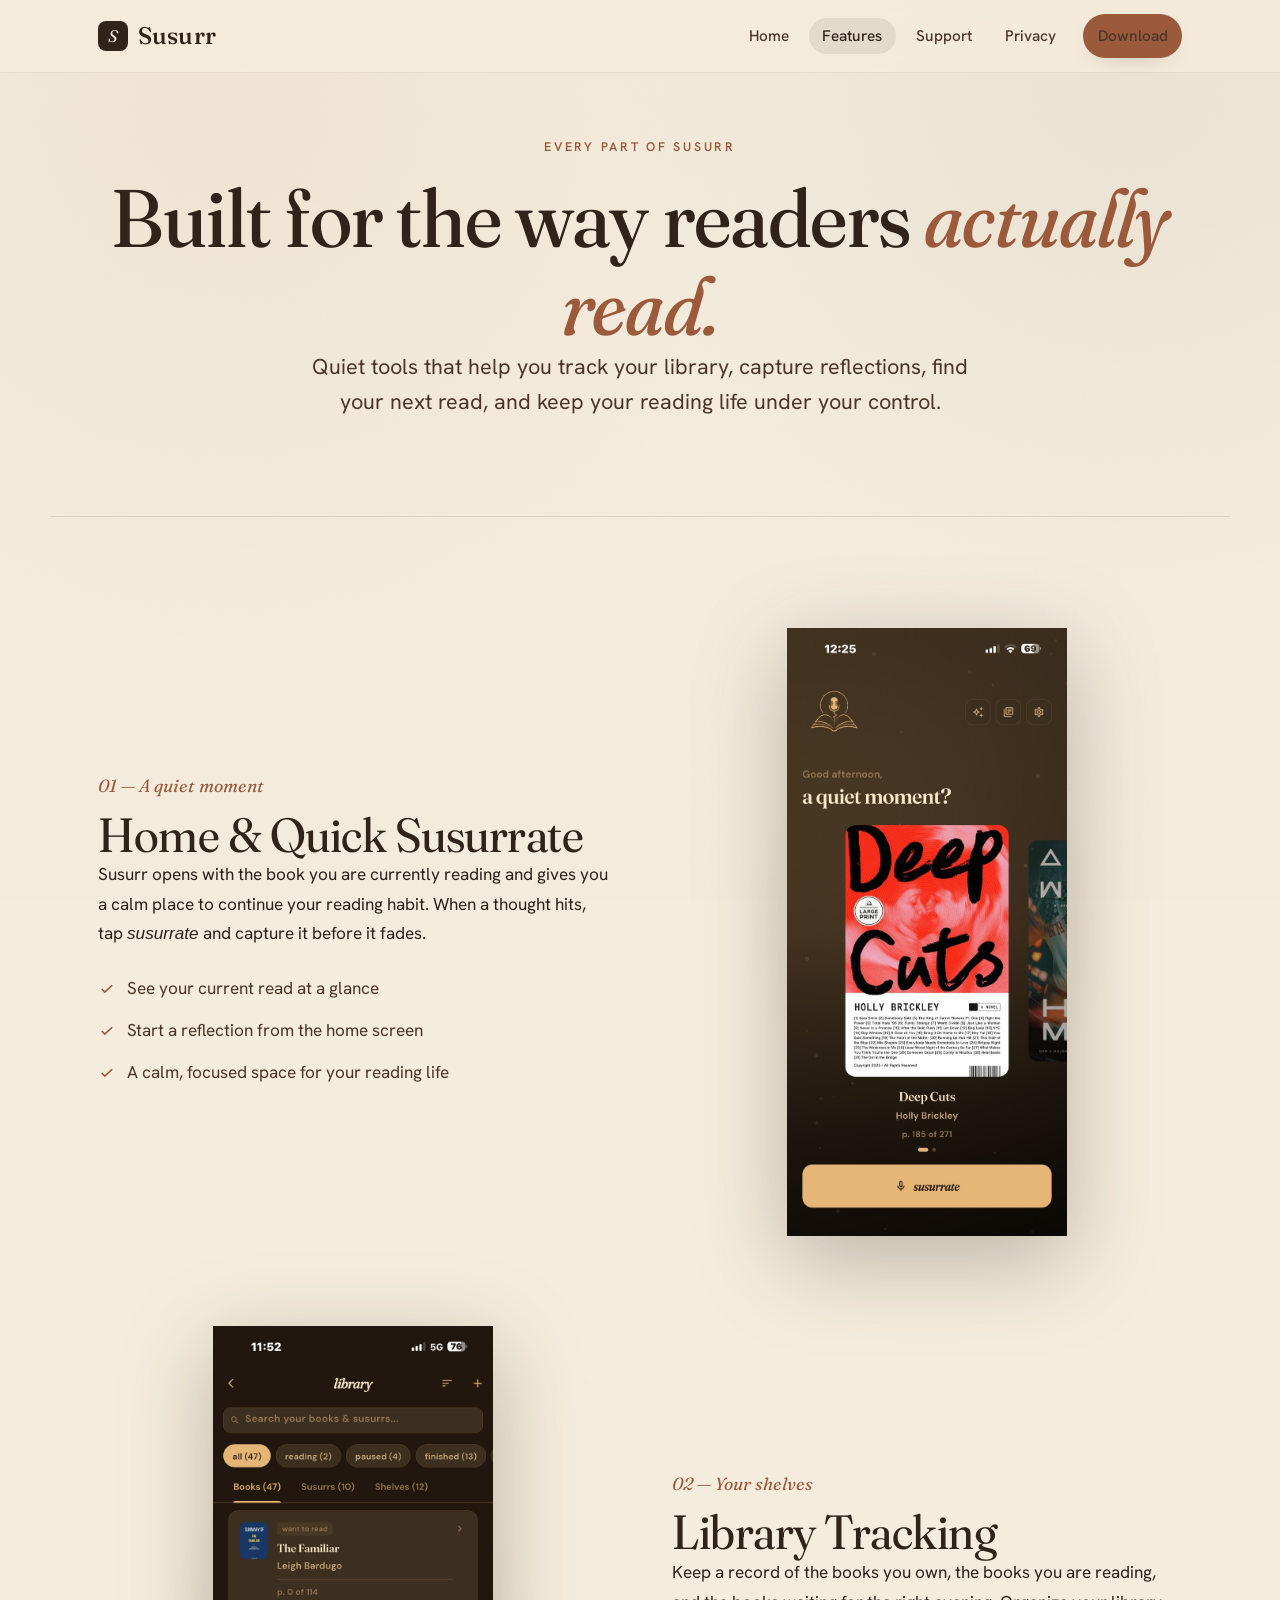
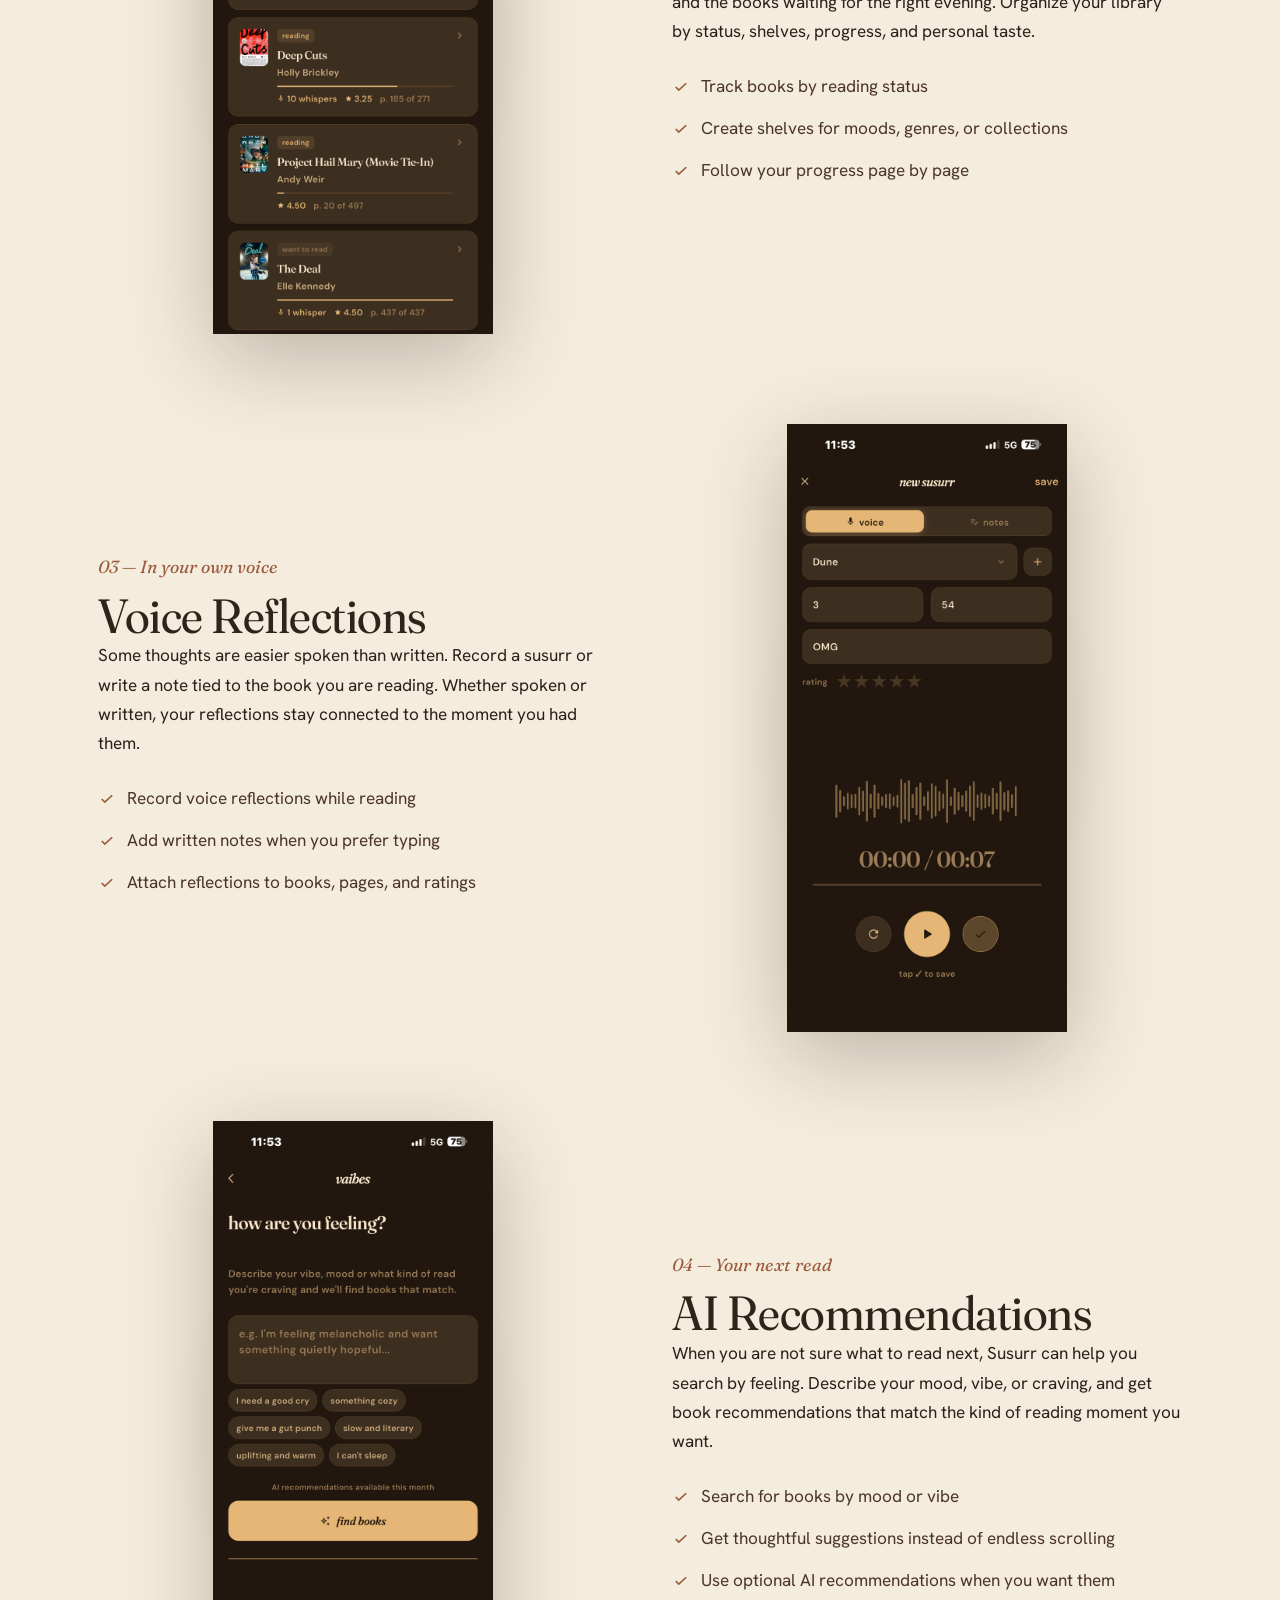
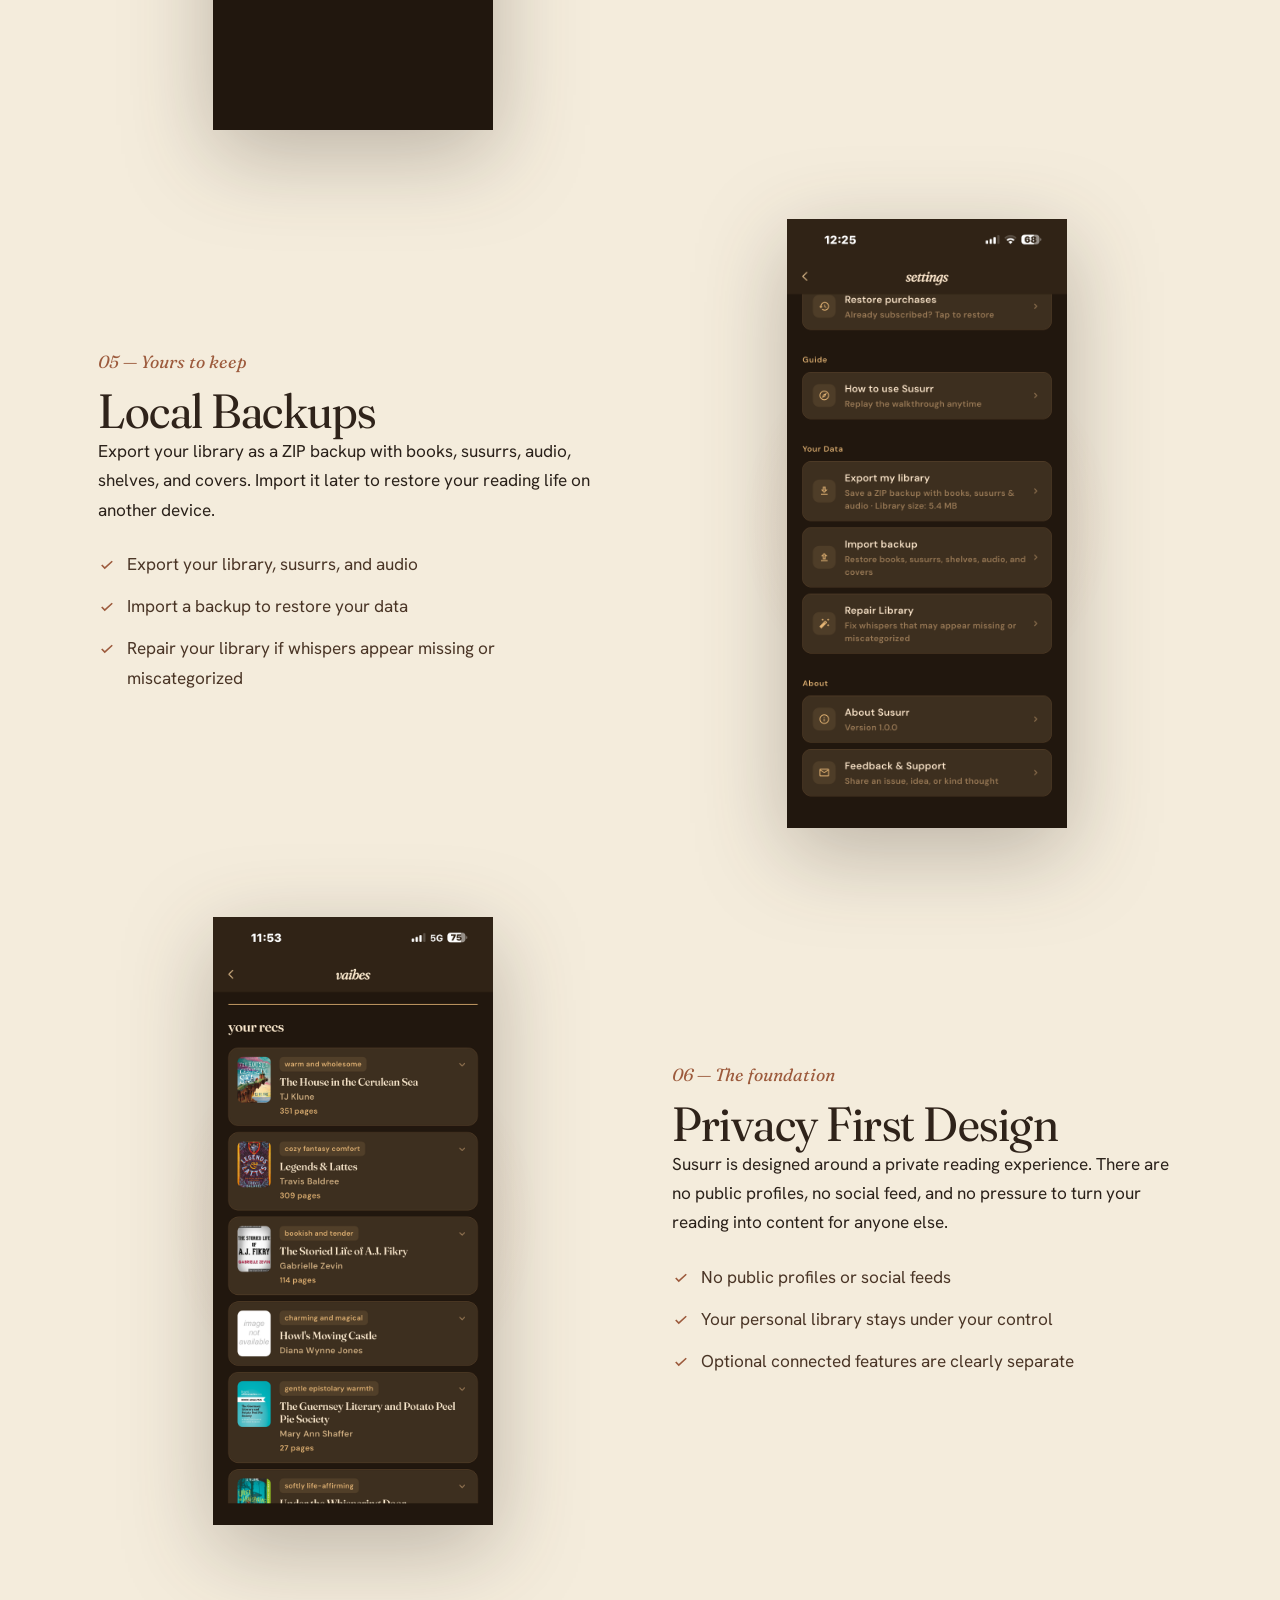
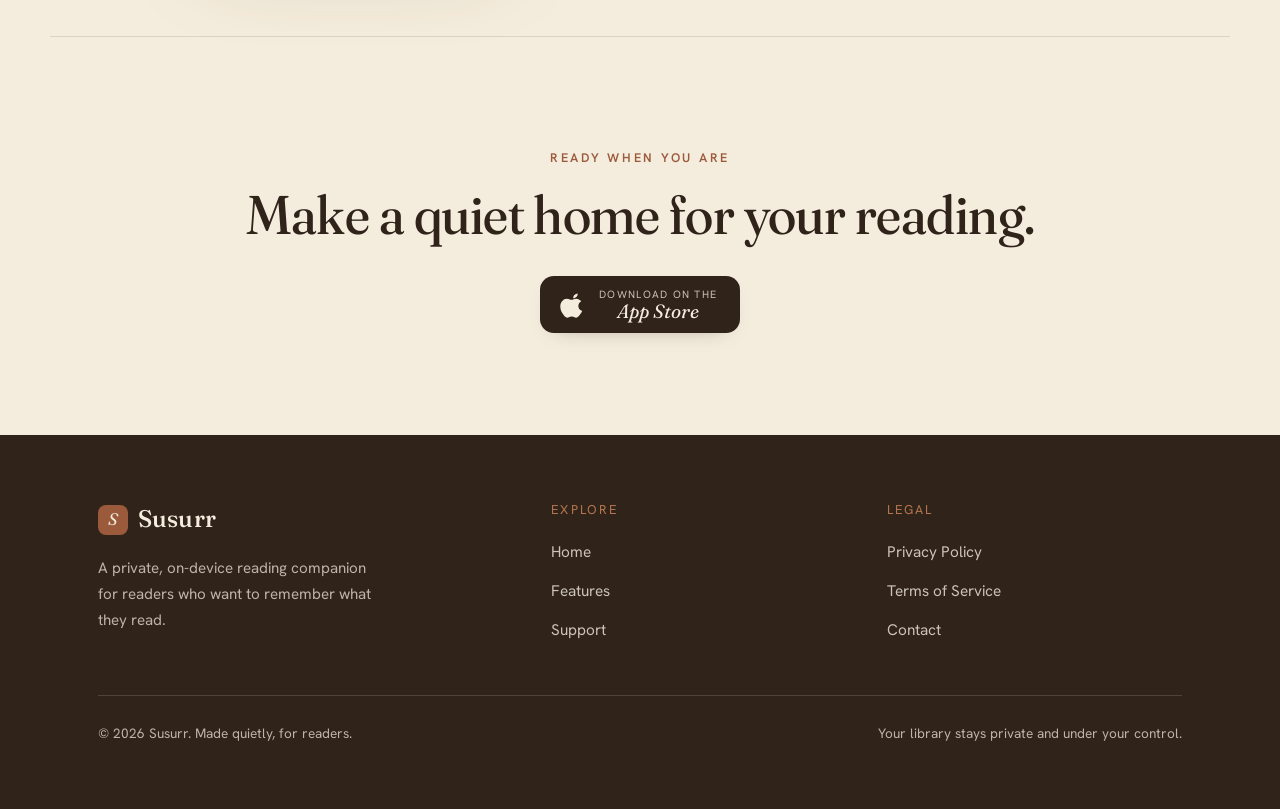
==== commit a7752672: "Update features.html" ====
--- a/features.html
+++ b/features.html
@@ -4,19 +4,19 @@
   <meta charset="UTF-8" />
   <meta name="viewport" content="width=device-width, initial-scale=1" />
   <title>Features — Susurr</title>
-  <meta name="description" content="Explore Susurr's features: library tracking, voice reflections, reading notes, AI recommendations, local backups, and a privacy-first design for your personal reading life." />
+  <meta name="description" content="Explore Susurr's features: a cozy home screen, library tracking, voice reflections, AI recommendations, local backups, and a privacy-first design for your personal reading life." />
   <link rel="canonical" href="https://susurrapp.com/features.html" />
   <meta name="theme-color" content="#2F231A" />
 
   <meta property="og:type" content="website" />
   <meta property="og:title" content="Features — Susurr" />
-  <meta property="og:description" content="Library tracking, voice reflections, notes, recommendations, and backups — all designed around a private reading experience." />
+  <meta property="og:description" content="A cozy reading companion with library tracking, susurrs, recommendations, backups, and privacy-first design." />
   <meta property="og:image" content="https://susurrapp.com/assets/og-image.png" />
   <meta property="og:url" content="https://susurrapp.com/features.html" />
   <meta name="twitter:card" content="summary_large_image" />
 
   <link rel="icon" href="favicon.ico" sizes="any" />
-  <link rel="icon" href="assets/susurr.logo.svg" type="image/svg+xml" />
+  <link rel="icon" href="assets/susurr_logo.svg" type="image/svg+xml" />
   <link rel="apple-touch-icon" href="apple-touch-icon.png" />
 
   <link rel="preconnect" href="https://fonts.googleapis.com" />
@@ -55,7 +55,7 @@
       <div class="container center">
         <p class="eyebrow rise rise-1">Every part of Susurr</p>
         <h1 class="display rise rise-2">Built for the way readers <em>actually read.</em></h1>
-        <p class="lead measure rise rise-3">Quiet tools that work together to hold your reading life — without turning it into another social feed.</p>
+        <p class="lead measure rise rise-3">Quiet tools that help you track your library, capture reflections, find your next read, and keep your reading life under your control.</p>
       </div>
     </section>
 
@@ -65,16 +65,33 @@
     <section class="section">
       <div class="container">
 
-        <!-- 1. Library -->
-        <article class="feature-row">
-          <div class="feature-text">
-            <span class="num">01 — Your shelves</span>
+        <!-- 1. Home -->
+        <article class="feature-row">
+          <div class="feature-text">
+            <span class="num">01 — A quiet moment</span>
+            <h2>Home & Quick Susurrate</h2>
+            <p>Susurr opens with the book you are currently reading and gives you a calm place to continue your reading habit. When a thought hits, tap <em>susurrate</em> and capture it before it fades.</p>
+            <ul>
+              <li><svg viewBox="0 0 24 24" fill="none" stroke="currentColor" stroke-width="2.2"><path d="M5 12l4 4L19 7"/></svg>See your current read at a glance</li>
+              <li><svg viewBox="0 0 24 24" fill="none" stroke="currentColor" stroke-width="2.2"><path d="M5 12l4 4L19 7"/></svg>Start a reflection from the home screen</li>
+              <li><svg viewBox="0 0 24 24" fill="none" stroke="currentColor" stroke-width="2.2"><path d="M5 12l4 4L19 7"/></svg>A calm, focused space for your reading life</li>
+            </ul>
+          </div>
+          <div class="feature-media">
+            <img src="assets/shot-home.png" width="400" height="820" alt="Susurr home screen with a featured book and susurrate button" loading="lazy" />
+          </div>
+        </article>
+
+        <!-- 2. Library -->
+        <article class="feature-row">
+          <div class="feature-text">
+            <span class="num">02 — Your shelves</span>
             <h2>Library Tracking</h2>
-            <p>Keep a record of the books you own and the books you've read. Mark what's in progress, what's finished, and what's waiting for the right evening.</p>
-            <ul>
-              <li><svg viewBox="0 0 24 24" fill="none" stroke="currentColor" stroke-width="2.2"><path d="M5 12l4 4L19 7"/></svg>Add books by title, author, and cover</li>
-              <li><svg viewBox="0 0 24 24" fill="none" stroke="currentColor" stroke-width="2.2"><path d="M5 12l4 4L19 7"/></svg>Create custom shelves for moods, genres, or seasons</li>
-              <li><svg viewBox="0 0 24 24" fill="none" stroke="currentColor" stroke-width="2.2"><path d="M5 12l4 4L19 7"/></svg>Track reading progress page by page</li>
+            <p>Keep a record of the books you own, the books you are reading, and the books waiting for the right evening. Organize your library by status, shelves, progress, and personal taste.</p>
+            <ul>
+              <li><svg viewBox="0 0 24 24" fill="none" stroke="currentColor" stroke-width="2.2"><path d="M5 12l4 4L19 7"/></svg>Track books by reading status</li>
+              <li><svg viewBox="0 0 24 24" fill="none" stroke="currentColor" stroke-width="2.2"><path d="M5 12l4 4L19 7"/></svg>Create shelves for moods, genres, or collections</li>
+              <li><svg viewBox="0 0 24 24" fill="none" stroke="currentColor" stroke-width="2.2"><path d="M5 12l4 4L19 7"/></svg>Follow your progress page by page</li>
             </ul>
           </div>
           <div class="feature-media">
@@ -82,71 +99,54 @@
           </div>
         </article>
 
-        <!-- 2. Voice -->
-        <article class="feature-row">
-          <div class="feature-text">
-            <span class="num">02 — In your own voice</span>
+        <!-- 3. Voice Reflections -->
+        <article class="feature-row">
+          <div class="feature-text">
+            <span class="num">03 — In your own voice</span>
             <h2>Voice Reflections</h2>
-            <p>Some thoughts are easier spoken than written. Record a reflection the moment you finish a chapter — a reaction, a memory, or a line that stayed with you.</p>
-            <ul>
-              <li><svg viewBox="0 0 24 24" fill="none" stroke="currentColor" stroke-width="2.2"><path d="M5 12l4 4L19 7"/></svg>One-tap recording for reading reflections</li>
-              <li><svg viewBox="0 0 24 24" fill="none" stroke="currentColor" stroke-width="2.2"><path d="M5 12l4 4L19 7"/></svg>Attach reflections to your books</li>
-              <li><svg viewBox="0 0 24 24" fill="none" stroke="currentColor" stroke-width="2.2"><path d="M5 12l4 4L19 7"/></svg>Revisit your thoughts as your reading evolves</li>
-            </ul>
-          </div>
-          <div class="feature-media">
-            <img src="assets/shot-voice.png" width="400" height="820" alt="Susurr voice reflection screen" loading="lazy" />
-          </div>
-        </article>
-
-        <!-- 3. Notes -->
-        <article class="feature-row">
-          <div class="feature-text">
-            <span class="num">03 — On the page</span>
-            <h2>Reading Notes</h2>
-            <p>Capture passages worth keeping and ideas worth chasing. Each note helps you remember what a book made you think and feel.</p>
-            <ul>
-              <li><svg viewBox="0 0 24 24" fill="none" stroke="currentColor" stroke-width="2.2"><path d="M5 12l4 4L19 7"/></svg>Write notes connected to a book</li>
-              <li><svg viewBox="0 0 24 24" fill="none" stroke="currentColor" stroke-width="2.2"><path d="M5 12l4 4L19 7"/></svg>Save quotes, questions, and reflections</li>
-              <li><svg viewBox="0 0 24 24" fill="none" stroke="currentColor" stroke-width="2.2"><path d="M5 12l4 4L19 7"/></svg>Build a personal journal of what you've read</li>
-            </ul>
-          </div>
-          <div class="feature-media">
-            <img src="assets/shot-book-detail.png" width="400" height="820" alt="Susurr book detail screen with reading notes and reflections" loading="lazy" />
-          </div>
-        </article>
-
-        <!-- 4. AI -->
+            <p>Some thoughts are easier spoken than written. Record a susurr or write a note tied to the book you are reading. Whether spoken or written, your reflections stay connected to the moment you had them.</p>
+            <ul>
+              <li><svg viewBox="0 0 24 24" fill="none" stroke="currentColor" stroke-width="2.2"><path d="M5 12l4 4L19 7"/></svg>Record voice reflections while reading</li>
+              <li><svg viewBox="0 0 24 24" fill="none" stroke="currentColor" stroke-width="2.2"><path d="M5 12l4 4L19 7"/></svg>Add written notes when you prefer typing</li>
+              <li><svg viewBox="0 0 24 24" fill="none" stroke="currentColor" stroke-width="2.2"><path d="M5 12l4 4L19 7"/></svg>Attach reflections to books, pages, and ratings</li>
+            </ul>
+          </div>
+          <div class="feature-media">
+            <img src="assets/shot-voice.png" width="400" height="820" alt="Susurr voice reflection screen with voice and notes options" loading="lazy" />
+          </div>
+        </article>
+
+        <!-- 4. AI Recommendations -->
         <article class="feature-row">
           <div class="feature-text">
             <span class="num">04 — Your next read</span>
             <h2>AI Recommendations</h2>
-            <p>When you're ready for something new, Susurr can offer suggestions inspired by your own shelves and reading history — thoughtful, not noisy.</p>
-            <ul>
-              <li><svg viewBox="0 0 24 24" fill="none" stroke="currentColor" stroke-width="2.2"><path d="M5 12l4 4L19 7"/></svg>Optional recommendations based on your library</li>
-              <li><svg viewBox="0 0 24 24" fill="none" stroke="currentColor" stroke-width="2.2"><path d="M5 12l4 4L19 7"/></svg>A short list, not an endless feed</li>
-              <li><svg viewBox="0 0 24 24" fill="none" stroke="currentColor" stroke-width="2.2"><path d="M5 12l4 4L19 7"/></svg>Designed to support your taste, not replace it</li>
-            </ul>
-          </div>
-          <div class="feature-media">
-            <img src="assets/shot-ai.png" width="400" height="820" alt="Susurr AI recommendations screen with suggested books" loading="lazy" />
-          </div>
-        </article>
-
-        <!-- 5. Backups -->
+            <p>When you are not sure what to read next, Susurr can help you search by feeling. Describe your mood, vibe, or craving, and get book recommendations that match the kind of reading moment you want.</p>
+            <ul>
+              <li><svg viewBox="0 0 24 24" fill="none" stroke="currentColor" stroke-width="2.2"><path d="M5 12l4 4L19 7"/></svg>Search for books by mood or vibe</li>
+              <li><svg viewBox="0 0 24 24" fill="none" stroke="currentColor" stroke-width="2.2"><path d="M5 12l4 4L19 7"/></svg>Get thoughtful suggestions instead of endless scrolling</li>
+              <li><svg viewBox="0 0 24 24" fill="none" stroke="currentColor" stroke-width="2.2"><path d="M5 12l4 4L19 7"/></svg>Use optional AI recommendations when you want them</li>
+            </ul>
+          </div>
+          <div class="feature-media">
+            <img src="assets/shot-ai.png" width="400" height="820" alt="Susurr AI recommendations screen for finding books by mood" loading="lazy" />
+          </div>
+        </article>
+
+        <!-- 5. Local Backups -->
         <article class="feature-row">
           <div class="feature-text">
             <span class="num">05 — Yours to keep</span>
             <h2>Local Backups</h2>
-            <p>Export your reading life to a file you control. Keep a copy wherever you trust, and bring your library back when you need to move or restore your data.</p>
-            <ul>
-              <li><svg viewBox="0 0 24 24" fill="none" stroke="currentColor" stroke-width="2.2"><path d="M5 12l4 4L19 7"/></svg>Export your library and reading data</li>
-              <li><svg viewBox="0 0 24 24" fill="none" stroke="currentColor" stroke-width="2.2"><path d="M5 12l4 4L19 7"/></svg>Import to restore or move to another device</li>
-              <li><svg viewBox="0 0 24 24" fill="none" stroke="currentColor" stroke-width="2.2"><path d="M5 12l4 4L19 7"/></svg>Your backup file stays in your hands</li>
-            </ul>
-          </div>
-          <div class="feature-media">
-            <img src="assets/shot-shelves.png" width="400" height="820" alt="Susurr shelves screen showing organized reading collections" loading="lazy" />
+            <p>Export your library as a ZIP backup with books, susurrs, audio, shelves, and covers. Import it later to restore your reading life on another device.</p>
+            <ul>
+              <li><svg viewBox="0 0 24 24" fill="none" stroke="currentColor" stroke-width="2.2"><path d="M5 12l4 4L19 7"/></svg>Export your library, susurrs, and audio</li>
+              <li><svg viewBox="0 0 24 24" fill="none" stroke="currentColor" stroke-width="2.2"><path d="M5 12l4 4L19 7"/></svg>Import a backup to restore your data</li>
+              <li><svg viewBox="0 0 24 24" fill="none" stroke="currentColor" stroke-width="2.2"><path d="M5 12l4 4L19 7"/></svg>Repair your library if whispers appear missing or miscategorized</li>
+            </ul>
+          </div>
+          <div class="feature-media">
+            <img src="assets/shot-backup.png" width="400" height="820" alt="Susurr settings screen showing export, import, and repair library options" loading="lazy" />
           </div>
         </article>
 
@@ -157,13 +157,13 @@
             <h2>Privacy First Design</h2>
             <p>Susurr is designed around a private reading experience. There are no public profiles, no social feed, and no pressure to turn your reading into content for anyone else.</p>
             <ul>
-              <li><svg viewBox="0 0 24 24" fill="none" stroke="currentColor" stroke-width="2.2"><path d="M5 12l4 4L19 7"/></svg>No accounts or social profiles</li>
+              <li><svg viewBox="0 0 24 24" fill="none" stroke="currentColor" stroke-width="2.2"><path d="M5 12l4 4L19 7"/></svg>No public profiles or social feeds</li>
               <li><svg viewBox="0 0 24 24" fill="none" stroke="currentColor" stroke-width="2.2"><path d="M5 12l4 4L19 7"/></svg>Your personal library stays under your control</li>
               <li><svg viewBox="0 0 24 24" fill="none" stroke="currentColor" stroke-width="2.2"><path d="M5 12l4 4L19 7"/></svg>Optional connected features are clearly separate</li>
             </ul>
           </div>
           <div class="feature-media">
-            <img src="assets/shot-recommendations.png" width="400" height="820" alt="Susurr recommendations and reading suggestions screen" loading="lazy" />
+            <img src="assets/shot-recommendations.png" width="400" height="820" alt="Susurr recommendations screen showing private book suggestions" loading="lazy" />
           </div>
         </article>
 
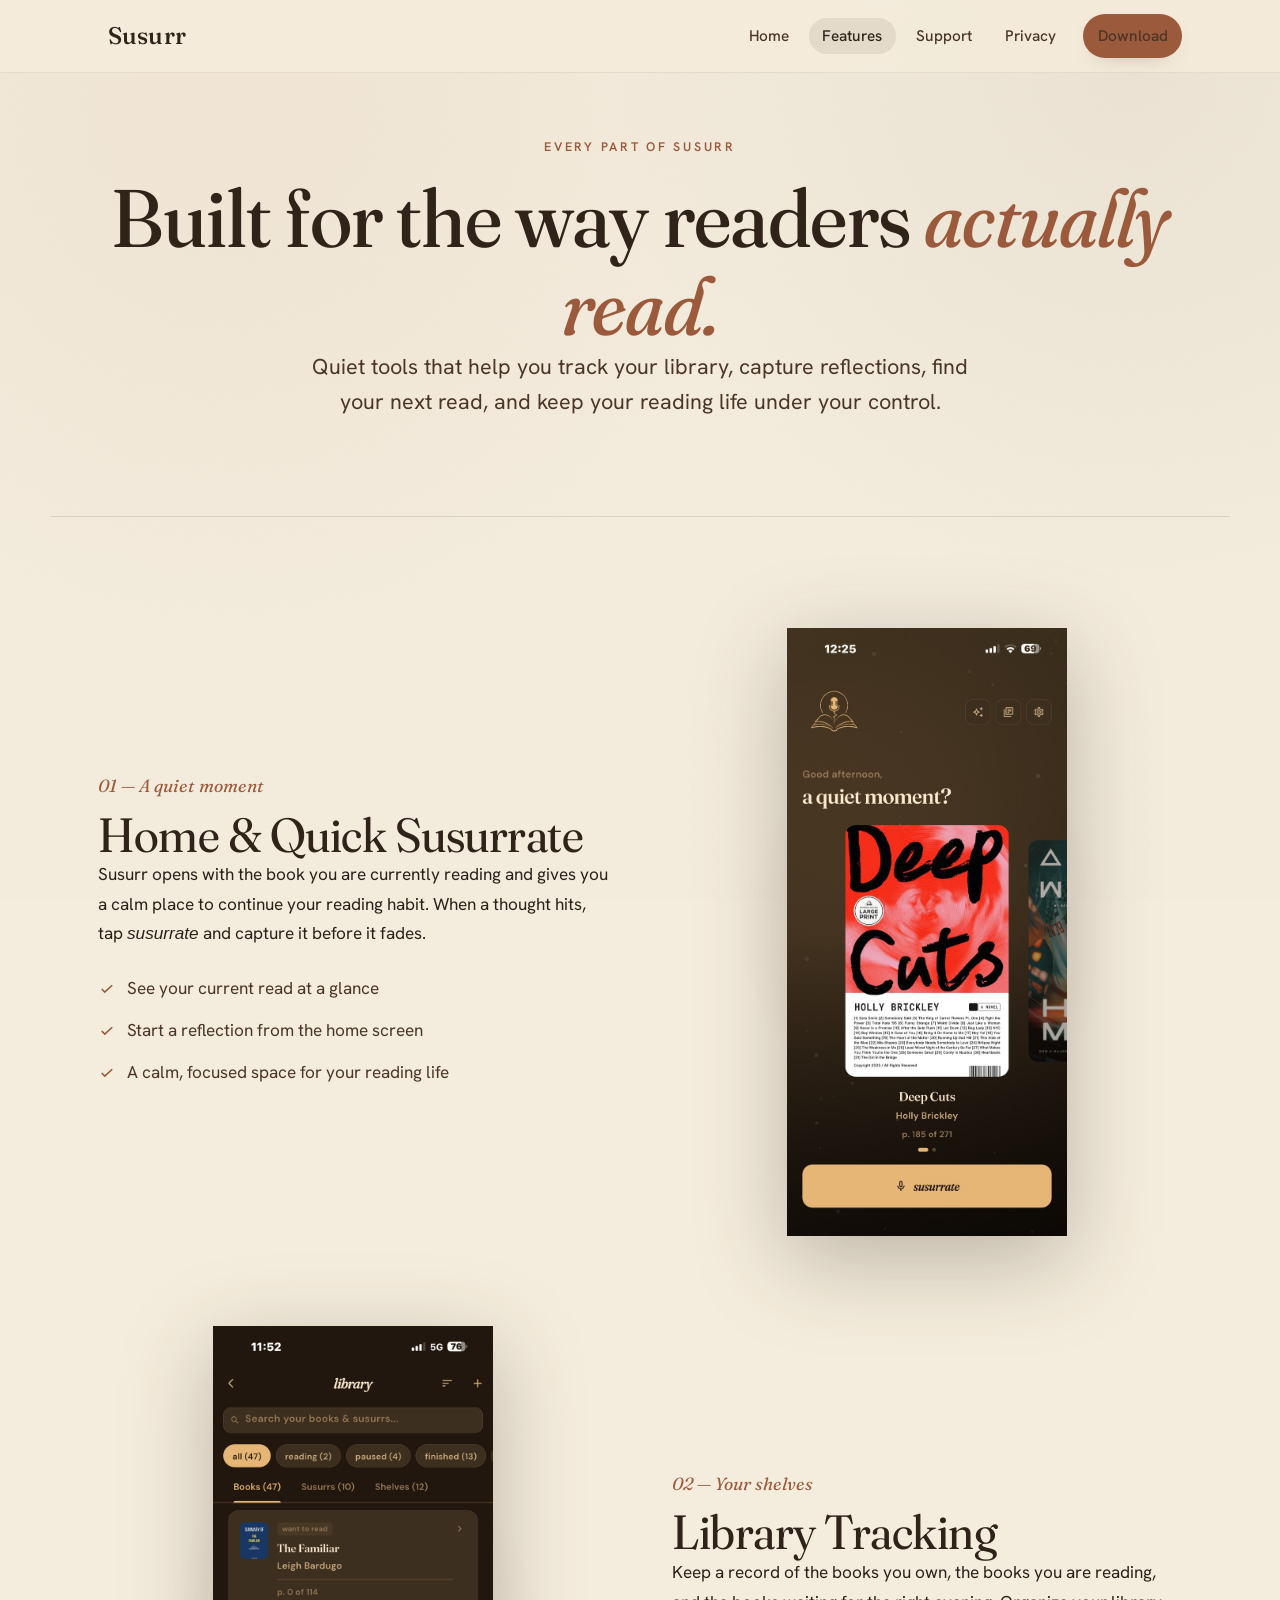
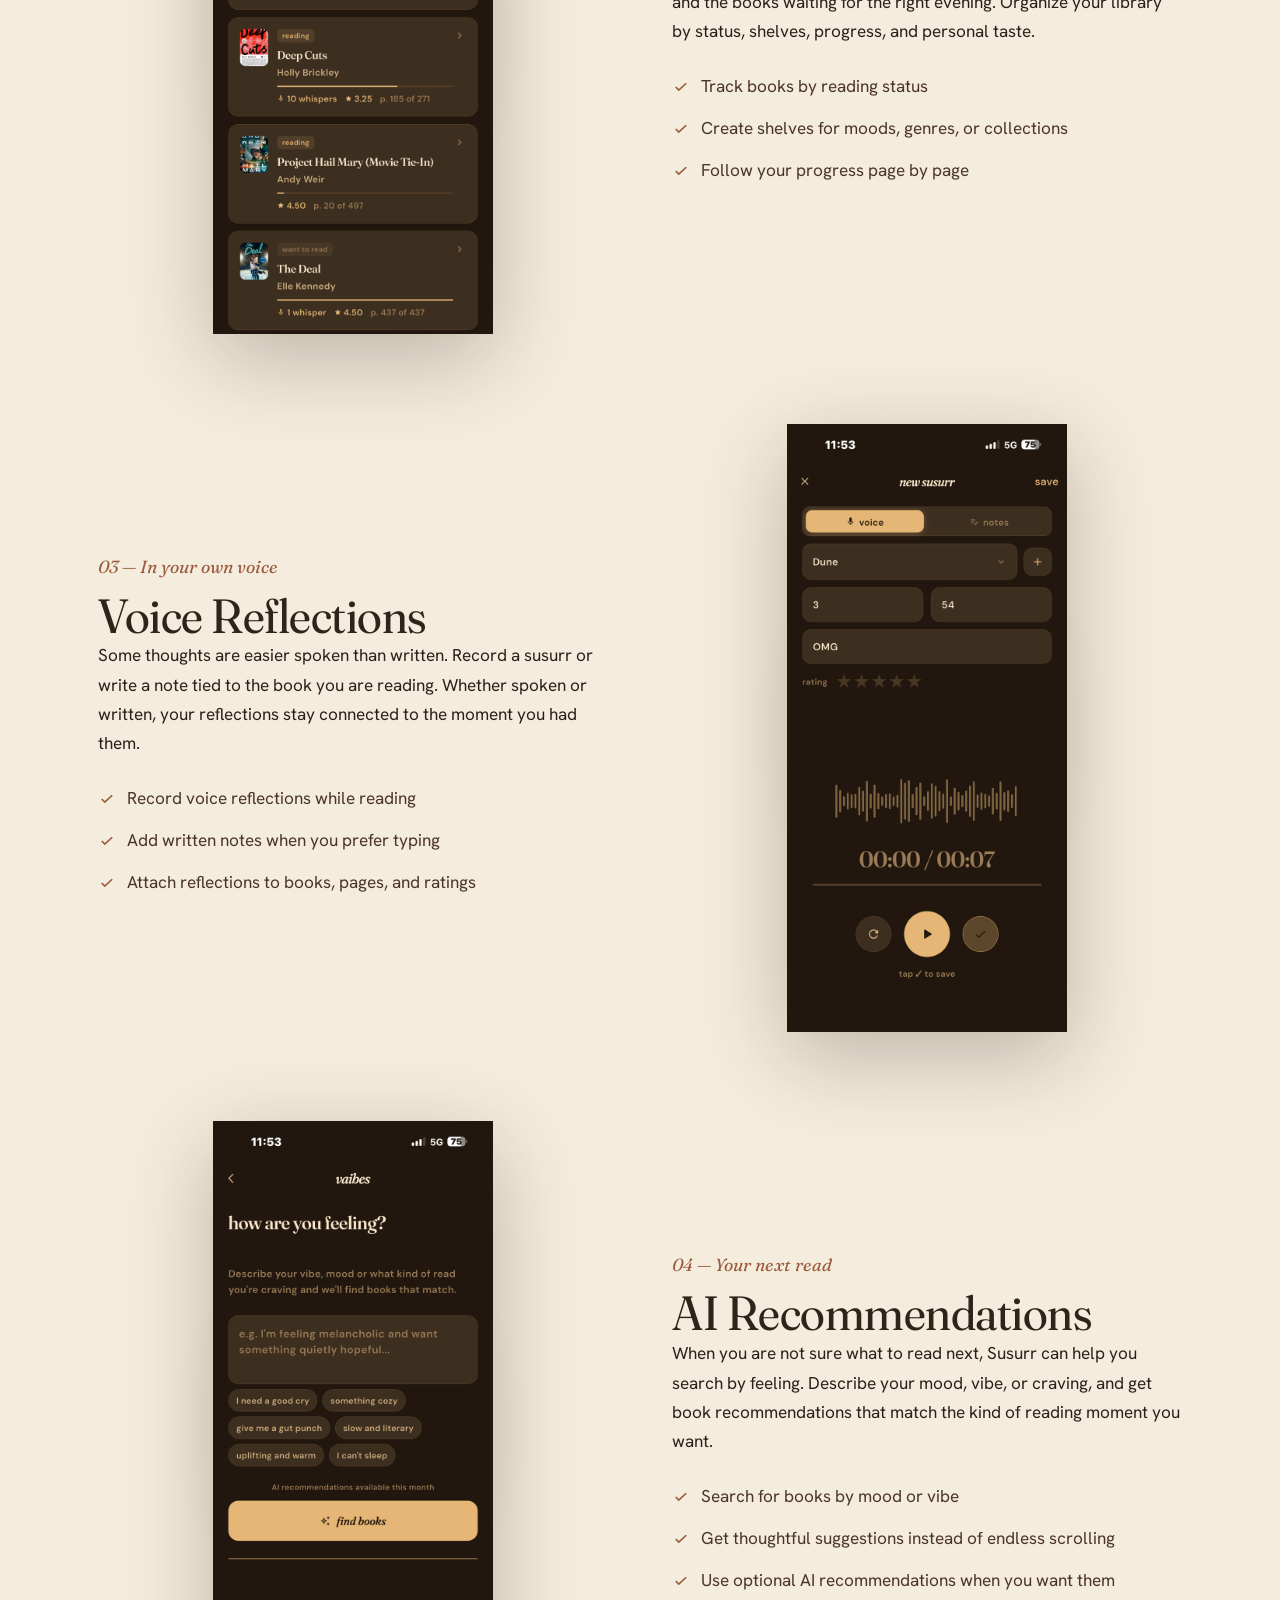
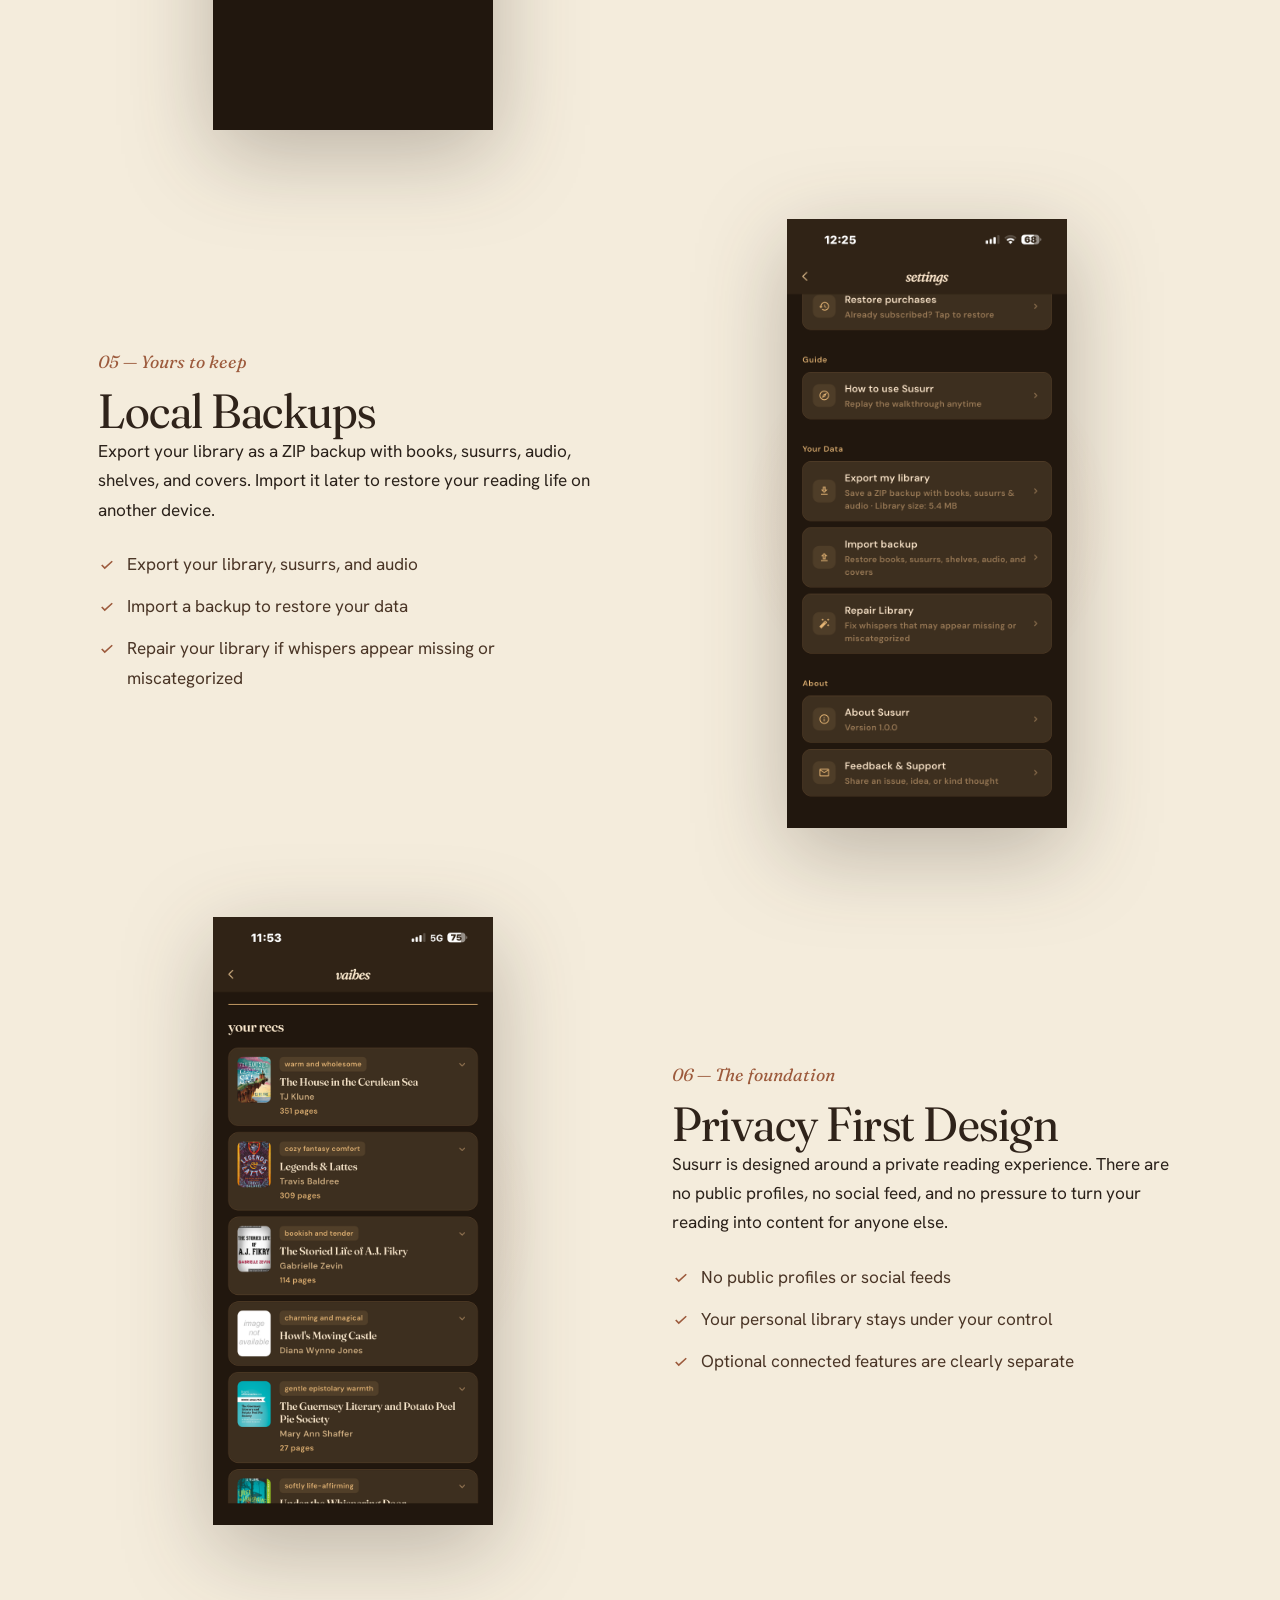
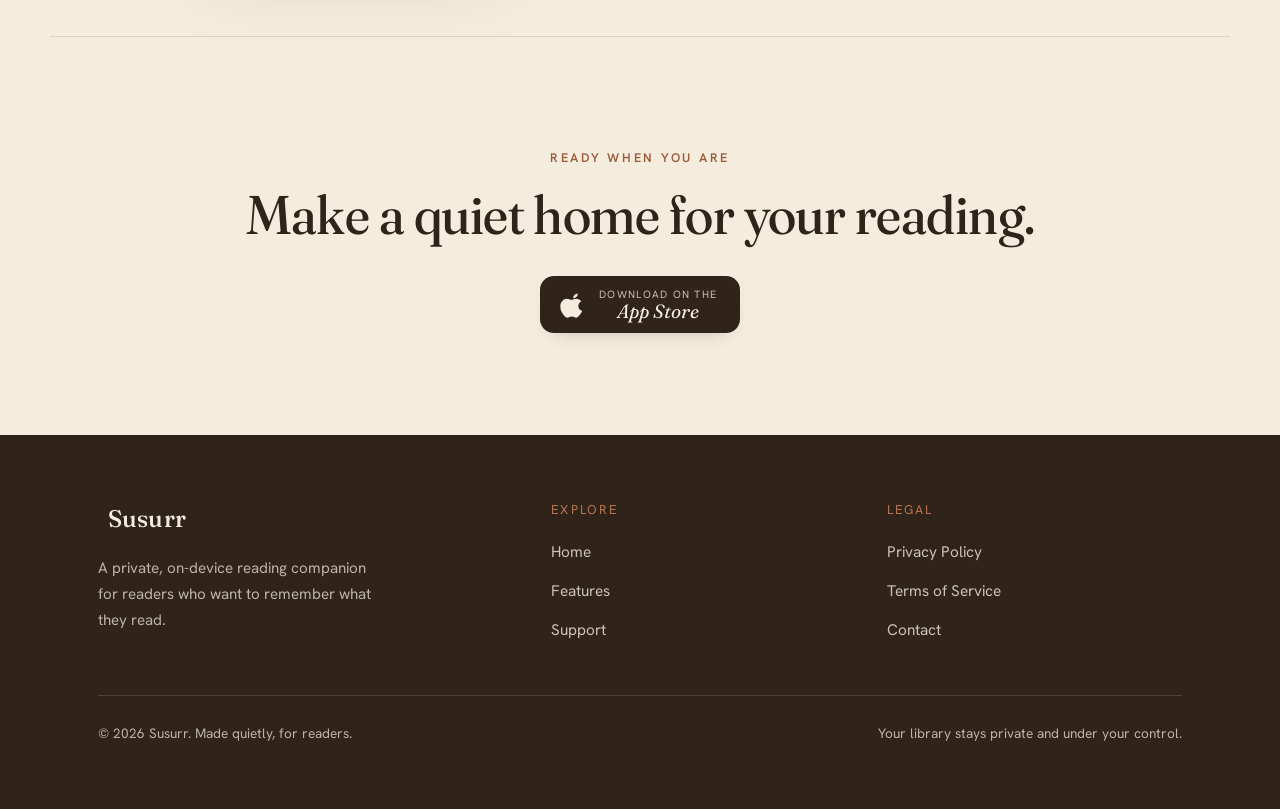
==== commit 554e6aee: "Update features.html" ====
--- a/features.html
+++ b/features.html
@@ -31,7 +31,9 @@
     <div class="container">
       <nav class="nav" aria-label="Primary">
         <a class="brand" href="index.html" aria-label="Susurr home">
-          <span class="mark" aria-hidden="true">S</span><b>Susurr</b>
+  <img class="brand-logo" src="assets/susurr.logo.svg" alt="" aria-hidden="true" />
+  <b>Susurr</b>
+</a>
         </a>
 
         <button class="nav-toggle" aria-label="Toggle menu" aria-expanded="false" aria-controls="nav-menu">
@@ -191,7 +193,10 @@
     <div class="container">
       <div class="footer-grid">
         <div>
-          <a class="brand" href="index.html"><span class="mark" aria-hidden="true">S</span><b>Susurr</b></a>
+          <a class="brand" href="index.html" aria-label="Susurr home">
+  <img class="brand-logo" src="assets/susurr.logo.svg" alt="" aria-hidden="true" />
+  <b>Susurr</b>
+</a>
           <p class="footer-tag">A private, on-device reading companion for readers who want to remember what they read.</p>
         </div>
 
